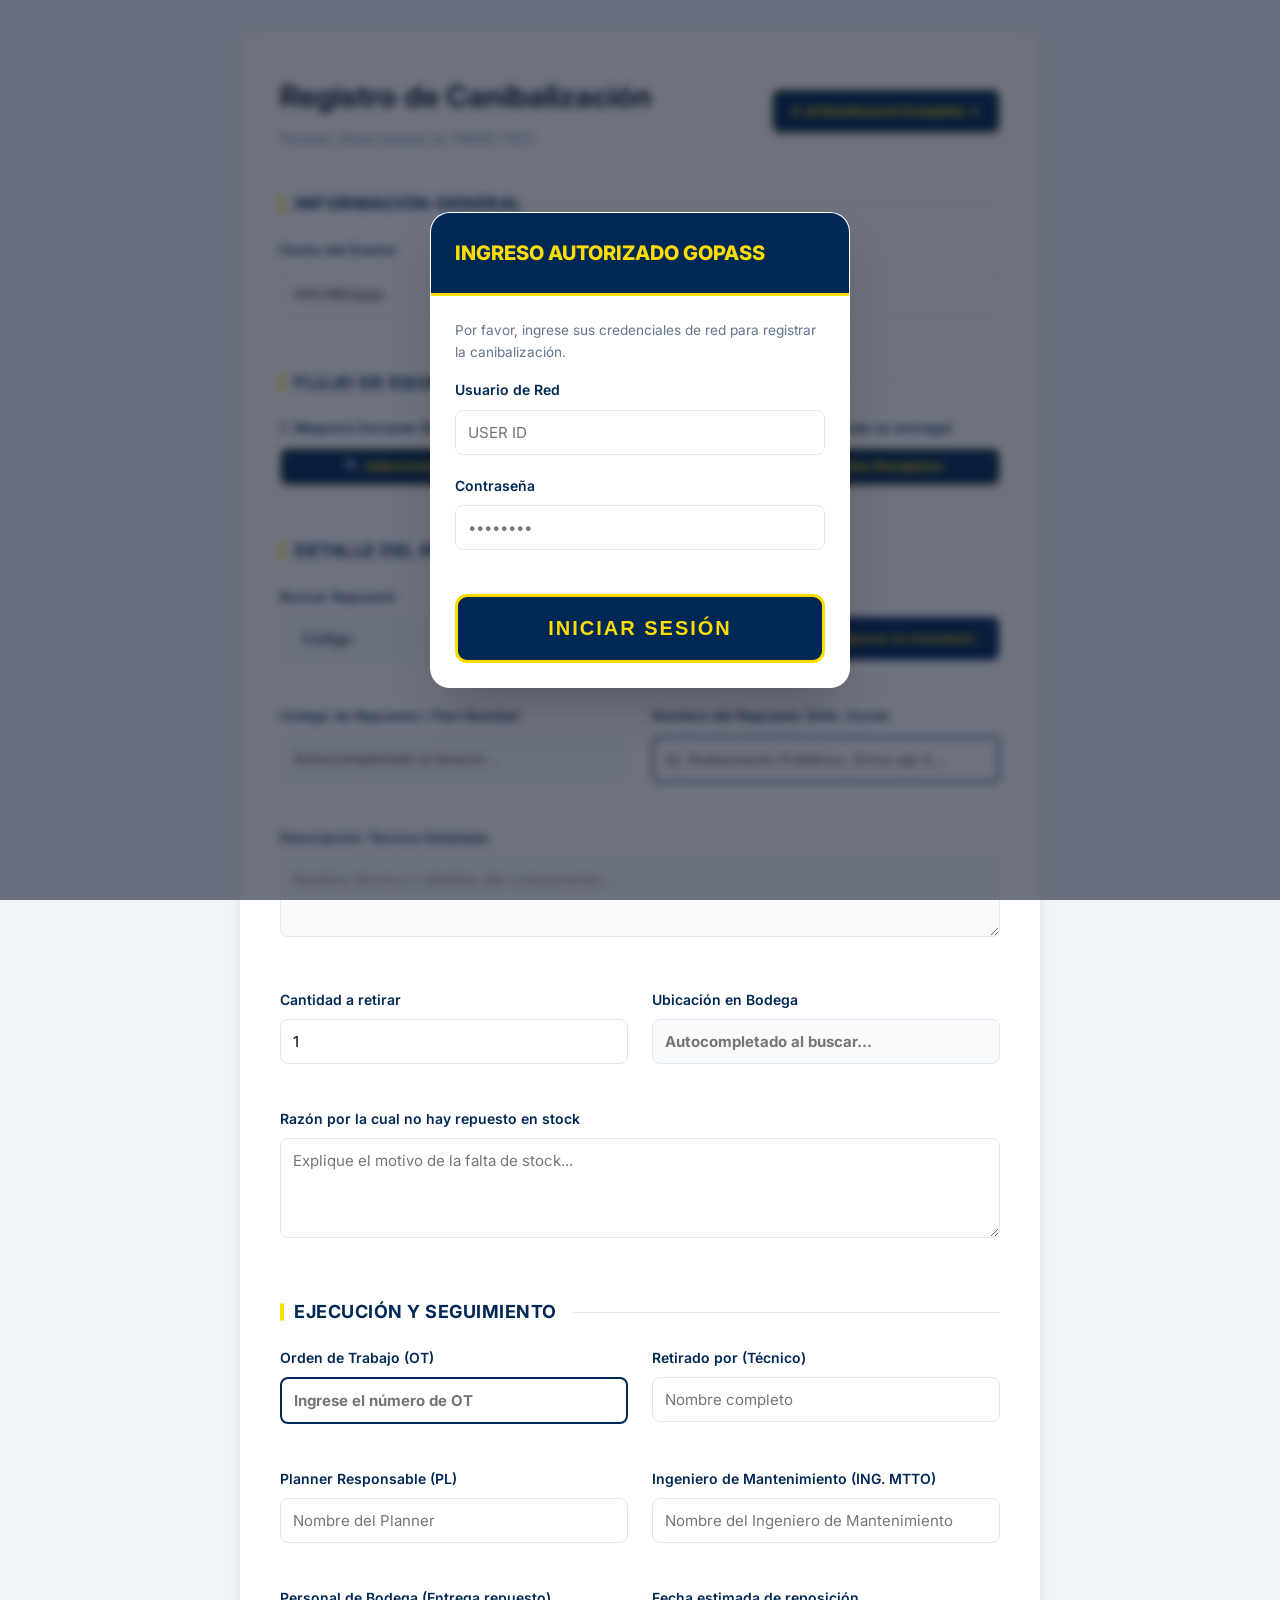
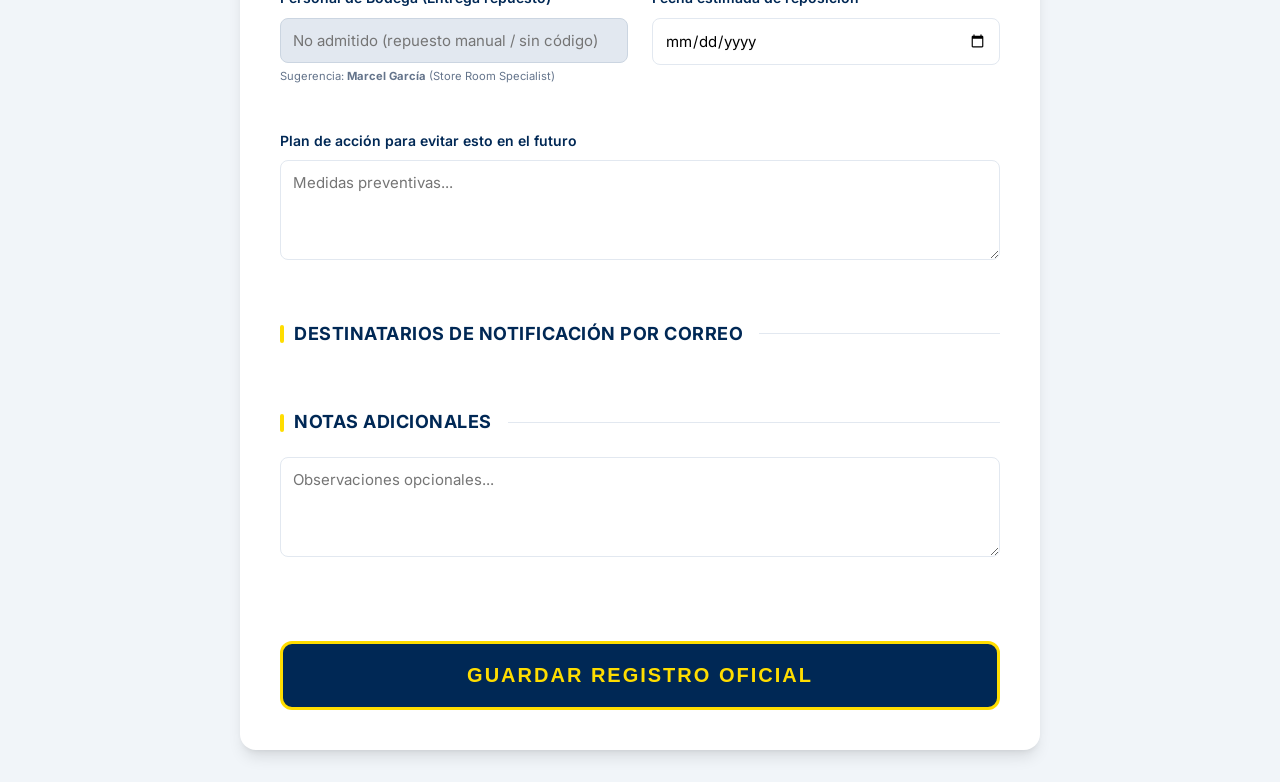
==== index.html @ e253ce90 "Ajustes y correcciones: validacion de fechas, autocompletado y exclusion de bodega" ====
<!DOCTYPE html>
<html lang="es">

<head>
    <meta charset="UTF-8">
    <title>Canibalización de Repuestos | Registro Oficial</title>
    <meta name="viewport" content="width=device-width, initial-scale=1.0">
    <link rel="stylesheet" href="styles.css">
</head>

<body>

    <div class="container">

        <header>
            <div class="header-brand">
                <div>
                    <h1>Registro de Canibalización</h1>
                    <p class="subtitle">Formato oficial basado en PMAN-7503</p>
                </div>
            </div>
            <div style="display: flex; align-items: center; gap: 1rem;">
                <div id="sessionIndicator" style="display: none; align-items: center; gap: 0.5rem;">
                    <span id="sessionUserName" style="font-weight: 700; color: var(--primary-color);"></span>
                    <button type="button" onclick="cerrarSesion()"
                        style="background: none; border: none; color: var(--primary-color); cursor: pointer; text-decoration: underline; font-size: 0.8rem; padding: 0;">(Salir)</button>
                </div>
                <a href="history.html" class="btn-dashboard">Ir al Dashboard Completo ↗</a>
            </div>
        </header>

        <form id="canibalizacionForm">

            <fieldset>
                <legend>Información General</legend>
                <div class="grid">
                    <div class="form-group">
                        <label>Fecha del Evento</label>
                        <input type="date" name="fecha" required>
                    </div>
                    <div class="form-group">
                        <label>Fecha de Registro (Hoy)</label>
                        <input type="date" name="fecha_registro" id="fecha_registro" readonly>
                    </div>
                </div>
            </fieldset>

            <fieldset>
                <legend>Flujo de Equipos (Canibalización)</legend>

                <div class="grid">
                    <!-- Máquina Donante -->
                    <div class="form-group">
                        <label>1. Máquina Donante (De donde se retira)</label>
                        <button type="button" id="btnAbrirArbolDonante" class="btn-dashboard"
                            style="width: 100%; justify-content: center; gap: 0.5rem;">
                            🔍 Seleccionar Máquina Donante
                        </button>
                        <div id="containerDonante" class="stock-indicator success"
                            style="display: none; margin-top: 0.5rem; font-size: 0.8rem;">
                            <strong>Origen:</strong> <span id="pathDonante"></span>
                        </div>
                        <input type="hidden" name="maquina_donante" id="valDonante" required>
                    </div>

                    <!-- Máquina Receptora -->
                    <div class="form-group">
                        <label>2. Máquina Receptora (A donde se entrega)</label>
                        <button type="button" id="btnAbrirArbolReceptora" class="btn-dashboard"
                            style="width: 100%; justify-content: center; gap: 0.5rem;">
                            🔍 Seleccionar Máquina Receptora
                        </button>
                        <div id="containerReceptora" class="stock-indicator success"
                            style="display: none; margin-top: 0.5rem; font-size: 0.8rem;">
                            <strong>Destino:</strong> <span id="pathReceptora"></span>
                        </div>
                        <input type="hidden" name="maquina_receptora" id="valReceptora" required>
                    </div>
                </div>
            </fieldset>

            <fieldset>
                <legend>Detalle del Repuesto</legend>
                <div class="grid">
                    <!-- Buscador Unificado -->
                    <div class="form-group full-width">
                        <label>Buscar Repuesto</label>
                        <div class="unified-search-container">
                            <select id="tipoBusqueda" class="search-select">
                                <option value="codigo">Código</option>
                                <option value="descripcion">Part Number / Desc.</option>
                                <option value="sin_codigo">Repuesto sin código</option>
                            </select>
                            <input type="text" id="inputBusqueda" placeholder="Ingrese el valor a buscar...">
                            <button type="button" id="btnBuscar" class="btn-primary-search">Buscar en
                                Inventario</button>
                            <button type="button" id="btnVolverABuscar" class="btn-dashboard"
                                style="display: none; background: #94a3b8; padding: 0.5rem 1rem;">↩ Volver a
                                Buscar</button>
                        </div>
                    </div>

                    <!-- Estado de la búsqueda -->
                    <div class="form-group full-width" id="stockStatusContainer" style="display: none;">
                        <div id="stockStatus" class="stock-indicator"></div>
                    </div>

                    <!-- Resultados Finales (Código visible y editable en modo manual) -->
                    <div class="form-group">
                        <label>Código de Repuesto / Part Number</label>
                        <input type="text" name="repuesto_codigo" id="repuesto_codigo" readonly
                            placeholder="Autocompletado al buscar..."
                            style="background-color: #f8fafc; cursor: not-allowed; font-weight: 700;">
                    </div>
                    <div class="form-group">
                        <label>Nombre del Repuesto (Info. Corta)</label>
                        <input type="text" name="repuesto_nombre" id="repuesto_nombre" required
                            placeholder="Ej: Rodamiento Pulldrive, Drive eje X..."
                            style="border: 2px solid var(--primary-color); font-weight: 700;">
                    </div>
                    <div class="form-group full-width">
                        <label>Descripción Técnica Detallada</label>
                        <textarea name="repuesto_descripcion" id="repuesto_descripcion" required readonly
                            placeholder="Nombre técnico y detalles del componente..."
                            style="min-height: 80px; background-color: #f8fafc; cursor: not-allowed;"></textarea>
                    </div>
                    <div class="form-group">
                        <label>Cantidad a retirar</label>
                        <input type="number" name="cantidad" min="1" value="1" required>
                    </div>
                    <div class="form-group">
                        <label>Ubicación en Bodega</label>
                        <input type="text" name="codigo_bodega" id="codigo_bodega" readonly
                            placeholder="Autocompletado al buscar..."
                            style="background-color: #f8fafc; cursor: not-allowed; font-weight: 700;">
                    </div>
                    <div class="form-group full-width">
                        <label>Razón por la cual no hay repuesto en stock</label>
                        <textarea name="razon" placeholder="Explique el motivo de la falta de stock..."
                            required></textarea>
                    </div>
                </div>
            </fieldset>

            <fieldset>
                <legend>Ejecución y Seguimiento</legend>
                <div class="grid">
                    <div class="form-group">
                        <label>Orden de Trabajo (OT)</label>
                        <input type="text" name="orden_trabajo" id="orden_trabajo" placeholder="Ingrese el número de OT"
                            required style="border: 2px solid var(--primary-color); font-weight: 700;">
                    </div>
                    <div class="form-group">
                        <label>Retirado por (Técnico)</label>
                        <div class="autocomplete-container">
                            <input type="text" name="retirado_por" id="retirado_por" placeholder="Nombre completo"
                                required autocomplete="off">
                            <div id="results_retirado" class="autocomplete-results"></div>
                        </div>
                        <div id="email_tecnico_container"
                            style="display:none; margin-top:0.5rem; font-size:0.75rem; color:var(--primary-color);">
                            <i class="bi bi-envelope"></i> <span id="val_correo_tecnico">-</span>
                            <input type="hidden" name="correo_tecnico" id="correo_tecnico">
                            <input type="hidden" name="cargo_tecnico" id="cargo_tecnico">
                        </div>
                    </div>
                    <div class="form-group">
                        <label>Planner Responsable (PL)</label>
                        <div class="autocomplete-container">
                            <input type="text" name="responsable_reposicion" id="responsable_reposicion"
                                placeholder="Nombre del Planner" required autocomplete="off">
                            <div id="results_responsable" class="autocomplete-results"></div>
                        </div>
                        <div id="email_responsable_container"
                            style="display:none; margin-top:0.5rem; font-size:0.75rem; color:var(--primary-color);">
                            <i class="bi bi-envelope"></i> <span id="val_correo_responsable">-</span>
                            <input type="hidden" name="correo_responsable" id="correo_responsable">
                            <input type="hidden" name="cargo_responsable" id="cargo_responsable">
                        </div>
                    </div>
                    <div class="form-group">
                        <label>Ingeniero de Mantenimiento (ING. MTTO)</label>
                        <div class="autocomplete-container">
                            <input type="text" name="ing_mantenimiento" id="ing_mantenimiento"
                                placeholder="Nombre del Ingeniero de Mantenimiento" required autocomplete="off">
                            <div id="results_ing_mantenimiento" class="autocomplete-results"></div>
                        </div>
                        <div id="email_ing_mantenimiento_container"
                            style="display:none; margin-top:0.5rem; font-size:0.75rem; color:var(--primary-color);">
                            <i class="bi bi-envelope"></i> <span id="val_correo_ing_mantenimiento">-</span>
                            <input type="hidden" name="correo_ing_mantenimiento" id="correo_ing_mantenimiento">
                            <input type="hidden" name="cargo_ing_mantenimiento" id="cargo_ing_mantenimiento">
                        </div>
                    </div>
                    <div class="form-group">
                        <label>Personal de Bodega (Entrega repuesto)</label>
                        <div class="autocomplete-container">
                            <input type="text" name="personal_bodega" id="personal_bodega"
                                placeholder="Marcel García (Store Room Specialist)" autocomplete="off">
                            <div id="results_bodega" class="autocomplete-results"></div>
                        </div>
                        <div style="font-size: 0.7rem; color: var(--text-muted); margin-top: 0.3rem;">
                            Sugerencia: <b>Marcel García</b> (Store Room Specialist)
                        </div>
                    </div>
                    <div class="form-group">
                        <label>Fecha estimada de reposición</label>
                        <input type="date" name="tiempo_reposicion" required>
                    </div>
                    <div class="form-group full-width">
                        <label>Plan de acción para evitar esto en el futuro</label>
                        <textarea name="plan_accion" placeholder="Medidas preventivas..." required></textarea>
                    </div>
                </div>
            </fieldset>

            <fieldset>
                <legend>Destinatarios de Notificación por Correo</legend>
                <div class="destinatarios-grid" id="destinatarios_checklist_container">
                    <!-- Rellenado dinámicamente por JavaScript -->
                </div>
            </fieldset>

            <fieldset>
                <legend>Notas Adicionales</legend>
                <div class="form-group">
                    <textarea name="comentarios" placeholder="Observaciones opcionales..."></textarea>
                </div>
            </fieldset>

            <input type="hidden" name="usuario_registro" id="usuario_registro" value="ac42027">

            <button type="submit">Guardar Registro Oficial</button>

        </form>



    </div>

    <!-- Modal para el Árbol de Equipos -->
    <div id="modalArbol" class="modal">
        <div class="modal-content">
            <div class="modal-header">
                <h2 id="modalArbolTitulo" style="margin:0; font-size:1.25rem;">Explorador Visual de Equipos</h2>
                <button type="button" id="btnCerrarArbol" class="btn-close">&times;</button>
            </div>
            <div class="modal-search"
                style="padding: 1rem 1.5rem; border-bottom: 1px solid var(--border-color); background: #f8fafc;">
                <div style="position: relative; width: 100%;">
                    <input type="text" id="inputBuscarArbol"
                        placeholder="🔍 Buscar equipo por nombre, tag o ubicación..."
                        style="width: 100%; padding: 0.75rem 1rem; border-radius: 0.5rem; border: 1px solid var(--border-color); font-size: 0.9rem;"
                        autocomplete="off">
                    <div id="resultadosBusquedaArbol" class="autocomplete-results"
                        style="display: none; position: absolute; top: 100%; left: 0; right: 0; max-height: 250px; overflow-y: auto; background: white; border: 1px solid var(--border-color); border-radius: 0.5rem; z-index: 2100; box-shadow: var(--shadow-lg);">
                    </div>
                </div>
            </div>
            <div class="modal-body">
                <div id="treeRootModal">Cargando árbol...</div>
            </div>
            <div class="modal-footer">
                <p>Navegue y haga clic en <strong>[Seleccionar]</strong> para usar el equipo en el registro.</p>
            </div>
        </div>
    </div>

    <!-- Modal para Resultados de Búsqueda de Repuestos -->
    <div id="modalRepuestos" class="modal">
        <div class="modal-content" style="max-width: 900px;">
            <div class="modal-header">
                <h2 style="margin:0; font-size:1.25rem;">Resultados de Búsqueda</h2>
                <button type="button" id="btnCerrarRepuestos" class="btn-close">&times;</button>
            </div>
            <div class="modal-body" style="padding: 0;">
                <table class="integrated-table" style="margin:0;">
                    <thead>
                        <tr>
                            <th>Código</th>
                            <th>Descripción</th>
                            <th>Stock Total</th>
                            <th>Acción</th>
                        </tr>
                    </thead>
                    <tbody id="listaRepuestosBody">
                        <!-- Los resultados se cargarán aquí -->
                    </tbody>
                </table>
            </div>
        </div>
    </div>

    <!-- Modal de Login -->
    <div id="modalLogin" class="modal" style="display: none;">
        <div class="modal-content" style="max-width: 420px; height: auto; margin: 10% auto;">
            <div class="modal-header">
                <h2>Ingreso Autorizado GOPASS</h2>
            </div>
            <div class="modal-body">
                <p style="font-size: 0.85rem; color: var(--text-muted); margin-bottom: 1rem;">
                    Por favor, ingrese sus credenciales de red para registrar la canibalización.
                </p>
                <form id="formLogin" onsubmit="procesarLogin(event)">
                    <div class="form-group" style="margin-bottom: 1.25rem;">
                        <label
                            style="display: block; font-size: 0.875rem; font-weight: 600; margin-bottom: 0.5rem; color: var(--primary-color);">Usuario
                            de Red</label>
                        <input type="text" id="loginUsuario" class="form-control" placeholder="USER ID" required>
                    </div>
                    <div class="form-group" style="margin-bottom: 1.25rem;">
                        <label
                            style="display: block; font-size: 0.875rem; font-weight: 600; margin-bottom: 0.5rem; color: var(--primary-color);">Contraseña</label>
                        <input type="password" id="loginContrasena" class="form-control" placeholder="••••••••"
                            required>
                    </div>
                    <button type="submit" class="btn-submit">Iniciar Sesión</button>
                    <div id="loginError" class="error-msg">Usuario o contraseña incorrectos</div>
                </form>
            </div>
        </div>
    </div>

    <style>
        /* Estilos para el Modal del Árbol */
        .modal {
            display: none;
            position: fixed;
            z-index: 2000;
            left: 0;
            top: 0;
            width: 100%;
            height: 100%;
            background-color: rgba(15, 23, 42, 0.6);
            backdrop-filter: blur(4px);
            animation: fadeInModal 0.3s ease;
        }

        @keyframes fadeInModal {
            from {
                opacity: 0;
            }

            to {
                opacity: 1;
            }
        }

        .modal-content {
            background-color: #fff;
            margin: 2% auto;
            width: 90%;
            max-width: 900px;
            height: 85vh;
            border-radius: 1.25rem;
            display: flex;
            flex-direction: column;
            box-shadow: 0 25px 50px -12px rgba(0, 0, 0, 0.25);
            overflow: hidden;
            border: 1px solid rgba(255, 255, 255, 0.1);
        }

        .modal-header {
            padding: 1.5rem;
            background: var(--primary-color);
            border-bottom: 3px solid var(--accent-yellow);
            display: flex;
            justify-content: space-between;
            align-items: center;
        }

        .modal-header h2 {
            margin: 0;
            font-size: 1.25rem;
            color: var(--accent-yellow);
            font-weight: 800;
            text-transform: uppercase;
        }

        .btn-close {
            background: none;
            border: none;
            font-size: 2rem;
            cursor: pointer;
            color: var(--accent-yellow);
            line-height: 1;
            transition: transform 0.2s;
        }

        .btn-close:hover {
            transform: scale(1.1);
            color: #fff;
        }

        .modal-search {
            padding: 1rem 1.5rem;
            border-bottom: 1px solid var(--border-color);
        }

        .modal-body {
            flex: 1;
            overflow-y: auto;
            padding: 1.5rem;
            background: #fff;
        }

        .modal-footer {
            padding: 1rem 1.5rem;
            background: #f8fafc;
            border-top: 1px solid var(--border-color);
            font-size: 0.8rem;
            color: var(--text-muted);
            text-align: center;
        }

        /* Estilos del Árbol (Portados de dashboard.html con mejoras) */
        .tree-node {
            margin-left: 15px;
            border-left: 1px dashed #e2e8f0;
            padding-left: 10px;
        }

        .node-content {
            display: flex;
            align-items: center;
            padding: 6px 10px;
            border-radius: 6px;
            margin: 2px 0;
            transition: all 0.2s;
        }

        .node-content:hover {
            background: #f1f5f9;
        }

        .node-toggle {
            width: 18px;
            cursor: pointer;
            color: var(--text-muted);
            font-size: 0.7rem;
            transition: transform 0.2s;
            user-select: none;
        }

        .node-toggle.expanded {
            transform: rotate(90deg);
        }

        .node-id {
            font-size: 0.7rem;
            background: #e0f2fe;
            color: #0369a1;
            padding: 1px 5px;
            border-radius: 4px;
            margin-right: 8px;
            font-family: monospace;
        }

        .node-name {
            font-size: 0.9rem;
            font-weight: 500;
            flex: 1;
        }

        .btn-select-node {
            opacity: 0;
            padding: 2px 8px;
            background: var(--primary-color);
            color: white;
            border: none;
            border-radius: 4px;
            font-size: 0.7rem;
            cursor: pointer;
            transition: opacity 0.2s;
        }

        .node-content:hover .btn-select-node {
            opacity: 1;
        }

        .children-container {
            display: none;
        }

        .children-container.active {
            display: block;
        }

        .leaf .node-toggle {
            visibility: hidden;
        }

        .highlight-tree {
            background-color: #fef9c3 !important;
            border: 1px solid #fde047;
        }

        mark {
            background-color: #dbeafe;
            /* Azul muy claro */
            color: #1e40af;
            /* Azul oscuro */
            padding: 0 2px;
            border-radius: 2px;
        }

        /* Estilos Tabla Integrada */
        .table-container-mini {
            background: #ffffff;
            border-radius: 0.75rem;
            padding: 0.5rem;
            border: 1px solid var(--border-color);
            box-shadow: var(--shadow);
        }

        .integrated-table {
            width: 100%;
            border-collapse: collapse;
            font-size: 0.85rem;
        }

        .integrated-table th {
            text-align: left;
            padding: 0.75rem 1rem;
            background-color: var(--primary-color);
            color: var(--accent-yellow);
            font-weight: 700;
            text-transform: uppercase;
            letter-spacing: 0.5px;
            border-bottom: 2px solid var(--accent-yellow);
        }

        .integrated-table td {
            padding: 1rem;
            border-bottom: 1px solid rgba(0, 40, 85, 0.1);
            color: var(--text-main);
        }

        .integrated-table tr:last-child td {
            border-bottom: none;
        }

        .integrated-table tr:hover {
            background-color: #fffde7;
            cursor: default;
        }

        .badge-bodega {
            background: #e2e8f0;
            padding: 2px 6px;
            border-radius: 4px;
            font-family: monospace;
            font-size: 0.75rem;
        }

        /* Estilos para Autocompletado de Personal */
        .autocomplete-container {
            position: relative;
            width: 100%;
        }

        .autocomplete-results {
            position: absolute;
            top: 100%;
            left: 0;
            right: 0;
            background: white;
            border: 1px solid var(--border-color);
            border-top: none;
            border-bottom-left-radius: 0.5rem;
            border-bottom-right-radius: 0.5rem;
            z-index: 1000;
            box-shadow: var(--shadow-lg);
            max-height: 250px;
            overflow-y: auto;
            display: none;
        }

        .autocomplete-item {
            padding: 0.75rem 1rem;
            cursor: pointer;
            border-bottom: 1px solid #f1f5f9;
            transition: background 0.2s;
        }

        .autocomplete-item:hover {
            background-color: #f1f5f9;
        }

        .autocomplete-item .name {
            font-weight: 600;
            font-size: 0.9rem;
            display: block;
        }

        .autocomplete-item .title {
            font-size: 0.75rem;
            color: var(--text-muted);
            display: block;
        }

        /* Indicadores de Ubicación */
        .location-badge {
            display: inline-block;
            padding: 4px 10px;
            border-radius: 6px;
            font-size: 0.75rem;
            font-weight: 700;
            margin-top: 6px;
            text-transform: uppercase;
        }

        .location-none {
            background-color: #fee2e2;
            color: #991b1b;
            border: 1px solid #f87171;
        }

        .location-assigned {
            background-color: #fef9c3;
            color: #854d0e;
            border: 1px solid #facc15;
        }

        /* Estilos del Selector de Máquina en el Modal */
        .target-selector {
            display: flex;
            background: #f1f5f9;
            padding: 0.5rem;
            border-radius: 0.75rem;
            margin-bottom: 1.5rem;
            border: 1px solid #e2e8f0;
            gap: 0.5rem;
        }

        .target-btn {
            flex: 1;
            border: 1px solid #cbd5e1;
            padding: 0.8rem 1rem;
            border-radius: 0.5rem;
            font-size: 0.85rem;
            font-weight: 800;
            cursor: pointer;
            transition: all 0.2s cubic-bezier(0.4, 0, 0.2, 1);
            background: #ffffff;
            color: #64748b;
            text-transform: uppercase;
            letter-spacing: 0.5px;
        }

        .target-btn.active {
            background: var(--primary-color) !important;
            color: var(--accent-yellow) !important;
            box-shadow: 0 4px 12px rgba(0, 40, 85, 0.2);
            border-color: var(--accent-yellow) !important;
            transform: translateY(-1px);
        }

        .target-btn:hover:not(.active) {
            background: #f8fafc;
            color: var(--primary-color);
            border-color: var(--primary-color);
        }

        /* Estilos del Login Modal y Session Indicator */
        #modalLogin {
            align-items: center;
            justify-content: center;
        }

        #modalLogin .modal-content {
            max-width: 420px;
            height: auto;
        }

        .form-control {
            width: 100%;
            padding: 0.75rem;
            border: 1px solid var(--border-color);
            border-radius: 0.5rem;
            font-family: inherit;
            font-size: 0.95rem;
        }

        .form-control:focus {
            outline: none;
            border-color: var(--primary-color);
            box-shadow: 0 0 0 3px rgba(0, 40, 85, 0.1);
        }

        .btn-submit {
            width: 100%;
            padding: 0.75rem;
            background-color: var(--primary-color);
            color: var(--accent-yellow);
            border: 2px solid var(--accent-yellow);
            border-radius: 0.5rem;
            font-weight: 800;
            font-size: 0.95rem;
            cursor: pointer;
            transition: all 0.2s;
            text-transform: uppercase;
        }

        .btn-submit:hover {
            background-color: var(--primary-hover);
            color: white;
        }

        .error-msg {
            color: #ef4444;
            font-size: 0.8rem;
            margin-top: 0.5rem;
            display: none;
            font-weight: 600;
        }

        #sessionIndicator {
            font-size: 0.85rem;
            background: #f1f5f9;
            padding: 0.5rem 1rem;
            border-radius: 0.5rem;
            display: flex;
            align-items: center;
            gap: 0.5rem;
            border: 1px solid var(--border-color);
        }

        #sessionUserName {
            font-weight: 700;
            color: var(--primary-color);
        }
    </style>

    <script>
        // Función genérica para verificar stock (por código o descripción)
        async function realizarBusqueda(query, tipo) {
            const statusDiv = document.getElementById('stockStatus');
            const container = document.getElementById('stockStatusContainer');
            const modalRepuestos = document.getElementById('modalRepuestos');
            const listaBody = document.getElementById('listaRepuestosBody');

            if (!query) {
                alert('Por favor ingrese un valor para buscar.');
                return;
            }

            container.style.display = 'block';
            statusDiv.className = 'stock-indicator loading';
            statusDiv.innerText = 'Consultando...';

            try {
                const response = await fetch(`/api/stock/repuesto/${encodeURIComponent(query)}?tipo=${tipo}`);
                const result = await response.json();

                if (result.existe) {
                    if (result.multiple) {
                        // Mostrar Modal si hay múltiples resultados
                        statusDiv.className = 'stock-indicator warning';
                        statusDiv.innerText = `Se encontraron ${result.resultados.length} coincidencias. Seleccione una del listado.`;

                        listaBody.innerHTML = result.resultados.map((item, idx) => `
                            <tr>
                                <td><strong>${item.codigo}</strong></td>
                                <td style="font-size: 0.85rem;">${item.descripcion}</td>
                                <td style="text-align: center;">${item.stock_total}</td>
                                <td>
                                    <button type="button" class="btn-dashboard" style="padding: 4px 8px; font-size: 0.75rem;" 
                                        onclick='seleccionarRepuestoDeLista(${JSON.stringify(item).replace(/'/g, "&apos;")})'>
                                        Seleccionar
                                    </button>
                                </td>
                            </tr>
                        `).join('');

                        modalRepuestos.style.display = 'block';
                    } else {
                        // Procesar resultado único
                        aplicarDatosRepuesto(result);
                    }
                } else {
                    statusDiv.className = 'stock-indicator error';
                    statusDiv.innerHTML = `
                        <strong>No encontrado</strong> <br>
                        <small style="color:#64748b">${result.mensaje}</small><br>
                        <button type="button" onclick="activarModoManual()" style="margin-top:0.5rem; padding: 2px 8px; font-size: 0.7rem; cursor:pointer;">Ingresar manualmente</button>
                    `;
                }
            } catch (error) {
                statusDiv.className = 'stock-indicator error';
                statusDiv.innerText = 'Error de conexión con la red interna.';
                console.error(error);
            }
        }

        function aplicarDatosRepuesto(data) {
            const statusDiv = document.getElementById('stockStatus');
            const descInput = document.getElementById('repuesto_descripcion');
            const codInput = document.getElementById('repuesto_codigo');
            const locationBadge = document.getElementById('locationStatusBadge');
            const hasStock = parseInt(data.stock_total) > 0;

            statusDiv.className = `stock-indicator ${hasStock ? 'success' : 'warning'}`;
            statusDiv.innerHTML = `
                <div style="display: flex; justify-content: space-between; align-items: start; margin-bottom: 0.8rem; border-bottom: 1px solid rgba(0,0,0,0.05); pb: 0.5rem;">
                    <strong>${hasStock ? 'Disponible' : 'Sin Stock Total'}</strong>
                    <div style="text-align: right;">
                        <div style="font-size: 0.9rem; color: #065f46;">Nuevo: <strong>${data.precio_nuevo}</strong></div>
                        <div style="font-size: 0.8rem; color: #92400e;">Reparado: <strong>${data.precio_reparado}</strong></div>
                    </div>
                </div>
                <div style="display: grid; grid-template-columns: 1fr 1fr; gap: 0.5rem; font-size: 0.8rem;">
                    <span>Stock Nuevo: <strong>${data.stock_nuevo}</strong></span>
                    <span>Stock Reparado: <strong>${data.stock_reparado}</strong></span>
                    <span style="grid-column: span 2; color: #64748b; font-size: 0.75rem; font-style: italic;">${data.mensaje}</span>
                </div>
            `;

            descInput.value = data.descripcion_extensa || data.descripcion;
            codInput.value = data.codigo;

            // Autocompletar nombre corto si es posible
            const nameInput = document.getElementById('repuesto_nombre');
            if (nameInput && data.descripcion) {
                // Tomar las primeras palabras de la descripción como sugerencia si está vacío
                if (!nameInput.value) {
                    nameInput.value = data.descripcion.split(' ').slice(0, 4).join(' ');
                }
            }

            const bodegaInput = document.getElementById('codigo_bodega');
            if (bodegaInput) {
                if (data.mensaje && data.mensaje.includes("Ubicación:")) {
                    const bodega = data.mensaje.replace("Ubicación: ", "").trim();
                    bodegaInput.value = bodega;
                    bodegaInput.style.backgroundColor = "#fef9c3"; // Amarillo suave
                    bodegaInput.style.borderColor = "#facc15";
                    bodegaInput.style.color = "var(--primary-color)";
                } else {
                    bodegaInput.value = "SIN UBICACIÓN DESIGNADA";
                    bodegaInput.style.backgroundColor = "#fee2e2"; // Rojo suave
                    bodegaInput.style.borderColor = "#f87171";
                    bodegaInput.style.color = "#991b1b";
                }
            }

            actualizarEstadoPersonalBodega(true);
            actualizarListaDestinatarios();
        }

        // Búsqueda por botón (ya no es automática)
        window.seleccionarRepuestoDeLista = function (item) {
            aplicarDatosRepuesto(item);
            document.getElementById('modalRepuestos').style.display = 'none';
        }

        document.getElementById('btnCerrarRepuestos').onclick = () => {
            document.getElementById('modalRepuestos').style.display = 'none';
        };

        // Función para activar el modo manual
        function activarModoManual() {
            const codInput = document.getElementById('repuesto_codigo');
            const descInput = document.getElementById('repuesto_descripcion');
            const bodegaInput = document.getElementById('codigo_bodega');
            const statusContainer = document.getElementById('stockStatusContainer');
            const btnVolver = document.getElementById('btnVolverABuscar');

            // Limpiar campos al entrar a modo manual
            codInput.value = "";
            descInput.value = "";
            document.getElementById('repuesto_nombre').value = "";

            // Configurar ubicación de bodega por defecto en modo manual
            if (bodegaInput) {
                bodegaInput.value = "SIN UBICACIÓN DESIGNADA";
                bodegaInput.readOnly = false;
                bodegaInput.style.backgroundColor = "#fee2e2";
                bodegaInput.style.borderColor = "#f87171";
                bodegaInput.style.color = "#991b1b";
                bodegaInput.style.cursor = "text";
            }

            // Habilitar inputs para modo manual
            codInput.readOnly = false;
            codInput.style.backgroundColor = "#ffffff";
            codInput.style.cursor = "text";
            codInput.placeholder = "Ingrese código manual o Part Number...";
            codInput.focus();

            descInput.readOnly = false;
            descInput.style.backgroundColor = "#ffffff";
            descInput.style.cursor = "text";
            descInput.placeholder = "Ingrese descripción técnica de forma manual...";

            // Ocultar buscador interno y mostrar botón volver
            document.getElementById('tipoBusqueda').style.display = 'none';
            document.getElementById('inputBusqueda').style.display = 'none';
            document.getElementById('btnBuscar').style.display = 'none';
            statusContainer.style.display = 'none';
            btnVolver.style.display = 'inline-block';

            actualizarEstadoPersonalBodega(false);
            actualizarListaDestinatarios();
        }

        // Función para desactivar modo manual y volver a buscar
        function desactivarModoManual() {
            const codInput = document.getElementById('repuesto_codigo');
            const descInput = document.getElementById('repuesto_descripcion');
            const bodegaInput = document.getElementById('codigo_bodega');
            const btnVolver = document.getElementById('btnVolverABuscar');
            const tipoBusqueda = document.getElementById('tipoBusqueda');

            // Revertir a modo lectura/autocompletado
            codInput.readOnly = true;
            codInput.value = "";
            codInput.placeholder = "Autocompletado al buscar...";
            codInput.style.backgroundColor = "#f8fafc";
            codInput.style.cursor = "not-allowed";

            descInput.readOnly = true;
            descInput.value = "";
            descInput.placeholder = "Nombre técnico y detalles del componente...";
            descInput.style.backgroundColor = "#f8fafc";
            descInput.style.cursor = "not-allowed";

            if (bodegaInput) {
                bodegaInput.readOnly = true;
                bodegaInput.value = "";
                bodegaInput.placeholder = "Autocompletado al buscar...";
                bodegaInput.style.backgroundColor = "#f8fafc";
                bodegaInput.style.borderColor = "";
                bodegaInput.style.color = "";
                bodegaInput.style.cursor = "not-allowed";
            }

            // Mostrar buscador y resetear selector
            document.getElementById('tipoBusqueda').style.display = '';
            document.getElementById('inputBusqueda').style.display = '';
            document.getElementById('btnBuscar').style.display = '';
            btnVolver.style.display = 'none';
            tipoBusqueda.value = 'codigo';

            // Disparar evento de cambio para resetear placeholder del input
            tipoBusqueda.dispatchEvent(new Event('change'));

            actualizarEstadoPersonalBodega(false);
            actualizarListaDestinatarios();
        }

        // Controla si se requiere o no el personal de bodega según la existencia del código
        function actualizarEstadoPersonalBodega(existeCodigo) {
            const pbInput = document.getElementById('personal_bodega');
            const pbResults = document.getElementById('results_bodega');
            if (!pbInput) return;

            if (existeCodigo) {
                // Habilitar y hacer obligatorio
                pbInput.disabled = false;
                pbInput.required = true;
                pbInput.placeholder = "Nombre del personal de bodega (Obligatorio)";
                pbInput.style.backgroundColor = "#ffffff";
                pbInput.style.borderColor = "var(--primary-color)";
                pbInput.style.fontWeight = "700";
                pbInput.style.cursor = "text";
            } else {
                // Deshabilitar, quitar obligatorio y limpiar valor
                pbInput.value = "";
                pbInput.disabled = true;
                pbInput.required = false;
                pbInput.placeholder = "No admitido (repuesto manual / sin código)";
                pbInput.style.backgroundColor = "#e2e8f0"; // Gris claro / deshabilitado
                pbInput.style.borderColor = "#cbd5e1";
                pbInput.style.fontWeight = "normal";
                pbInput.style.cursor = "not-allowed";
                if (pbResults) {
                    pbResults.innerHTML = "";
                    pbResults.style.display = "none";
                }
            }
        }




        // Lógica de Autocompletado de Personal (LDAP)
        function setupAutocomplete(inputId, resultsId, roleFilter = null) {
            const input = document.getElementById(inputId);
            const resultsContainer = document.getElementById(resultsId);
            let abortController = null;

            if (!input || !resultsContainer) return;

            let debounceTimeout;

            input.addEventListener('input', () => {
                clearTimeout(debounceTimeout);
                const query = input.value.trim();

                if (query.length < 3) {
                    resultsContainer.style.display = 'none';
                    return;
                }

                // Cancelar petición anterior
                if (abortController) abortController.abort();
                abortController = new AbortController();

                debounceTimeout = setTimeout(async () => {
                    try {
                        // Búsqueda de personal sin filtro de división (según solicitud)
                        const response = await fetch(`/api/personal?q=${encodeURIComponent(query)}`, {
                            signal: abortController.signal
                        });
                        const data = await response.json();

                        let filteredData = data;
                        if (roleFilter) {
                            const filters = roleFilter.toLowerCase().split('|');
                            filteredData = data.filter(p => {
                                const title = (p.title || "").toLowerCase();
                                return filters.some(f => title.includes(f));
                            });
                        }

                        const finalResults = filteredData.slice(0, 5);

                        if (finalResults.length > 0) {
                            resultsContainer.innerHTML = finalResults.map(p => {
                                // Limpiar el cargo para no mostrar el departamento (lo que esté después de • o -)
                                let displayTitle = p.title || 'Personal';
                                if (displayTitle.includes('•')) {
                                    displayTitle = displayTitle.split('•')[0].trim();
                                } else if (displayTitle.includes('-')) {
                                    // A veces usan guion en lugar de punto
                                    const parts = displayTitle.split('-');
                                    if (parts.length > 1) displayTitle = parts[0].trim();
                                }

                                return `
                                    <div class="autocomplete-item" 
                                         onmousedown='seleccionarPersona("${inputId}", "${resultsId}", ${JSON.stringify(p).replace(/'/g, "&apos;")})'
                                         onclick='seleccionarPersona("${inputId}", "${resultsId}", ${JSON.stringify(p).replace(/'/g, "&apos;")})'>
                                        <span class="name">${p.displayName}</span>
                                        <span class="title">${displayTitle}</span>
                                    </div>
                                `;
                            }).join('');
                        } else {
                            // Mostrar mensaje de error si es por filtro de cargo
                            const msg = roleFilter ? "Usuario no válido para este cargo" : "No se encontraron resultados";
                            resultsContainer.innerHTML = `<div class="autocomplete-no-results" style="padding:10px; color:red; font-size:0.8rem;">${msg}</div>`;
                        }
                        resultsContainer.style.display = 'block';
                    } catch (error) {
                        if (error.name !== 'AbortError') {
                            console.error("Error buscando personal:", error);
                        }
                    }
                }, 300);
            });

            // Manejo de tecla Enter para seleccionar el primero
            input.addEventListener('keydown', (e) => {
                if (e.key === 'Enter') {
                    const firstItem = resultsContainer.querySelector('.autocomplete-item');
                    if (firstItem && resultsContainer.style.display === 'block') {
                        e.preventDefault();
                        firstItem.click();
                    }
                }
            });

            // Cerrar al hacer clic fuera
            document.addEventListener('click', (e) => {
                if (!input.contains(e.target) && !resultsContainer.contains(e.target)) {
                    resultsContainer.style.display = 'none';
                }
            });
        }

        function setupManualLookup(inputId, resultsId) {
            const input = document.getElementById(inputId);
            if (!input) return;

            input.addEventListener('change', async () => {
                const val = input.value.trim();
                if (input.dataset.lastSelected === val) {
                    return;
                }
                if (val.length >= 3) {
                    try {
                        const res = await fetch(`/api/personal?q=${encodeURIComponent(val)}`);
                        const data = await res.json();
                        if (data && data.length > 0) {
                            const match = data.find(p =>
                                (p.user && p.user.toLowerCase() === val.toLowerCase()) ||
                                p.displayName.toLowerCase() === val.toLowerCase()
                            ) || data[0];

                            seleccionarPersona(inputId, resultsId, match);
                        }
                    } catch (e) {
                        console.error("Error al buscar datos del usuario en LDAP:", e);
                    }
                }
            });
        }

        window.seleccionarPersona = async function (inputId, resultsId, person) {
            const input = document.getElementById(inputId);
            if (!input) return;
            input.value = person.displayName;
            input.dataset.lastSelected = person.displayName;
            const resContainer = document.getElementById(resultsId);
            if (resContainer) resContainer.style.display = 'none';

            // Lógica para el Técnico (Retirado por)
            if (inputId === 'retirado_por') {
                const emailCont = document.getElementById('email_tecnico_container');
                const emailVal = document.getElementById('val_correo_tecnico');
                const emailInput = document.getElementById('correo_tecnico');
                const cargoInput = document.getElementById('cargo_tecnico');

                if (person.email) {
                    emailCont.style.display = 'block';
                    emailVal.innerText = person.email;
                    emailInput.value = person.email;
                }

                // Limpiar y asignar cargo
                let displayTitle = person.title || 'Técnico';
                if (displayTitle.includes('•')) displayTitle = displayTitle.split('•')[0].trim();
                else if (displayTitle.includes('-')) {
                    const parts = displayTitle.split('-');
                    if (parts.length > 1) displayTitle = parts[0].trim();
                }
                cargoInput.value = displayTitle;
            }

            // Lógica para el Responsable
            if (inputId === 'responsable_reposicion') {
                const emailCont = document.getElementById('email_responsable_container');
                const emailVal = document.getElementById('val_correo_responsable');
                const emailInput = document.getElementById('correo_responsable');
                const cargoInput = document.getElementById('cargo_responsable');

                if (person.email) {
                    emailCont.style.display = 'block';
                    emailVal.innerText = person.email;
                    emailInput.value = person.email;
                }

                // Limpiar y asignar cargo
                let displayTitle = person.title || 'Responsable';
                if (displayTitle.includes('•')) displayTitle = displayTitle.split('•')[0].trim();
                else if (displayTitle.includes('-')) {
                    const parts = displayTitle.split('-');
                    if (parts.length > 1) displayTitle = parts[0].trim();
                }
                cargoInput.value = displayTitle;
            }

            // Lógica para el Ingeniero de Mantenimiento
            if (inputId === 'ing_mantenimiento') {
                const emailCont = document.getElementById('email_ing_mantenimiento_container');
                const emailVal = document.getElementById('val_correo_ing_mantenimiento');
                const emailInput = document.getElementById('correo_ing_mantenimiento');
                const cargoInput = document.getElementById('cargo_ing_mantenimiento');

                if (person.email) {
                    emailCont.style.display = 'block';
                    emailVal.innerText = person.email;
                    emailInput.value = person.email;
                }

                // Limpiar y asignar cargo
                let displayTitle = person.title || 'Ing. Mantenimiento';
                if (displayTitle.includes('•')) displayTitle = displayTitle.split('•')[0].trim();
                else if (displayTitle.includes('-')) {
                    const parts = displayTitle.split('-');
                    if (parts.length > 1) displayTitle = parts[0].trim();
                }
                cargoInput.value = displayTitle;
            }

            // Actualizar destinatarios al seleccionar técnico o responsable
            actualizarListaDestinatarios();
        };

        async function buscarCorreoJefe(bossId, bossName) {
            try {
                const response = await fetch(`/api/personal?q=${bossId}`);
                const data = await response.json();
                if (data.length > 0) {
                    const boss = data[0];
                    // Auto-rellenar el responsable si está vacío o si queremos sugerirlo
                    const respInput = document.getElementById('responsable_reposicion');
                    if (!respInput.value) {
                        respInput.value = boss.displayName;

                        const emailCont = document.getElementById('email_responsable_container');
                        const emailVal = document.getElementById('val_correo_responsable');
                        const emailInput = document.getElementById('correo_responsable');

                        if (boss.email) {
                            emailCont.style.display = 'block';
                            emailVal.innerText = boss.email;
                            emailInput.value = boss.email;
                        }
                    }
                }
                actualizarListaDestinatarios();
            } catch (err) {
                console.error("Error buscando correo del jefe:", err);
            }
        }

        // Lógica de Destinatarios de Notificación por Correo
        let ldapETL = [];
        let ldapBodega = [];
        let userCheckedStates = {};

        async function inicializarDestinatarios() {
            try {
                const res = await fetch('/api/destinatarios_disponibles');
                const data = await res.json();
                ldapETL = data.etl || [];
                ldapBodega = data.bodega || [];

                // Inicializar estados por defecto
                ldapETL.forEach(m => {
                    if (m.correo) userCheckedStates[m.correo] = true;
                });
                ldapBodega.forEach(m => {
                    if (m.correo) userCheckedStates[m.correo] = false; // por defecto sin código de bodega
                });

                actualizarListaDestinatarios();
            } catch (err) {
                console.error("Error al cargar destinatarios LDAP:", err);
            }
        }

        function actualizarListaDestinatarios() {
            const container = document.getElementById('destinatarios_checklist_container');
            if (!container) return;

            const correoResponsable = document.getElementById('correo_responsable')?.value || '';
            const nombreResponsable = document.getElementById('responsable_reposicion')?.value || '';

            const correoTecnico = document.getElementById('correo_tecnico')?.value || '';
            const nombreTecnico = document.getElementById('retirado_por')?.value || '';

            const correoIng = document.getElementById('correo_ing_mantenimiento')?.value || '';
            const nombreIng = document.getElementById('ing_mantenimiento')?.value || '';

            const codigoBodega = document.getElementById('codigo_bodega')?.value || '';
            const tieneBodega = codigoBodega && codigoBodega.trim() !== "" && !codigoBodega.includes("SIN UBICACIÓN");

            // Guardar estados actuales para no pisar selecciones manuales del usuario
            const checkboxes = container.querySelectorAll('input[type="checkbox"]');
            checkboxes.forEach(cb => {
                userCheckedStates[cb.value] = cb.checked;
            });

            // Si cambió el estado de "tieneBodega", actualizamos los de bodega de acuerdo a eso
            const anteriorTieneBodega = container.getAttribute('data-tiene-bodega') === 'true';
            if (!container.hasAttribute('data-tiene-bodega') || anteriorTieneBodega !== tieneBodega) {
                ldapBodega.forEach(m => {
                    if (m.correo) userCheckedStates[m.correo] = tieneBodega;
                });
            }
            container.setAttribute('data-tiene-bodega', tieneBodega ? 'true' : 'false');

            const lista = [];

            // 1. Planner / Responsable
            if (correoResponsable) {
                if (userCheckedStates[correoResponsable] === undefined) {
                    userCheckedStates[correoResponsable] = true;
                }
                lista.push({
                    nombre: nombreResponsable || 'Responsable',
                    correo: correoResponsable,
                    rol: 'Planner',
                    classRol: 'role-planner'
                });
            }

            // 2. Técnico
            if (correoTecnico) {
                if (userCheckedStates[correoTecnico] === undefined) {
                    userCheckedStates[correoTecnico] = true;
                }
                lista.push({
                    nombre: nombreTecnico || 'Técnico',
                    correo: correoTecnico,
                    rol: 'Retirado por',
                    classRol: 'role-tecnico'
                });
            }

            // 2.b Ingeniero de Mantenimiento
            if (correoIng) {
                if (userCheckedStates[correoIng] === undefined) {
                    userCheckedStates[correoIng] = true;
                }
                lista.push({
                    nombre: nombreIng || 'Ing. Mtto',
                    correo: correoIng,
                    rol: 'Ing Mtto',
                    classRol: 'role-tecnico'
                });
            }

            // 3. ETL
            ldapETL.forEach(m => {
                if (m.correo) {
                    if (userCheckedStates[m.correo] === undefined) {
                        userCheckedStates[m.correo] = true;
                    }
                    lista.push({
                        nombre: m.nombre,
                        correo: m.correo,
                        rol: 'ETL',
                        classRol: 'role-etl'
                    });
                }
            });

            // 4. Bodega
            ldapBodega.forEach(m => {
                if (m.correo && tieneBodega) {
                    if (userCheckedStates[m.correo] === undefined) {
                        userCheckedStates[m.correo] = tieneBodega;
                    }
                    lista.push({
                        nombre: m.nombre,
                        correo: m.correo,
                        rol: 'Bodega',
                        classRol: 'role-bodega'
                    });
                }
            });

            if (lista.length === 0) {
                container.innerHTML = `<p style="grid-column: 1/-1; color: var(--text-muted); font-size: 0.85rem; font-style: italic;">Complete los campos del formulario para ver los destinatarios...</p>`;
                return;
            }

            container.innerHTML = lista.map(item => {
                const isChecked = userCheckedStates[item.correo] ? 'checked' : '';
                const isCheckedAttr = userCheckedStates[item.correo] ? 'checked' : '';
                return `
                    <div class="destinatario-card ${isChecked}" onclick="toggleDestinatarioCard(this)">
                        <input type="checkbox" value="${item.correo}" ${isCheckedAttr} onclick="event.stopPropagation(); handleCheckboxChange(this)">
                        <div class="destinatario-info">
                            <span class="destinatario-name" title="${item.nombre}">${item.nombre}</span>
                            <span class="destinatario-email" title="${item.correo}">${item.correo}</span>
                            <span class="destinatario-role ${item.classRol}">${item.rol}</span>
                        </div>
                    </div>
                `;
            }).join('');
        }

        window.toggleDestinatarioCard = function (card) {
            const cb = card.querySelector('input[type="checkbox"]');
            if (cb) {
                cb.checked = !cb.checked;
                if (cb.checked) {
                    card.classList.add('checked');
                } else {
                    card.classList.remove('checked');
                }
                userCheckedStates[cb.value] = cb.checked;
            }
        };

        window.handleCheckboxChange = function (cb) {
            const card = cb.closest('.destinatario-card');
            if (cb.checked) {
                card.classList.add('checked');
            } else {
                card.classList.remove('checked');
            }
            userCheckedStates[cb.value] = cb.checked;
        };


        // Lógica de Filtros en Cascada (Equipos)
        let arbolCompleto = null;
        let arbolPlano = []; // Para búsqueda rápida
        let targetMachineContext = 'donante'; // 'donante' o 'receptora'

        // Etiquetas para los niveles
        const etiquetas = [
            "División",
            "Área / Departamento",
            "Máquina / Equipo",
            "Subdivisión / Componente",
            "Sección / Grupo",
            "Detalle / Pieza",
            "Sub-Componente",
            "Módulo",
            "Parte Específica",
            "Nivel Extra"
        ];

        async function cargarEquipos() {
            try {
                const response = await fetch('/api/equipos');
                const data = await response.json();

                if (data.error) {
                    console.error("Error API:", data.error);
                    return;
                }

                arbolCompleto = data;

                // Cargar primer selector
                const selDiv = document.getElementById('selDivision');
                if (selDiv && arbolCompleto.divisiones) {
                    selDiv.innerHTML = '<option value="">Seleccione División...</option>';
                    arbolCompleto.divisiones.forEach((div, index) => {
                        selDiv.add(new Option(div.nombre, index));
                    });
                    selDiv.onchange = () => handleDynamicChange(0);
                }

                // Generar índice en segundo plano
                setTimeout(() => {
                    generarArbolPlano(arbolCompleto.divisiones || [], "");
                }, 100);

            } catch (e) {
                console.error("Error al cargar equipos:", e);
            }
        }

        function generarArbolPlano(nodos, pathActual) {
            if (!nodos) return;
            nodos.forEach(nodo => {
                const nuevoPath = pathActual ? `${pathActual} > ${nodo.nombre}` : nodo.nombre;
                arbolPlano.push({ nombre: nodo.nombre, path: nuevoPath, id: nodo.id });
                if (nodo.hijos && nodo.hijos.length > 0) {
                    generarArbolPlano(nodo.hijos, nuevoPath);
                }
            });
        }

        function setupMachineAutocomplete(inputId, resultsId, containerId, pathId, valId) {
            const input = document.getElementById(inputId);
            const resultsContainer = document.getElementById(resultsId);
            const container = document.getElementById(containerId);
            const pathSpan = document.getElementById(pathId);
            const hiddenVal = document.getElementById(valId);

            input.addEventListener('input', (e) => {
                const query = e.target.value.toLowerCase().trim();

                if (query.length === 0) {
                    resultsContainer.style.display = 'none';
                    hiddenVal.value = "";
                    pathSpan.innerText = "";
                    container.style.display = 'none';
                    return;
                }

                if (query.length < 3) {
                    resultsContainer.style.display = 'none';
                    return;
                }

                const queryTerms = query.split(/\s+/);
                const scoredMatches = arbolPlano
                    .map(item => {
                        let score = 0;
                        const nombreLower = item.nombre.toLowerCase();
                        const pathLower = item.path.toLowerCase();

                        if (nombreLower.startsWith(queryTerms[0])) score += 100;

                        const palabrasNombre = nombreLower.replace(/([0-9]+)/g, ' $1 ').split(/[\s-]+/).filter(Boolean);
                        queryTerms.forEach(term => {
                            if (palabrasNombre.includes(term)) {
                                score += 80;
                            } else {
                                const termAsNum = parseInt(term);
                                if (!isNaN(termAsNum)) {
                                    palabrasNombre.forEach(p => {
                                        if (parseInt(p) === termAsNum) score += 70;
                                    });
                                }
                            }
                        });

                        let allTermsMatch = true;
                        const palabrasPath = pathLower.replace(/([0-9]+)/g, ' $1 ').split(/[\s->/()]+/).filter(Boolean);

                        queryTerms.forEach(term => {
                            const termAsNum = parseInt(term);
                            if (!isNaN(termAsNum) && term.length < 3) {
                                const exactNumMatch = palabrasPath.some(p => parseInt(p) === termAsNum);
                                if (!exactNumMatch) allTermsMatch = false;
                            } else {
                                if (!pathLower.includes(term)) allTermsMatch = false;
                            }
                        });

                        if (allTermsMatch) {
                            score += 50;
                            let ultimoIndiceToken = -1;
                            let esSecuencial = true;

                            queryTerms.forEach(term => {
                                let indiceEncontrado = -1;
                                const termAsNum = parseInt(term);

                                for (let i = ultimoIndiceToken + 1; i < palabrasPath.length; i++) {
                                    const p = palabrasPath[i];
                                    if (!isNaN(termAsNum) && term.length < 3) {
                                        if (parseInt(p) === termAsNum) {
                                            indiceEncontrado = i;
                                            break;
                                        }
                                    } else if (p.includes(term)) {
                                        indiceEncontrado = i;
                                        break;
                                    }
                                }

                                if (indiceEncontrado === -1) esSecuencial = false;
                                else ultimoIndiceToken = indiceEncontrado;
                            });

                            if (esSecuencial) score += 400;
                        }

                        return { ...item, score, allTermsMatch };
                    })
                    .filter(item => item.allTermsMatch)
                    .sort((a, b) => b.score - a.score)
                    .slice(0, 8);

                if (scoredMatches.length > 0) {
                    resultsContainer.innerHTML = scoredMatches.map(m => {
                        let highlightedNombre = m.nombre;
                        queryTerms.forEach(term => {
                            const regex = new RegExp(`(${term})`, 'gi');
                            highlightedNombre = highlightedNombre.replace(regex, '<mark>$1</mark>');
                        });

                        return `
                            <div class="search-result-item" onclick="seleccionarMaquinaGeneric('${m.path.replace(/'/g, "\\'")}', '${inputId}', '${resultsId}', '${containerId}', '${pathId}', '${valId}')">
                                <strong>${highlightedNombre}</strong>
                                <span class="path">${m.path}</span>
                            </div>
                        `;
                    }).join('');
                    resultsContainer.style.display = 'block';
                } else {
                    resultsContainer.style.display = 'none';
                }
            });

            // Cerrar al hacer clic fuera
            document.addEventListener('click', (e) => {
                if (!input.contains(e.target) && !resultsContainer.contains(e.target)) {
                    resultsContainer.style.display = 'none';
                }
            });
        }

        window.seleccionarMaquinaGeneric = function (path, inputId, resultsId, containerId, pathId, valId) {
            const inputEl = document.getElementById(inputId);
            if (inputEl) inputEl.value = path.split(' > ').pop();
            const resultsEl = document.getElementById(resultsId);
            if (resultsEl) resultsEl.style.display = 'none';
            document.getElementById(valId).value = path;
            document.getElementById(pathId).innerText = path;
            document.getElementById(containerId).style.display = 'block';
        };

        window.seleccionarMaquinaDesdeBusqueda = function (path) {
            if (targetMachineContext === 'donante') {
                seleccionarMaquinaGeneric(path, 'inputBusquedaDonante', 'resultsDonante', 'containerDonante', 'pathDonante', 'valDonante');
            } else {
                seleccionarMaquinaGeneric(path, 'inputBusquedaReceptora', 'resultsReceptora', 'containerReceptora', 'pathReceptora', 'valReceptora');
            }
        };

        // Lógica del Modal y el Árbol (Navegación directa)
        const modal = document.getElementById('modalArbol');
        const btnAbrirDonante = document.getElementById('btnAbrirArbolDonante');
        const btnAbrirReceptora = document.getElementById('btnAbrirArbolReceptora');
        const btnCerrar = document.getElementById('btnCerrarArbol');
        const treeRoot = document.getElementById('treeRootModal');
        const inputBuscarArbol = document.getElementById('inputBuscarArbol');
        const resultadosBusquedaArbol = document.getElementById('resultadosBusquedaArbol');

        window.setTargetContext = function (context) {
            targetMachineContext = context;
            const titulo = document.getElementById('modalArbolTitulo');
            if (titulo) {
                titulo.innerText = context === 'donante'
                    ? 'Explorador - Selección Máquina DONANTE'
                    : 'Explorador - Selección Máquina RECEPTORA';
            }
        };

        function limpiarBuscadorArbol() {
            if (inputBuscarArbol) inputBuscarArbol.value = '';
            if (resultadosBusquedaArbol) {
                resultadosBusquedaArbol.innerHTML = '';
                resultadosBusquedaArbol.style.display = 'none';
            }
        }

        if (btnAbrirDonante) {
            btnAbrirDonante.onclick = () => {
                limpiarBuscadorArbol();
                setTargetContext('donante');
                modal.style.display = 'block';
                if (treeRoot.innerHTML === 'Cargando árbol...') {
                    renderizarArbolModal();
                }
            };
        }

        if (btnAbrirReceptora) {
            btnAbrirReceptora.onclick = () => {
                limpiarBuscadorArbol();
                setTargetContext('receptora');
                modal.style.display = 'block';
                if (treeRoot.innerHTML === 'Cargando árbol...') {
                    renderizarArbolModal();
                }
            };
        }

        // Búsqueda inteligente dentro del Explorador Visual
        if (inputBuscarArbol && resultadosBusquedaArbol) {
            let searchTimeout;
            inputBuscarArbol.addEventListener('input', () => {
                clearTimeout(searchTimeout);
                const query = inputBuscarArbol.value.toLowerCase().trim();

                if (query.length < 3) {
                    resultadosBusquedaArbol.style.display = 'none';
                    return;
                }

                searchTimeout = setTimeout(() => {
                    const queryTerms = query.split(/\s+/);
                    const scoredMatches = arbolPlano
                        .map(item => {
                            let score = 0;
                            const nombreLower = item.nombre.toLowerCase();
                            const pathLower = item.path.toLowerCase();

                            if (nombreLower.startsWith(queryTerms[0])) score += 100;

                            const palabrasNombre = nombreLower.replace(/([0-9]+)/g, ' $1 ').split(/[\s-]+/).filter(Boolean);
                            queryTerms.forEach(term => {
                                if (palabrasNombre.includes(term)) {
                                    score += 80;
                                } else {
                                    const termAsNum = parseInt(term);
                                    if (!isNaN(termAsNum)) {
                                        palabrasNombre.forEach(p => {
                                            if (parseInt(p) === termAsNum) score += 70;
                                        });
                                    }
                                }
                            });

                            let allTermsMatch = true;
                            const palabrasPath = pathLower.replace(/([0-9]+)/g, ' $1 ').split(/[\s->/()]+/).filter(Boolean);

                            queryTerms.forEach(term => {
                                const termAsNum = parseInt(term);
                                if (!isNaN(termAsNum) && term.length < 3) {
                                    const exactNumMatch = palabrasPath.some(p => parseInt(p) === termAsNum);
                                    if (!exactNumMatch) allTermsMatch = false;
                                } else {
                                    if (!pathLower.includes(term)) allTermsMatch = false;
                                }
                            });

                            if (allTermsMatch) {
                                score += 50;
                                let ultimoIndiceToken = -1;
                                let esSecuencial = true;

                                queryTerms.forEach(term => {
                                    let indiceEncontrado = -1;
                                    const termAsNum = parseInt(term);

                                    for (let i = ultimoIndiceToken + 1; i < palabrasPath.length; i++) {
                                        const p = palabrasPath[i];
                                        if (!isNaN(termAsNum) && term.length < 3) {
                                            if (parseInt(p) === termAsNum) {
                                                indiceEncontrado = i;
                                                break;
                                            }
                                        } else if (p.includes(term)) {
                                            indiceEncontrado = i;
                                            break;
                                        }
                                    }

                                    if (indiceEncontrado === -1) esSecuencial = false;
                                    else ultimoIndiceToken = indiceEncontrado;
                                });

                                if (esSecuencial) score += 400;
                            }

                            return { ...item, score, allTermsMatch };
                        })
                        .filter(item => item.allTermsMatch)
                        .sort((a, b) => b.score - a.score)
                        .slice(0, 8);

                    if (scoredMatches.length > 0) {
                        resultadosBusquedaArbol.innerHTML = scoredMatches.map(m => {
                            let highlightedNombre = m.nombre;
                            queryTerms.forEach(term => {
                                const regex = new RegExp(`(${term})`, 'gi');
                                highlightedNombre = highlightedNombre.replace(regex, '<mark>$1</mark>');
                            });

                            return `
                                <div class="autocomplete-item" onclick="seleccionarDesdeBuscadorArbol('${m.path.replace(/'/g, "\\'")}')">
                                    <span class="name">${highlightedNombre}</span>
                                    <span class="title">${m.path}</span>
                                </div>
                            `;
                        }).join('');
                        resultadosBusquedaArbol.style.display = 'block';
                    } else {
                        resultadosBusquedaArbol.style.display = 'none';
                    }
                }, 150);
            });

            // Cerrar al hacer clic fuera del buscador
            document.addEventListener('click', (e) => {
                if (!inputBuscarArbol.contains(e.target) && !resultadosBusquedaArbol.contains(e.target)) {
                    resultadosBusquedaArbol.style.display = 'none';
                }
            });
        }

        window.revelarYDestacarEnArbol = function (path) {
            const parts = path.split(' > ');
            let currentParent = document.getElementById('treeRootModal');
            if (!currentParent) return;

            let pathAcumulado = '';

            for (let i = 0; i < parts.length; i++) {
                pathAcumulado = pathAcumulado ? `${pathAcumulado} > ${parts[i]}` : parts[i];

                let searchContainer = currentParent;
                if (currentParent.classList.contains('children-container')) {
                    searchContainer = currentParent;
                } else if (currentParent.id === 'treeRootModal') {
                    searchContainer = currentParent;
                } else {
                    searchContainer = currentParent.querySelector(':scope > .children-container');
                }

                if (!searchContainer) break;

                const childrenNodes = Array.from(searchContainer.children);
                const nodeDiv = childrenNodes.find(child => child.getAttribute('data-path') === pathAcumulado);

                if (!nodeDiv) {
                    console.warn(`No se pudo encontrar el nodo: ${pathAcumulado}`);
                    break;
                }

                if (i < parts.length - 1) {
                    const toggle = nodeDiv.querySelector(':scope > .node-content > .node-toggle');
                    const childrenContainer = nodeDiv.querySelector(':scope > .children-container');

                    if (toggle && childrenContainer) {
                        if (!toggle.classList.contains('expanded') || childrenContainer.innerHTML === '') {
                            toggle.click();
                        }
                    }
                    currentParent = childrenContainer;
                } else {
                    // Resaltar nodo destino
                    const contentDiv = nodeDiv.querySelector(':scope > .node-content');
                    if (contentDiv) {
                        document.querySelectorAll('.highlight-tree').forEach(el => el.classList.remove('highlight-tree'));
                        contentDiv.classList.add('highlight-tree');
                        setTimeout(() => {
                            contentDiv.scrollIntoView({ behavior: 'smooth', block: 'center' });
                        }, 150);
                    }
                }
            }
        };

        window.seleccionarDesdeBuscadorArbol = function (path) {
            if (resultadosBusquedaArbol) resultadosBusquedaArbol.style.display = 'none';
            revelarYDestacarEnArbol(path);
        };

        btnCerrar.onclick = () => modal.style.display = 'none';
        window.onclick = (e) => { if (e.target == modal) modal.style.display = 'none'; };

        function renderizarArbolModal() {
            if (!arbolCompleto || !arbolCompleto.divisiones) {
                treeRoot.innerHTML = '<div style="padding:20px; color:red;">No hay datos cargados.</div>';
                return;
            }
            treeRoot.innerHTML = '';
            arbolCompleto.divisiones.forEach(div => {
                treeRoot.appendChild(crearNodoTree(div.nombre, div.id || "DIV", div.hijos || [], ""));
            });
        }

        function crearNodoTree(name, id, children, parentPath) {
            const currentPath = parentPath ? `${parentPath} > ${name}` : name;
            const nodeDiv = document.createElement('div');
            nodeDiv.className = 'tree-node';
            nodeDiv.setAttribute('data-path', currentPath);

            const hasChildren = children && children.length > 0;
            if (!hasChildren) nodeDiv.classList.add('leaf');

            const content = document.createElement('div');
            content.className = 'node-content';
            content.innerHTML = `
                <div class="node-toggle">${hasChildren ? '▶' : ''}</div>
                <span class="node-id">${id}</span>
                <span class="node-name">${name}</span>
                <button type="button" class="btn-select-node">Seleccionar</button>
            `;

            const childrenContainer = document.createElement('div');
            childrenContainer.className = 'children-container';

            content.querySelector('.node-toggle').onclick = (e) => {
                e.stopPropagation();
                if (hasChildren && childrenContainer.innerHTML === '') {
                    children.forEach(child => {
                        childrenContainer.appendChild(crearNodoTree(child.nombre, child.id || "DIV", child.hijos || [], currentPath));
                    });
                }
                e.target.classList.toggle('expanded');
                childrenContainer.classList.toggle('active');
            };

            content.querySelector('.btn-select-node').onclick = (e) => {
                e.stopPropagation();
                seleccionarDesdeArbol(currentPath);
            };

            content.querySelector('.node-name').onclick = (e) => {
                e.stopPropagation();
                seleccionarDesdeArbol(currentPath);
            };

            nodeDiv.appendChild(content);
            nodeDiv.appendChild(childrenContainer);
            return nodeDiv;
        }

        function seleccionarDesdeArbol(path) {
            window.seleccionarMaquinaDesdeBusqueda(path);
            modal.style.display = 'none';
        }



        function actualizarIndicadorSesion() {
            const token = sessionStorage.getItem('session_token');
            const ind = document.getElementById('sessionIndicator');
            const nameSpan = document.getElementById('sessionUserName');
            const modalLogin = document.getElementById('modalLogin');
            const valUsuarioRegistro = document.getElementById('usuario_registro');

            if (token && ind && nameSpan) {
                const nombre = sessionStorage.getItem('session_nombre');
                const usuario = sessionStorage.getItem('session_usuario');
                const rol = sessionStorage.getItem('session_rol');
                nameSpan.innerText = `👤 ${nombre} (${rol})`;
                ind.style.display = 'flex';
                if (modalLogin) modalLogin.style.display = 'none';
                if (valUsuarioRegistro) {
                    valUsuarioRegistro.value = nombre || usuario || 'ac42027';
                }
            } else {
                if (ind) ind.style.display = 'none';
                if (modalLogin) modalLogin.style.display = 'flex';
            }
        }

        window.cerrarSesion = async function () {
            const token = sessionStorage.getItem('session_token');
            if (token) {
                try {
                    await fetch('/api/logout', {
                        method: 'POST',
                        headers: { 'Content-Type': 'application/json' },
                        body: JSON.stringify({ token })
                    });
                } catch (err) {
                    console.error("Error al notificar logout:", err);
                }
            }
            sessionStorage.removeItem('session_token');
            sessionStorage.removeItem('session_usuario');
            sessionStorage.removeItem('session_rol');
            sessionStorage.removeItem('session_nombre');

            actualizarIndicadorSesion();
        }

        window.procesarLogin = async function (event) {
            event.preventDefault();
            const usuario = document.getElementById('loginUsuario').value.trim();
            const contrasena = document.getElementById('loginContrasena').value;
            const errorDiv = document.getElementById('loginError');

            try {
                const response = await fetch('/api/login', {
                    method: 'POST',
                    headers: { 'Content-Type': 'application/json' },
                    body: JSON.stringify({ usuario, contrasena })
                });

                const data = await response.json();
                if (response.ok && data.success) {
                    sessionStorage.setItem('session_token', data.token);
                    sessionStorage.setItem('session_usuario', data.usuario);
                    sessionStorage.setItem('session_rol', data.rol);
                    sessionStorage.setItem('session_nombre', data.nombre);

                    actualizarIndicadorSesion();
                } else {
                    errorDiv.innerText = data.detail || 'Usuario o contraseña incorrectos';
                    errorDiv.style.display = 'block';
                }
            } catch (err) {
                console.error(err);
                errorDiv.innerText = 'Error al conectar con el servidor';
                errorDiv.style.display = 'block';
            }
        }

        // Autocompletar fecha de registro y cargar equipos al cargar la página
        document.addEventListener('DOMContentLoaded', () => {
            actualizarIndicadorSesion();


            const now = new Date();
            const year = now.getFullYear();
            const month = String(now.getMonth() + 1).padStart(2, '0');
            const day = String(now.getDate()).padStart(2, '0');
            const hoy = `${year}-${month}-${day}`;
            document.getElementById('fecha_registro').value = hoy;

            // Evitar la selección de fechas futuras en el campo "Fecha del Evento"
            const inputFechaEvento = document.querySelector('input[name="fecha"]');
            if (inputFechaEvento) {
                inputFechaEvento.max = hoy;
            }

            // Evitar la selección de fechas pasadas en el campo "Fecha estimada de reposición"
            const inputTiempoReposicion = document.querySelector('input[name="tiempo_reposicion"]');
            if (inputTiempoReposicion) {
                inputTiempoReposicion.min = hoy;
            }

            // 2. Cargar equipos (proceso pesado)
            cargarEquipos().catch(err => console.error("Error equipos:", err));

            // 3. Inicializar autocompletados
            try {
                setupAutocomplete('retirado_por', 'results_retirado');
                setupAutocomplete('responsable_reposicion', 'results_responsable', 'Reliability Coordinator|Planner');
                setupAutocomplete('ing_mantenimiento', 'results_ing_mantenimiento', 'Maintenance Engineer');
                setupAutocomplete('personal_bodega', 'results_bodega');

                setupManualLookup('retirado_por', 'results_retirado');
                setupManualLookup('responsable_reposicion', 'results_responsable');
                setupManualLookup('ing_mantenimiento', 'results_ing_mantenimiento');

                actualizarEstadoPersonalBodega(false);
                inicializarDestinatarios();
            } catch (err) {
                console.error("Error setup autocompletes:", err);
            }

            // 5. Eventos de búsqueda
            document.getElementById('btnVolverABuscar').addEventListener('click', desactivarModoManual);

            document.getElementById('btnBuscar').addEventListener('click', () => {
                const query = document.getElementById('inputBusqueda').value;
                const tipo = document.getElementById('tipoBusqueda').value;
                if (tipo === 'sin_codigo') activarModoManual();
                else realizarBusqueda(query, tipo);
            });

            document.getElementById('tipoBusqueda').addEventListener('change', (e) => {
                const input = document.getElementById('inputBusqueda');
                const btn = document.getElementById('btnBuscar');
                document.getElementById('repuesto_descripcion').value = "";
                document.getElementById('repuesto_codigo').value = "";
                document.getElementById('codigo_bodega').value = "";
                document.getElementById('stockStatusContainer').style.display = 'none';
                actualizarEstadoPersonalBodega(false);

                if (e.target.value === 'sin_codigo') activarModoManual();
                else {
                    input.placeholder = "Ingrese el valor a buscar...";
                    input.disabled = false;
                    btn.innerText = "Buscar en Inventario";
                }
            });
        });

        document.getElementById('canibalizacionForm').addEventListener('submit', async (e) => {
            e.preventDefault();

            const formData = new FormData(e.target);
            const data = Object.fromEntries(formData.entries());

            // Validar que la fecha del evento no sea posterior a la de registro (Hoy)
            if (data.fecha && data.fecha_registro && data.fecha > data.fecha_registro) {
                alert('La fecha del evento no puede ser posterior a la fecha de registro (Hoy).');
                return;
            }

            // Validar que la fecha estimada de reposición no sea anterior a la de registro (Hoy)
            if (data.tiempo_reposicion && data.fecha_registro && data.tiempo_reposicion < data.fecha_registro) {
                alert('La fecha estimada de reposición no puede ser anterior a la fecha de registro (Hoy).');
                return;
            }

            if (data.cantidad) {
                data.cantidad = parseInt(data.cantidad);
            }

            // Garantizar que personal_bodega se envíe como cadena vacía si no existe (por estar deshabilitado)
            if (!data.hasOwnProperty('personal_bodega')) {
                data.personal_bodega = "";
            }

            // Validar que se hayan seleccionado las máquinas
            if (!data.maquina_donante || !data.maquina_receptora) {
                alert('Debe seleccionar tanto la máquina origen como la destino usando el buscador o el explorador.');
                return;
            }

            // Recopilar destinatarios de notificación seleccionados
            const destinatarios = [];
            document.querySelectorAll('#destinatarios_checklist_container input[type="checkbox"]:checked').forEach(cb => {
                destinatarios.push(cb.value);
            });
            data.destinatarios_notificacion = destinatarios;

            const submitBtn = e.target.querySelector('button');
            const originalText = submitBtn.innerText;
            submitBtn.innerText = 'Guardando...';
            submitBtn.disabled = true;

            try {
                const response = await fetch('/guardar', {
                    method: 'POST',
                    headers: { 'Content-Type': 'application/json' },
                    body: JSON.stringify(data)
                });

                const resData = await response.json();

                if (response.ok && !resData.error) {
                    alert('Registro guardado con éxito.');
                    e.target.reset();
                    document.getElementById('stockStatusContainer').style.display = 'none';

                    const msc = document.getElementById('maquinaSeleccionadaContainer');
                    if (msc) msc.style.display = 'none';

                    const containerDonante = document.getElementById('containerDonante');
                    if (containerDonante) containerDonante.style.display = 'none';
                    const containerReceptora = document.getElementById('containerReceptora');
                    if (containerReceptora) containerReceptora.style.display = 'none';

                    actualizarEstadoPersonalBodega(false);

                    // Resetear selección de destinatarios
                    userCheckedStates = {};
                    inicializarDestinatarios();

                } else {
                    const msg = resData.error || resData.detail || 'Error al guardar el registro.';
                    alert(msg);
                }
            } catch (error) {
                console.error("Error:", error);
                alert('Error de conexión.');
            } finally {
                submitBtn.innerText = originalText;
                submitBtn.disabled = false;
            }
        });

    </script>

</body>

</html>
---- styles.css ----
@import url('https://fonts.googleapis.com/css2?family=Inter:wght@300;400;500;600;700&display=swap');

:root {
    --primary-color: #002855;
    --primary-hover: #001a38;
    --accent-yellow: #FFDD00;
    --bg-color: #f1f5f9;
    --card-bg: #ffffff;
    --text-main: #0f172a;
    --text-muted: #64748b;
    --border-color: #e2e8f0;
    --input-focus: #002855;
    --success: #10b981;
    --shadow: 0 4px 6px -1px rgb(0 0 0 / 0.1), 0 2px 4px -2px rgb(0 0 0 / 0.1);
    --shadow-lg: 0 10px 15px -3px rgb(0 0 0 / 0.1), 0 4px 6px -4px rgb(0 0 0 / 0.1);
}

* {
    margin: 0;
    padding: 0;
    box-sizing: border-box;
}

body {
    font-family: 'Inter', sans-serif;
    background-color: var(--bg-color);
    color: var(--text-main);
    line-height: 1.6;
    padding: 2rem 1rem;
}

.container {
    max-width: 800px;
    margin: 0 auto;
    background: var(--card-bg);
    padding: 2.5rem;
    border-radius: 1rem;
    box-shadow: var(--shadow-lg);
}

header {
    margin-bottom: 2.5rem;
    display: flex;
    justify-content: space-between;
    align-items: center;
}

.btn-dashboard {
    background: var(--primary-color);
    color: var(--accent-yellow);
    padding: 0.6rem 1.2rem;
    border-radius: 0.5rem;
    text-decoration: none;
    font-weight: 700;
    font-size: 0.875rem;
    transition: all 0.2s ease;
    box-shadow: 0 4px 6px rgba(0, 40, 85, 0.2);
    display: flex;
    align-items: center;
    gap: 0.5rem;
    border: 1px solid var(--accent-yellow);
}

.btn-dashboard:hover {
    background-color: var(--primary-hover);
    transform: translateY(-1px);
    box-shadow: 0 6px 12px rgba(0, 40, 85, 0.3);
    color: #fff;
}

header > div {
    text-align: left;
}

h1 {
    font-size: 1.875rem;
    font-weight: 700;
    color: var(--text-main);
    margin-bottom: 0.5rem;
}

p.subtitle {
    color: var(--text-muted);
    font-size: 0.875rem;
}

fieldset {
    border: none;
    margin-bottom: 2rem;
    padding: 0;
}

legend {
    font-weight: 600;
    font-size: 1.125rem;
    color: var(--primary-color);
    margin-bottom: 1.25rem;
    display: flex;
    align-items: center;
    width: 100%;
}

legend::after {
    content: "";
    flex: 1;
    height: 1px;
    background: var(--border-color);
    margin-left: 1rem;
}

.grid {
    display: grid;
    grid-template-columns: 1fr 1fr;
    gap: 1.5rem;
}

.full-width {
    grid-column: span 2;
}

.form-group {
    margin-bottom: 1.25rem;
}

label {
    display: block;
    font-size: 0.875rem;
    font-weight: 600;
    margin-bottom: 0.5rem;
    color: var(--primary-color);
}

input, textarea, select {
    width: 100%;
    padding: 0.75rem;
    border: 1px solid var(--border-color);
    border-radius: 0.5rem;
    font-family: inherit;
    font-size: 0.9375rem;
    transition: all 0.2s ease;
    background-color: #fff;
}

input:focus, textarea:focus, select:focus {
    outline: none;
    border-color: var(--primary-color);
    box-shadow: 0 0 0 3px rgba(0, 40, 85, 0.1), 0 0 0 1px var(--accent-yellow);
}

textarea {
    resize: vertical;
    min-height: 100px;
}

button[type="submit"] {
    width: 100%;
    padding: 1.25rem;
    background-color: var(--primary-color);
    color: var(--accent-yellow);
    border: 3px solid var(--accent-yellow);
    border-radius: 0.75rem;
    font-size: 1.25rem;
    font-weight: 900;
    cursor: pointer;
    transition: all 0.3s cubic-bezier(0.4, 0, 0.2, 1);
    margin-top: 1.5rem;
    text-transform: uppercase;
    letter-spacing: 2px;
    box-shadow: none;
    outline: none;
}

button[type="submit"]:hover {
    background-color: var(--primary-hover);
    color: #fff;
    transform: translateY(-1px);
    box-shadow: none;
}

button[type="submit"]:active {
    transform: translateY(2px);
}

/* Responsive */
@media (max-width: 640px) {
    .grid {
        grid-template-columns: 1fr;
    }
    .full-width {
        grid-column: span 1;
    }
    .container {
        padding: 1.5rem;
    }
}

/* Animations */
@keyframes fadeIn {
    from { opacity: 0; transform: translateY(10px); }
    to { opacity: 1; transform: translateY(0); }
}

.container {
    animation: fadeIn 0.5s ease-out;
}

/* Custom styles for stock verification */
.input-with-button {
    display: flex;
    gap: 0.5rem;
}

.input-with-button input {
    flex: 1;
}

.btn-secondary {
    padding: 0.75rem 1rem;
    background-color: var(--text-muted);
    color: white;
    border: none;
    border-radius: 0.5rem;
    font-size: 0.9375rem;
    font-weight: 500;
    cursor: pointer;
    transition: background-color 0.2s ease;
}

.btn-secondary:hover {
    background-color: #475569;
}

.stock-indicator {
    padding: 0.75rem;
    border-radius: 0.5rem;
    font-size: 0.875rem;
    margin-top: 0.25rem;
    border: 1px solid var(--border-color);
    background-color: #fff;
}

.stock-indicator.loading {
    background-color: #f1f5f9;
    color: var(--text-muted);
    border-color: #cbd5e1;
}

.stock-indicator.success {
    background-color: #ecfdf5;
    color: #065f46;
    border-color: #10b981;
}

.stock-indicator.warning {
    background-color: #fffbeb;
    color: #92400e;
    border-color: #f59e0b;
}

.stock-indicator.error {
    background-color: #fef2f2;
    color: #991b1b;
    border-color: #ef4444;
}

/* Unified Search Bar Styles */
.unified-search-container {
    display: flex;
    gap: 0;
    border: 1px solid var(--border-color);
    border-radius: 0.5rem;
    overflow: hidden;
    background: white;
}

.search-select {
    width: auto;
    border: none;
    border-right: 1px solid var(--border-color);
    border-radius: 0;
    background-color: #f8fafc;
    padding: 0 1rem;
    font-weight: 500;
    cursor: pointer;
    color: var(--text-main);
}

.unified-search-container input {
    border: none;
    border-radius: 0;
    flex: 1;
}

.unified-search-container input:focus {
    box-shadow: none;
}

/* Goodyear Brand Elements */
.header-brand {
    display: flex;
    align-items: center;
    gap: 1rem;
}

.goodyear-logo {
    height: 28px;
    width: auto;
}

.brand-accent {
    height: 4px;
    background: linear-gradient(90deg, var(--primary-color) 0%, var(--accent-yellow) 100%);
    border-radius: 2px;
    margin-top: 4px;
}

legend {
    font-weight: 700;
    font-size: 1.125rem;
    color: var(--primary-color);
    margin-bottom: 1.25rem;
    display: flex;
    align-items: center;
    width: 100%;
    text-transform: uppercase;
    letter-spacing: 0.5px;
}

legend::before {
    content: "";
    width: 4px;
    height: 18px;
    background: var(--accent-yellow);
    margin-right: 10px;
    border-radius: 2px;
}

.btn-primary-search {
    padding: 0 1.5rem;
    background-color: var(--primary-color);
    color: var(--accent-yellow);
    border: none;
    font-weight: 700;
    cursor: pointer;
    transition: all 0.2s;
}

.btn-primary-search:hover {
    background-color: var(--primary-hover);
    color: #fff;
}

mark {
    background-color: #fef9c3;
    color: #002855;
    padding: 0 2px;
    border-radius: 2px;
    font-weight: 600;
}

/* Modal Target Selector Styles */
.target-selector {
    display: flex;
    background: #f1f5f9;
    padding: 0.4rem;
    border-radius: 0.75rem;
    margin-bottom: 1.25rem;
    border: 1px solid var(--border-color);
    gap: 0.4rem;
}

.target-btn {
    flex: 1;
    border: none;
    padding: 0.8rem 1rem;
    border-radius: 0.5rem;
    font-size: 0.85rem;
    font-weight: 800;
    cursor: pointer;
    transition: all 0.25s cubic-bezier(0.4, 0, 0.2, 1);
    background: transparent;
    color: var(--text-muted);
    text-transform: uppercase;
    letter-spacing: 0.5px;
    outline: none;
}

.target-btn.active {
    background: var(--primary-color);
    color: var(--accent-yellow);
    box-shadow: 0 4px 12px rgba(0, 40, 85, 0.25);
    border: 1px solid var(--accent-yellow);
}

.target-btn:hover:not(.active) {
    background: #e2e8f0;
    color: var(--primary-color);
}

/* Estilos para el panel de Destinatarios de Notificación */
.destinatarios-grid {
    display: grid;
    grid-template-columns: repeat(auto-fill, minmax(220px, 1fr));
    gap: 1rem;
    margin-top: 0.5rem;
}

.destinatario-card {
    display: flex;
    align-items: flex-start;
    gap: 0.75rem;
    padding: 0.75rem;
    border: 1px solid var(--border-color);
    border-radius: 0.5rem;
    background: #f8fafc;
    transition: all 0.2s ease;
    cursor: pointer;
    position: relative;
    user-select: none;
}

.destinatario-card:hover {
    border-color: var(--primary-color);
    background: #f1f5f9;
}

.destinatario-card.checked {
    border-color: var(--success);
    background: #ecfdf5;
}

.destinatario-card input[type="checkbox"] {
    width: auto;
    margin-top: 0.25rem;
    cursor: pointer;
    accent-color: var(--success);
}

.destinatario-info {
    display: flex;
    flex-direction: column;
    flex: 1;
    min-width: 0;
}

.destinatario-name {
    font-size: 0.85rem;
    font-weight: 600;
    color: var(--text-main);
    white-space: nowrap;
    overflow: hidden;
    text-overflow: ellipsis;
}

.destinatario-email {
    font-size: 0.75rem;
    color: var(--text-muted);
    white-space: nowrap;
    overflow: hidden;
    text-overflow: ellipsis;
}

.destinatario-role {
    font-size: 0.65rem;
    font-weight: 700;
    text-transform: uppercase;
    letter-spacing: 0.5px;
    padding: 2px 6px;
    border-radius: 4px;
    margin-top: 0.25rem;
    align-self: flex-start;
}

.role-planner {
    background: #e0f2fe;
    color: #0369a1;
}

.role-tecnico {
    background: #f3e8ff;
    color: #6b21a8;
}

.role-etl {
    background: #e0f2fe;
    color: #0369a1;
}

.role-bodega {
    background: #fef9c3;
    color: #854d0e;
}
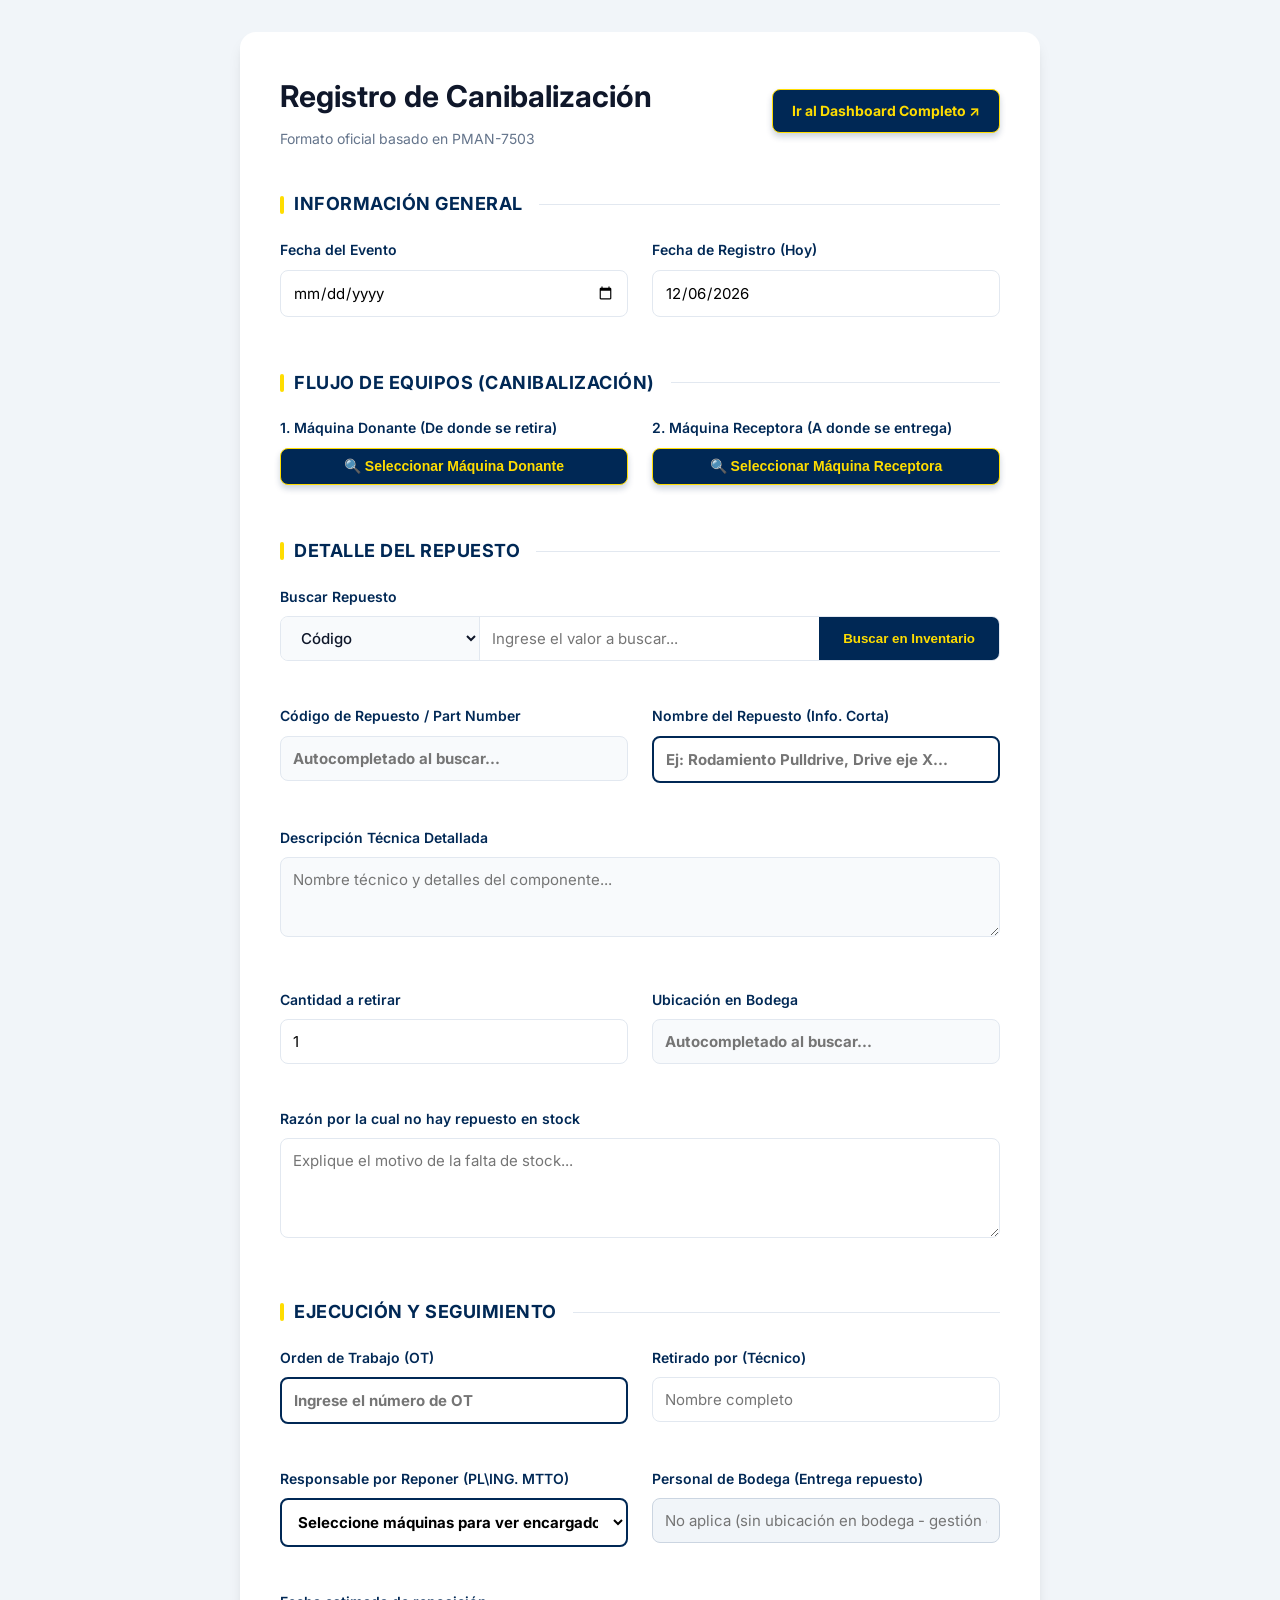
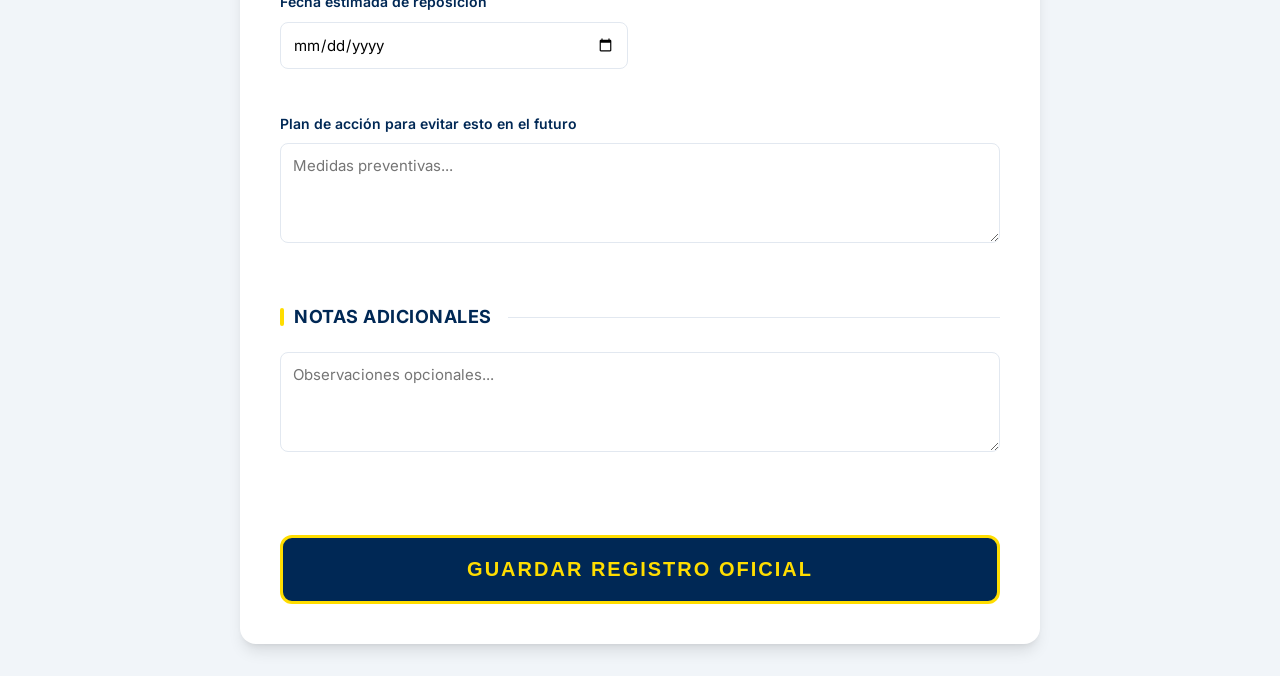
==== commit 910d30e9: "fix: agregar dependencias xlrd y ldap3 en requirements.txt y documentar ajustes" ====
--- a/index.html
+++ b/index.html
@@ -19,14 +19,7 @@
                     <p class="subtitle">Formato oficial basado en PMAN-7503</p>
                 </div>
             </div>
-            <div style="display: flex; align-items: center; gap: 1rem;">
-                <div id="sessionIndicator" style="display: none; align-items: center; gap: 0.5rem;">
-                    <span id="sessionUserName" style="font-weight: 700; color: var(--primary-color);"></span>
-                    <button type="button" onclick="cerrarSesion()"
-                        style="background: none; border: none; color: var(--primary-color); cursor: pointer; text-decoration: underline; font-size: 0.8rem; padding: 0;">(Salir)</button>
-                </div>
-                <a href="history.html" class="btn-dashboard">Ir al Dashboard Completo ↗</a>
-            </div>
+            <a href="history.html" class="btn-dashboard">Ir al Dashboard Completo ↗</a>
         </header>
 
         <form id="canibalizacionForm">
@@ -165,12 +158,10 @@
                         </div>
                     </div>
                     <div class="form-group">
-                        <label>Planner Responsable (PL)</label>
-                        <div class="autocomplete-container">
-                            <input type="text" name="responsable_reposicion" id="responsable_reposicion"
-                                placeholder="Nombre del Planner" required autocomplete="off">
-                            <div id="results_responsable" class="autocomplete-results"></div>
-                        </div>
+                        <label>Responsable por Reponer (PL\ING. MTTO)</label>
+                        <select name="responsable_reposicion" id="responsable_reposicion" required style="width: 100%; padding: 0.75rem; border-radius: 0.5rem; border: 2px solid var(--primary-color); font-weight: 700; background-color: #ffffff;">
+                            <option value="">Seleccione máquinas para ver encargados...</option>
+                        </select>
                         <div id="email_responsable_container"
                             style="display:none; margin-top:0.5rem; font-size:0.75rem; color:var(--primary-color);">
                             <i class="bi bi-envelope"></i> <span id="val_correo_responsable">-</span>
@@ -179,28 +170,14 @@
                         </div>
                     </div>
                     <div class="form-group">
-                        <label>Ingeniero de Mantenimiento (ING. MTTO)</label>
-                        <div class="autocomplete-container">
-                            <input type="text" name="ing_mantenimiento" id="ing_mantenimiento"
-                                placeholder="Nombre del Ingeniero de Mantenimiento" required autocomplete="off">
-                            <div id="results_ing_mantenimiento" class="autocomplete-results"></div>
-                        </div>
-                        <div id="email_ing_mantenimiento_container"
+                        <label>Personal de Bodega (Entrega repuesto)</label>
+                        <input type="text" name="personal_bodega" id="personal_bodega" readonly
+                            placeholder="Visualización automática según ubicación en bodega..."
+                            style="background-color: #f8fafc; cursor: not-allowed; font-weight: 700;">
+                        <div id="email_bodega_container"
                             style="display:none; margin-top:0.5rem; font-size:0.75rem; color:var(--primary-color);">
-                            <i class="bi bi-envelope"></i> <span id="val_correo_ing_mantenimiento">-</span>
-                            <input type="hidden" name="correo_ing_mantenimiento" id="correo_ing_mantenimiento">
-                            <input type="hidden" name="cargo_ing_mantenimiento" id="cargo_ing_mantenimiento">
-                        </div>
-                    </div>
-                    <div class="form-group">
-                        <label>Personal de Bodega (Entrega repuesto)</label>
-                        <div class="autocomplete-container">
-                            <input type="text" name="personal_bodega" id="personal_bodega"
-                                placeholder="Marcel García (Store Room Specialist)" autocomplete="off">
-                            <div id="results_bodega" class="autocomplete-results"></div>
-                        </div>
-                        <div style="font-size: 0.7rem; color: var(--text-muted); margin-top: 0.3rem;">
-                            Sugerencia: <b>Marcel García</b> (Store Room Specialist)
+                            <i class="bi bi-envelope"></i> <span id="val_correo_bodega">-</span>
+                            <input type="hidden" name="correo_bodega" id="correo_bodega">
                         </div>
                     </div>
                     <div class="form-group">
@@ -212,12 +189,23 @@
                         <textarea name="plan_accion" placeholder="Medidas preventivas..." required></textarea>
                     </div>
                 </div>
-            </fieldset>
-
-            <fieldset>
-                <legend>Destinatarios de Notificación por Correo</legend>
-                <div class="destinatarios-grid" id="destinatarios_checklist_container">
-                    <!-- Rellenado dinámicamente por JavaScript -->
+
+                <!-- Container de Encargados de Área (Estructura Interna) -->
+                <div id="containerEncargadosArea" style="display: none; margin-top: 1.5rem; padding: 1.25rem; background: #f0f9ff; border: 1.5px solid #0284c7; border-radius: 0.75rem; box-shadow: 0 4px 6px -1px rgba(0,0,0,0.05);">
+                    <div style="display: flex; justify-content: space-between; align-items: center; border-bottom: 1px solid #bae6fd; padding-bottom: 0.6rem; margin-bottom: 0.75rem;">
+                        <h4 style="margin: 0; color: #0369a1; font-size: 0.95rem; font-weight: 800; display: flex; align-items: center; gap: 0.4rem;">
+                            <span>👥</span> Encargados de Área Detectados (Estructura Interna)
+                        </h4>
+                        <a id="btnEnviarCorreoNotificacion" href="#" target="_blank" class="btn-dashboard" style="background: #0284c7; color: white; padding: 6px 14px; font-size: 0.8rem; border-radius: 0.375rem; text-decoration: none; display: inline-flex; align-items: center; gap: 0.4rem; font-weight: 700; box-shadow: 0 2px 4px rgba(0,0,0,0.1);">
+                            ✉️ Redactar Correo
+                        </a>
+                    </div>
+                    <div id="gridEncargadosArea">
+                        <!-- Se llenará dinámicamente -->
+                    </div>
+                    <div style="margin-top: 0.85rem; border-top: 1px dashed #bae6fd; padding-top: 0.5rem; font-size: 0.75rem; color: #0369a1;">
+                        <strong>Correos a Notificar:</strong> <span id="listaCorreosNotificacion" style="font-family: monospace; word-break: break-all;">-</span>
+                    </div>
                 </div>
             </fieldset>
 
@@ -245,16 +233,12 @@
                 <h2 id="modalArbolTitulo" style="margin:0; font-size:1.25rem;">Explorador Visual de Equipos</h2>
                 <button type="button" id="btnCerrarArbol" class="btn-close">&times;</button>
             </div>
-            <div class="modal-search"
-                style="padding: 1rem 1.5rem; border-bottom: 1px solid var(--border-color); background: #f8fafc;">
+            <div class="modal-search" style="padding: 1rem 1.5rem; border-bottom: 1px solid var(--border-color); background: #f8fafc;">
                 <div style="position: relative; width: 100%;">
-                    <input type="text" id="inputBuscarArbol"
-                        placeholder="🔍 Buscar equipo por nombre, tag o ubicación..."
-                        style="width: 100%; padding: 0.75rem 1rem; border-radius: 0.5rem; border: 1px solid var(--border-color); font-size: 0.9rem;"
-                        autocomplete="off">
-                    <div id="resultadosBusquedaArbol" class="autocomplete-results"
-                        style="display: none; position: absolute; top: 100%; left: 0; right: 0; max-height: 250px; overflow-y: auto; background: white; border: 1px solid var(--border-color); border-radius: 0.5rem; z-index: 2100; box-shadow: var(--shadow-lg);">
-                    </div>
+                    <input type="text" id="inputBuscarArbol" placeholder="🔍 Buscar equipo por nombre, tag o ubicación..." 
+                        style="width: 100%; padding: 0.75rem 1rem; border-radius: 0.5rem; border: 1px solid var(--border-color); font-size: 0.9rem;" autocomplete="off">
+                    <div id="resultadosBusquedaArbol" class="autocomplete-results" 
+                        style="display: none; position: absolute; top: 100%; left: 0; right: 0; max-height: 250px; overflow-y: auto; background: white; border: 1px solid var(--border-color); border-radius: 0.5rem; z-index: 2100; box-shadow: var(--shadow-lg);"></div>
                 </div>
             </div>
             <div class="modal-body">
@@ -291,36 +275,6 @@
         </div>
     </div>
 
-    <!-- Modal de Login -->
-    <div id="modalLogin" class="modal" style="display: none;">
-        <div class="modal-content" style="max-width: 420px; height: auto; margin: 10% auto;">
-            <div class="modal-header">
-                <h2>Ingreso Autorizado GOPASS</h2>
-            </div>
-            <div class="modal-body">
-                <p style="font-size: 0.85rem; color: var(--text-muted); margin-bottom: 1rem;">
-                    Por favor, ingrese sus credenciales de red para registrar la canibalización.
-                </p>
-                <form id="formLogin" onsubmit="procesarLogin(event)">
-                    <div class="form-group" style="margin-bottom: 1.25rem;">
-                        <label
-                            style="display: block; font-size: 0.875rem; font-weight: 600; margin-bottom: 0.5rem; color: var(--primary-color);">Usuario
-                            de Red</label>
-                        <input type="text" id="loginUsuario" class="form-control" placeholder="USER ID" required>
-                    </div>
-                    <div class="form-group" style="margin-bottom: 1.25rem;">
-                        <label
-                            style="display: block; font-size: 0.875rem; font-weight: 600; margin-bottom: 0.5rem; color: var(--primary-color);">Contraseña</label>
-                        <input type="password" id="loginContrasena" class="form-control" placeholder="••••••••"
-                            required>
-                    </div>
-                    <button type="submit" class="btn-submit">Iniciar Sesión</button>
-                    <div id="loginError" class="error-msg">Usuario o contraseña incorrectos</div>
-                </form>
-            </div>
-        </div>
-    </div>
-
     <style>
         /* Estilos para el Modal del Árbol */
         .modal {
@@ -661,75 +615,6 @@
             color: var(--primary-color);
             border-color: var(--primary-color);
         }
-
-        /* Estilos del Login Modal y Session Indicator */
-        #modalLogin {
-            align-items: center;
-            justify-content: center;
-        }
-
-        #modalLogin .modal-content {
-            max-width: 420px;
-            height: auto;
-        }
-
-        .form-control {
-            width: 100%;
-            padding: 0.75rem;
-            border: 1px solid var(--border-color);
-            border-radius: 0.5rem;
-            font-family: inherit;
-            font-size: 0.95rem;
-        }
-
-        .form-control:focus {
-            outline: none;
-            border-color: var(--primary-color);
-            box-shadow: 0 0 0 3px rgba(0, 40, 85, 0.1);
-        }
-
-        .btn-submit {
-            width: 100%;
-            padding: 0.75rem;
-            background-color: var(--primary-color);
-            color: var(--accent-yellow);
-            border: 2px solid var(--accent-yellow);
-            border-radius: 0.5rem;
-            font-weight: 800;
-            font-size: 0.95rem;
-            cursor: pointer;
-            transition: all 0.2s;
-            text-transform: uppercase;
-        }
-
-        .btn-submit:hover {
-            background-color: var(--primary-hover);
-            color: white;
-        }
-
-        .error-msg {
-            color: #ef4444;
-            font-size: 0.8rem;
-            margin-top: 0.5rem;
-            display: none;
-            font-weight: 600;
-        }
-
-        #sessionIndicator {
-            font-size: 0.85rem;
-            background: #f1f5f9;
-            padding: 0.5rem 1rem;
-            border-radius: 0.5rem;
-            display: flex;
-            align-items: center;
-            gap: 0.5rem;
-            border: 1px solid var(--border-color);
-        }
-
-        #sessionUserName {
-            font-weight: 700;
-            color: var(--primary-color);
-        }
     </style>
 
     <script>
@@ -829,6 +714,7 @@
             }
 
             const bodegaInput = document.getElementById('codigo_bodega');
+            let tieneUbicacion = false;
             if (bodegaInput) {
                 if (data.mensaje && data.mensaje.includes("Ubicación:")) {
                     const bodega = data.mensaje.replace("Ubicación: ", "").trim();
@@ -836,16 +722,17 @@
                     bodegaInput.style.backgroundColor = "#fef9c3"; // Amarillo suave
                     bodegaInput.style.borderColor = "#facc15";
                     bodegaInput.style.color = "var(--primary-color)";
+                    tieneUbicacion = true;
                 } else {
                     bodegaInput.value = "SIN UBICACIÓN DESIGNADA";
                     bodegaInput.style.backgroundColor = "#fee2e2"; // Rojo suave
                     bodegaInput.style.borderColor = "#f87171";
                     bodegaInput.style.color = "#991b1b";
-                }
-            }
-
-            actualizarEstadoPersonalBodega(true);
-            actualizarListaDestinatarios();
+                    tieneUbicacion = false;
+                }
+            }
+
+            actualizarEstadoPersonalBodega(tieneUbicacion);
         }
 
         // Búsqueda por botón (ya no es automática)
@@ -870,7 +757,7 @@
             codInput.value = "";
             descInput.value = "";
             document.getElementById('repuesto_nombre').value = "";
-
+            
             // Configurar ubicación de bodega por defecto en modo manual
             if (bodegaInput) {
                 bodegaInput.value = "SIN UBICACIÓN DESIGNADA";
@@ -880,7 +767,7 @@
                 bodegaInput.style.color = "#991b1b";
                 bodegaInput.style.cursor = "text";
             }
-
+            
             // Habilitar inputs para modo manual
             codInput.readOnly = false;
             codInput.style.backgroundColor = "#ffffff";
@@ -901,7 +788,6 @@
             btnVolver.style.display = 'inline-block';
 
             actualizarEstadoPersonalBodega(false);
-            actualizarListaDestinatarios();
         }
 
         // Función para desactivar modo manual y volver a buscar
@@ -946,39 +832,50 @@
             tipoBusqueda.dispatchEvent(new Event('change'));
 
             actualizarEstadoPersonalBodega(false);
-            actualizarListaDestinatarios();
-        }
-
-        // Controla si se requiere o no el personal de bodega según la existencia del código
-        function actualizarEstadoPersonalBodega(existeCodigo) {
+        }
+
+        // Si no existe ubicación en bodega (o es SIN UBICACIÓN DESIGNADA), NO se involucra al Personal de Bodega.
+        // Es responsabilidad del Planner y del Ingeniero de Mantenimiento buscar el repuesto.
+        function actualizarEstadoPersonalBodega(tieneUbicacion) {
             const pbInput = document.getElementById('personal_bodega');
             const pbResults = document.getElementById('results_bodega');
+            const emailCont = document.getElementById('email_bodega_container');
+            const emailVal = document.getElementById('val_correo_bodega');
+            const emailInput = document.getElementById('correo_bodega');
             if (!pbInput) return;
 
-            if (existeCodigo) {
-                // Habilitar y hacer obligatorio
+            if (tieneUbicacion) {
                 pbInput.disabled = false;
                 pbInput.required = true;
-                pbInput.placeholder = "Nombre del personal de bodega (Obligatorio)";
+                pbInput.value = "Marcel Garcia";
+                pbInput.placeholder = "Marcel Garcia (Store Room Specialist)";
                 pbInput.style.backgroundColor = "#ffffff";
                 pbInput.style.borderColor = "var(--primary-color)";
                 pbInput.style.fontWeight = "700";
                 pbInput.style.cursor = "text";
+
+                if (emailCont) emailCont.style.display = "block";
+                if (emailVal) emailVal.innerText = "marcel_garcia@goodyear.com";
+                if (emailInput) emailInput.value = "marcel_garcia@goodyear.com";
             } else {
-                // Deshabilitar, quitar obligatorio y limpiar valor
                 pbInput.value = "";
                 pbInput.disabled = true;
                 pbInput.required = false;
-                pbInput.placeholder = "No admitido (repuesto manual / sin código)";
-                pbInput.style.backgroundColor = "#e2e8f0"; // Gris claro / deshabilitado
+                pbInput.placeholder = "No aplica (sin ubicación en bodega - gestión de Planner / Ing. Mtto)";
+                pbInput.style.backgroundColor = "#f1f5f9";
                 pbInput.style.borderColor = "#cbd5e1";
                 pbInput.style.fontWeight = "normal";
                 pbInput.style.cursor = "not-allowed";
+
                 if (pbResults) {
                     pbResults.innerHTML = "";
                     pbResults.style.display = "none";
                 }
-            }
+                if (emailCont) emailCont.style.display = "none";
+                if (emailVal) emailVal.innerText = "-";
+                if (emailInput) emailInput.value = "";
+            }
+            actualizarEnlaceCorreoNotificacion();
         }
 
 
@@ -1039,9 +936,7 @@
                                 }
 
                                 return `
-                                    <div class="autocomplete-item" 
-                                         onmousedown='seleccionarPersona("${inputId}", "${resultsId}", ${JSON.stringify(p).replace(/'/g, "&apos;")})'
-                                         onclick='seleccionarPersona("${inputId}", "${resultsId}", ${JSON.stringify(p).replace(/'/g, "&apos;")})'>
+                                    <div class="autocomplete-item" onclick='seleccionarPersona("${inputId}", "${resultsId}", ${JSON.stringify(p).replace(/'/g, "&apos;")})'>
                                         <span class="name">${p.displayName}</span>
                                         <span class="title">${displayTitle}</span>
                                     </div>
@@ -1080,41 +975,9 @@
             });
         }
 
-        function setupManualLookup(inputId, resultsId) {
-            const input = document.getElementById(inputId);
-            if (!input) return;
-
-            input.addEventListener('change', async () => {
-                const val = input.value.trim();
-                if (input.dataset.lastSelected === val) {
-                    return;
-                }
-                if (val.length >= 3) {
-                    try {
-                        const res = await fetch(`/api/personal?q=${encodeURIComponent(val)}`);
-                        const data = await res.json();
-                        if (data && data.length > 0) {
-                            const match = data.find(p =>
-                                (p.user && p.user.toLowerCase() === val.toLowerCase()) ||
-                                p.displayName.toLowerCase() === val.toLowerCase()
-                            ) || data[0];
-
-                            seleccionarPersona(inputId, resultsId, match);
-                        }
-                    } catch (e) {
-                        console.error("Error al buscar datos del usuario en LDAP:", e);
-                    }
-                }
-            });
-        }
-
         window.seleccionarPersona = async function (inputId, resultsId, person) {
-            const input = document.getElementById(inputId);
-            if (!input) return;
-            input.value = person.displayName;
-            input.dataset.lastSelected = person.displayName;
-            const resContainer = document.getElementById(resultsId);
-            if (resContainer) resContainer.style.display = 'none';
+            document.getElementById(inputId).value = person.displayName;
+            document.getElementById(resultsId).style.display = 'none';
 
             // Lógica para el Técnico (Retirado por)
             if (inputId === 'retirado_por') {
@@ -1162,31 +1025,19 @@
                 cargoInput.value = displayTitle;
             }
 
-            // Lógica para el Ingeniero de Mantenimiento
-            if (inputId === 'ing_mantenimiento') {
-                const emailCont = document.getElementById('email_ing_mantenimiento_container');
-                const emailVal = document.getElementById('val_correo_ing_mantenimiento');
-                const emailInput = document.getElementById('correo_ing_mantenimiento');
-                const cargoInput = document.getElementById('cargo_ing_mantenimiento');
-
-                if (person.email) {
+            // Lógica para Personal de Bodega
+            if (inputId === 'personal_bodega') {
+                const emailCont = document.getElementById('email_bodega_container');
+                const emailVal = document.getElementById('val_correo_bodega');
+                const emailInput = document.getElementById('correo_bodega');
+
+                if (person.email && emailCont && emailVal && emailInput) {
                     emailCont.style.display = 'block';
                     emailVal.innerText = person.email;
                     emailInput.value = person.email;
                 }
-
-                // Limpiar y asignar cargo
-                let displayTitle = person.title || 'Ing. Mantenimiento';
-                if (displayTitle.includes('•')) displayTitle = displayTitle.split('•')[0].trim();
-                else if (displayTitle.includes('-')) {
-                    const parts = displayTitle.split('-');
-                    if (parts.length > 1) displayTitle = parts[0].trim();
-                }
-                cargoInput.value = displayTitle;
-            }
-
-            // Actualizar destinatarios al seleccionar técnico o responsable
-            actualizarListaDestinatarios();
+            }
+            actualizarEnlaceCorreoNotificacion();
         };
 
         async function buscarCorreoJefe(bossId, bossName) {
@@ -1211,184 +1062,210 @@
                         }
                     }
                 }
-                actualizarListaDestinatarios();
             } catch (err) {
                 console.error("Error buscando correo del jefe:", err);
             }
         }
 
-        // Lógica de Destinatarios de Notificación por Correo
-        let ldapETL = [];
-        let ldapBodega = [];
-        let userCheckedStates = {};
-
-        async function inicializarDestinatarios() {
+        let ultimosEncargadosArea = null;
+
+        async function actualizarEncargadosArea() {
+            const pathDonante = document.getElementById('valDonante')?.value || '';
+            const pathReceptora = document.getElementById('valReceptora')?.value || '';
+            const container = document.getElementById('containerEncargadosArea');
+            const grid = document.getElementById('gridEncargadosArea');
+            const listaCorreos = document.getElementById('listaCorreosNotificacion');
+
+            if (!pathDonante && !pathReceptora) {
+                if (container) container.style.display = 'none';
+                return;
+            }
+
             try {
-                const res = await fetch('/api/destinatarios_disponibles');
-                const data = await res.json();
-                ldapETL = data.etl || [];
-                ldapBodega = data.bodega || [];
-
-                // Inicializar estados por defecto
-                ldapETL.forEach(m => {
-                    if (m.correo) userCheckedStates[m.correo] = true;
-                });
-                ldapBodega.forEach(m => {
-                    if (m.correo) userCheckedStates[m.correo] = false; // por defecto sin código de bodega
-                });
-
-                actualizarListaDestinatarios();
+                const response = await fetch(`/api/encargados-area?path_donante=${encodeURIComponent(pathDonante)}&path_receptora=${encodeURIComponent(pathReceptora)}`);
+                const data = await response.json();
+                ultimosEncargadosArea = data;
+
+                if (!grid || !container) return;
+
+                const donanteContacts = data.donante || [];
+                const receptoraContacts = data.receptora || [];
+                const combinados = data.combinados || [];
+
+                if (combinados.length === 0) {
+                    container.style.display = 'none';
+                    return;
+                }
+
+                // Verificar si donante y receptora pertenecen a áreas distintas
+                const donanteCorreos = donanteContacts.map(c => c.correo).filter(Boolean).sort().join(',');
+                const receptoraCorreos = receptoraContacts.map(c => c.correo).filter(Boolean).sort().join(',');
+                const sonDistintasAreas = pathDonante && pathReceptora && (donanteCorreos !== receptoraCorreos);
+
+                function renderCardHtml(c) {
+                    return `
+                        <div style="background: white; padding: 0.6rem 0.8rem; border-radius: 0.5rem; border: 1px solid #bae6fd; box-shadow: 0 1px 2px rgba(0,0,0,0.03);">
+                            <div style="font-weight: 800; color: #0284c7; font-size: 0.75rem; text-transform: uppercase; margin-bottom: 2px;">
+                                ${c.cargo === 'ETL' ? '👔 ETL' : c.cargo === 'Planner' ? '📋 Planner' : c.cargo.includes('Ingeniero') ? '🛠️ Ing. Mantenimiento' : '👤 ' + c.cargo}
+                            </div>
+                            <div style="font-weight: 700; color: #1e293b; font-size: 0.85rem;">${c.nombre}</div>
+                            <div style="font-size: 0.7rem; color: #0284c7; font-weight: 600; word-break: break-all; overflow-wrap: anywhere;">📧 ${c.correo || 'Sin correo'}</div>
+                            <div style="font-size: 0.65rem; color: #64748b; margin-top: 2px;">📍 ${c.division || ''} - ${c.area || c.departamento || ''}</div>
+                        </div>
+                    `;
+                }
+
+                if (sonDistintasAreas) {
+                    grid.innerHTML = `
+                        <div style="margin-bottom: 0.85rem;">
+                            <div style="font-size: 0.8rem; font-weight: 800; color: #991b1b; background: #fee2e2; border: 1px solid #fca5a5; padding: 4px 10px; border-radius: 6px; display: inline-block; margin-bottom: 0.6rem;">
+                                🔴 Encargados Máquina Donante (Origen: ${pathDonante.split(' > ').pop()})
+                            </div>
+                            <div style="display: grid; grid-template-columns: repeat(auto-fit, minmax(220px, 1fr)); gap: 0.75rem;">
+                                ${donanteContacts.map(renderCardHtml).join('')}
+                            </div>
+                        </div>
+                        <div>
+                            <div style="font-size: 0.8rem; font-weight: 800; color: #166534; background: #dcfce7; border: 1px solid #86efac; padding: 4px 10px; border-radius: 6px; display: inline-block; margin-bottom: 0.6rem;">
+                                🟢 Encargados Máquina Receptora (Destino: ${pathReceptora.split(' > ').pop()})
+                            </div>
+                            <div style="display: grid; grid-template-columns: repeat(auto-fit, minmax(220px, 1fr)); gap: 0.75rem;">
+                                ${receptoraContacts.map(renderCardHtml).join('')}
+                            </div>
+                        </div>
+                    `;
+                } else {
+                    grid.innerHTML = `
+                        <div style="display: grid; grid-template-columns: repeat(auto-fit, minmax(220px, 1fr)); gap: 0.75rem;">
+                            ${combinados.map(renderCardHtml).join('')}
+                        </div>
+                    `;
+                }
+
+                const correos = data.correos_notificacion || [];
+                if (listaCorreos) {
+                    listaCorreos.innerText = correos.join('; ') || 'Sin correos';
+                }
+
+                container.style.display = 'block';
+
+                // Poblar el selector estricto de Responsable por Reponer con los encargados del área
+                const respSelect = document.getElementById('responsable_reposicion');
+                if (respSelect) {
+                    const prevValue = respSelect.value;
+                    respSelect.innerHTML = combinados.map(c => `
+                        <option value="${c.nombre}" data-email="${c.correo || ''}" data-cargo="${c.cargo || ''}">
+                            ${c.nombre} (${c.cargo} - ${c.area || c.departamento || c.division})
+                        </option>
+                    `).join('');
+
+                    // Seleccionar por defecto al Planner
+                    let defaultIndex = combinados.findIndex(c => c.cargo === 'Planner');
+                    if (defaultIndex === -1) defaultIndex = 0;
+
+                    if (prevValue && Array.from(respSelect.options).some(opt => opt.value === prevValue)) {
+                        respSelect.value = prevValue;
+                    } else if (respSelect.options.length > defaultIndex) {
+                        respSelect.selectedIndex = defaultIndex;
+                    }
+
+                    // Actualizar inputs ocultos del responsable
+                    const selectedOpt = respSelect.options[respSelect.selectedIndex];
+                    if (selectedOpt) {
+                        const emailCont = document.getElementById('email_responsable_container');
+                        const emailVal = document.getElementById('val_correo_responsable');
+                        const emailInput = document.getElementById('correo_responsable');
+                        const cargoInput = document.getElementById('cargo_responsable');
+
+                        const optEmail = selectedOpt.getAttribute('data-email') || '';
+                        const optCargo = selectedOpt.getAttribute('data-cargo') || '';
+
+                        if (emailCont && emailVal && emailInput) {
+                            emailCont.style.display = optEmail ? 'block' : 'none';
+                            emailVal.innerText = optEmail || '-';
+                            emailInput.value = optEmail;
+                            if (cargoInput) cargoInput.value = optCargo;
+                        }
+                    }
+                }
+
+                actualizarEnlaceCorreoNotificacion();
+
             } catch (err) {
-                console.error("Error al cargar destinatarios LDAP:", err);
-            }
-        }
-
-        function actualizarListaDestinatarios() {
-            const container = document.getElementById('destinatarios_checklist_container');
-            if (!container) return;
-
+                console.error("Error al actualizar encargados de área:", err);
+            }
+        }
+
+        function actualizarEnlaceCorreoNotificacion() {
+            const btnMail = document.getElementById('btnEnviarCorreoNotificacion');
+            if (!btnMail) return;
+
+            const pathDonante = document.getElementById('valDonante')?.value || 'N/A';
+            const pathReceptora = document.getElementById('valReceptora')?.value || 'N/A';
+            const repuesto = document.getElementById('repuesto_nombre')?.value || 'Repuesto';
+            const codigo = document.getElementById('repuesto_codigo')?.value || 'S/N';
+            const cantidad = document.querySelector('input[name="cantidad"]')?.value || '1';
+            const ot = document.getElementById('orden_trabajo')?.value || 'S/N';
+            const retiradoPor = document.getElementById('retirado_por')?.value || 'N/A';
+            const correoTecnico = document.getElementById('correo_tecnico')?.value || '';
+            const responsable = document.getElementById('responsable_reposicion')?.value || 'N/A';
             const correoResponsable = document.getElementById('correo_responsable')?.value || '';
-            const nombreResponsable = document.getElementById('responsable_reposicion')?.value || '';
-
-            const correoTecnico = document.getElementById('correo_tecnico')?.value || '';
-            const nombreTecnico = document.getElementById('retirado_por')?.value || '';
-
-            const correoIng = document.getElementById('correo_ing_mantenimiento')?.value || '';
-            const nombreIng = document.getElementById('ing_mantenimiento')?.value || '';
-
+            
             const codigoBodega = document.getElementById('codigo_bodega')?.value || '';
-            const tieneBodega = codigoBodega && codigoBodega.trim() !== "" && !codigoBodega.includes("SIN UBICACIÓN");
-
-            // Guardar estados actuales para no pisar selecciones manuales del usuario
-            const checkboxes = container.querySelectorAll('input[type="checkbox"]');
-            checkboxes.forEach(cb => {
-                userCheckedStates[cb.value] = cb.checked;
-            });
-
-            // Si cambió el estado de "tieneBodega", actualizamos los de bodega de acuerdo a eso
-            const anteriorTieneBodega = container.getAttribute('data-tiene-bodega') === 'true';
-            if (!container.hasAttribute('data-tiene-bodega') || anteriorTieneBodega !== tieneBodega) {
-                ldapBodega.forEach(m => {
-                    if (m.correo) userCheckedStates[m.correo] = tieneBodega;
-                });
-            }
-            container.setAttribute('data-tiene-bodega', tieneBodega ? 'true' : 'false');
-
-            const lista = [];
-
-            // 1. Planner / Responsable
-            if (correoResponsable) {
-                if (userCheckedStates[correoResponsable] === undefined) {
-                    userCheckedStates[correoResponsable] = true;
-                }
-                lista.push({
-                    nombre: nombreResponsable || 'Responsable',
-                    correo: correoResponsable,
-                    rol: 'Planner',
-                    classRol: 'role-planner'
-                });
-            }
-
-            // 2. Técnico
-            if (correoTecnico) {
-                if (userCheckedStates[correoTecnico] === undefined) {
-                    userCheckedStates[correoTecnico] = true;
-                }
-                lista.push({
-                    nombre: nombreTecnico || 'Técnico',
-                    correo: correoTecnico,
-                    rol: 'Retirado por',
-                    classRol: 'role-tecnico'
-                });
-            }
-
-            // 2.b Ingeniero de Mantenimiento
-            if (correoIng) {
-                if (userCheckedStates[correoIng] === undefined) {
-                    userCheckedStates[correoIng] = true;
-                }
-                lista.push({
-                    nombre: nombreIng || 'Ing. Mtto',
-                    correo: correoIng,
-                    rol: 'Ing Mtto',
-                    classRol: 'role-tecnico'
-                });
-            }
-
-            // 3. ETL
-            ldapETL.forEach(m => {
-                if (m.correo) {
-                    if (userCheckedStates[m.correo] === undefined) {
-                        userCheckedStates[m.correo] = true;
-                    }
-                    lista.push({
-                        nombre: m.nombre,
-                        correo: m.correo,
-                        rol: 'ETL',
-                        classRol: 'role-etl'
-                    });
-                }
-            });
-
-            // 4. Bodega
-            ldapBodega.forEach(m => {
-                if (m.correo && tieneBodega) {
-                    if (userCheckedStates[m.correo] === undefined) {
-                        userCheckedStates[m.correo] = tieneBodega;
-                    }
-                    lista.push({
-                        nombre: m.nombre,
-                        correo: m.correo,
-                        rol: 'Bodega',
-                        classRol: 'role-bodega'
-                    });
-                }
-            });
-
-            if (lista.length === 0) {
-                container.innerHTML = `<p style="grid-column: 1/-1; color: var(--text-muted); font-size: 0.85rem; font-style: italic;">Complete los campos del formulario para ver los destinatarios...</p>`;
-                return;
-            }
-
-            container.innerHTML = lista.map(item => {
-                const isChecked = userCheckedStates[item.correo] ? 'checked' : '';
-                const isCheckedAttr = userCheckedStates[item.correo] ? 'checked' : '';
-                return `
-                    <div class="destinatario-card ${isChecked}" onclick="toggleDestinatarioCard(this)">
-                        <input type="checkbox" value="${item.correo}" ${isCheckedAttr} onclick="event.stopPropagation(); handleCheckboxChange(this)">
-                        <div class="destinatario-info">
-                            <span class="destinatario-name" title="${item.nombre}">${item.nombre}</span>
-                            <span class="destinatario-email" title="${item.correo}">${item.correo}</span>
-                            <span class="destinatario-role ${item.classRol}">${item.rol}</span>
-                        </div>
-                    </div>
-                `;
-            }).join('');
-        }
-
-        window.toggleDestinatarioCard = function (card) {
-            const cb = card.querySelector('input[type="checkbox"]');
-            if (cb) {
-                cb.checked = !cb.checked;
-                if (cb.checked) {
-                    card.classList.add('checked');
-                } else {
-                    card.classList.remove('checked');
-                }
-                userCheckedStates[cb.value] = cb.checked;
-            }
-        };
-
-        window.handleCheckboxChange = function (cb) {
-            const card = cb.closest('.destinatario-card');
-            if (cb.checked) {
-                card.classList.add('checked');
-            } else {
-                card.classList.remove('checked');
-            }
-            userCheckedStates[cb.value] = cb.checked;
-        };
-
+            const tieneBodegaValida = codigoBodega && codigoBodega !== 'SIN UBICACIÓN DESIGNADA' && codigoBodega !== 'Autocompletado al buscar...';
+            const personalBodegaText = tieneBodegaValida ? (document.getElementById('personal_bodega')?.value || 'N/A') : 'No aplica (Sin ubicación en bodega - Gestión de Planner / Ing. Mtto)';
+            const correoBodega = tieneBodegaValida ? (document.getElementById('correo_bodega')?.value || '') : '';
+
+            const fechaEstimada = document.querySelector('input[name="tiempo_reposicion"]')?.value || 'N/A';
+            const razon = document.querySelector('textarea[name="razon"]')?.value || 'N/A';
+            const planAccion = document.querySelector('textarea[name="plan_accion"]')?.value || 'N/A';
+
+            let toList = [];
+            if (ultimosEncargadosArea && ultimosEncargadosArea.correos_notificacion) {
+                toList = [...ultimosEncargadosArea.correos_notificacion];
+            }
+            if (correoTecnico && !toList.includes(correoTecnico)) toList.push(correoTecnico);
+            if (correoResponsable && !toList.includes(correoResponsable)) toList.push(correoResponsable);
+            if (correoBodega && !toList.includes(correoBodega)) toList.push(correoBodega);
+
+            const subject = encodeURIComponent(`[CANIBALIZACIÓN] Notificación de Cambio de Repuesto - OT: ${ot}`);
+            const bodyText = `Estimados,
+
+Se ha realizado el registro oficial de una canibalización de repuesto en Planta Goodyear L504. A continuación se detallan los datos del evento y los encargados asignados por área:
+
+--------------------------------------------------
+DATOS GENERALES Y EQUIPOS
+--------------------------------------------------
+• Orden de Trabajo (OT): ${ot}
+• Máquina Donante (Origen): ${pathDonante}
+• Máquina Receptora (Destino): ${pathReceptora}
+
+--------------------------------------------------
+DETALLE DEL REPUESTO
+--------------------------------------------------
+• Repuesto: ${repuesto} (Código: ${codigo})
+• Cantidad Retirada: ${cantidad} UN
+• Razón por falta de stock: ${razon}
+
+--------------------------------------------------
+PERSONAL Y RESPONSABLES
+--------------------------------------------------
+• Retirado por (Técnico): ${retiradoPor}
+• Responsable por Reponer: ${responsable}
+• Personal de Bodega: ${personalBodegaText}
+• Fecha Estimada Reposición: ${fechaEstimada}
+
+--------------------------------------------------
+PLAN DE ACCIÓN PREVENTIVO
+--------------------------------------------------
+${planAccion}
+
+--------------------------------------------------
+Mensaje generado automáticamente por el Sistema de Canibalización Goodyear L504 (PMAN-7503).`;
+
+            const mailtoUrl = `mailto:${toList.join(',')}?subject=${subject}&body=${encodeURIComponent(bodyText)}`;
+            btnMail.href = mailtoUrl;
+        }
 
         // Lógica de Filtros en Cascada (Equipos)
         let arbolCompleto = null;
@@ -1583,6 +1460,9 @@
             document.getElementById(valId).value = path;
             document.getElementById(pathId).innerText = path;
             document.getElementById(containerId).style.display = 'block';
+
+            // Actualizar encargados de área dinámicamente desde Estructura_Interna.xls
+            actualizarEncargadosArea();
         };
 
         window.seleccionarMaquinaDesdeBusqueda = function (path) {
@@ -1606,8 +1486,8 @@
             targetMachineContext = context;
             const titulo = document.getElementById('modalArbolTitulo');
             if (titulo) {
-                titulo.innerText = context === 'donante'
-                    ? 'Explorador - Selección Máquina DONANTE'
+                titulo.innerText = context === 'donante' 
+                    ? 'Explorador - Selección Máquina DONANTE' 
                     : 'Explorador - Selección Máquina RECEPTORA';
             }
         };
@@ -1762,10 +1642,10 @@
             if (!currentParent) return;
 
             let pathAcumulado = '';
-
+            
             for (let i = 0; i < parts.length; i++) {
                 pathAcumulado = pathAcumulado ? `${pathAcumulado} > ${parts[i]}` : parts[i];
-
+                
                 let searchContainer = currentParent;
                 if (currentParent.classList.contains('children-container')) {
                     searchContainer = currentParent;
@@ -1788,7 +1668,7 @@
                 if (i < parts.length - 1) {
                     const toggle = nodeDiv.querySelector(':scope > .node-content > .node-toggle');
                     const childrenContainer = nodeDiv.querySelector(':scope > .children-container');
-
+                    
                     if (toggle && childrenContainer) {
                         if (!toggle.classList.contains('expanded') || childrenContainer.innerHTML === '') {
                             toggle.click();
@@ -1882,125 +1762,48 @@
 
 
 
-        function actualizarIndicadorSesion() {
-            const token = sessionStorage.getItem('session_token');
-            const ind = document.getElementById('sessionIndicator');
-            const nameSpan = document.getElementById('sessionUserName');
-            const modalLogin = document.getElementById('modalLogin');
-            const valUsuarioRegistro = document.getElementById('usuario_registro');
-
-            if (token && ind && nameSpan) {
-                const nombre = sessionStorage.getItem('session_nombre');
-                const usuario = sessionStorage.getItem('session_usuario');
-                const rol = sessionStorage.getItem('session_rol');
-                nameSpan.innerText = `👤 ${nombre} (${rol})`;
-                ind.style.display = 'flex';
-                if (modalLogin) modalLogin.style.display = 'none';
-                if (valUsuarioRegistro) {
-                    valUsuarioRegistro.value = nombre || usuario || 'ac42027';
-                }
-            } else {
-                if (ind) ind.style.display = 'none';
-                if (modalLogin) modalLogin.style.display = 'flex';
-            }
-        }
-
-        window.cerrarSesion = async function () {
-            const token = sessionStorage.getItem('session_token');
-            if (token) {
-                try {
-                    await fetch('/api/logout', {
-                        method: 'POST',
-                        headers: { 'Content-Type': 'application/json' },
-                        body: JSON.stringify({ token })
-                    });
-                } catch (err) {
-                    console.error("Error al notificar logout:", err);
-                }
-            }
-            sessionStorage.removeItem('session_token');
-            sessionStorage.removeItem('session_usuario');
-            sessionStorage.removeItem('session_rol');
-            sessionStorage.removeItem('session_nombre');
-
-            actualizarIndicadorSesion();
-        }
-
-        window.procesarLogin = async function (event) {
-            event.preventDefault();
-            const usuario = document.getElementById('loginUsuario').value.trim();
-            const contrasena = document.getElementById('loginContrasena').value;
-            const errorDiv = document.getElementById('loginError');
-
-            try {
-                const response = await fetch('/api/login', {
-                    method: 'POST',
-                    headers: { 'Content-Type': 'application/json' },
-                    body: JSON.stringify({ usuario, contrasena })
-                });
-
-                const data = await response.json();
-                if (response.ok && data.success) {
-                    sessionStorage.setItem('session_token', data.token);
-                    sessionStorage.setItem('session_usuario', data.usuario);
-                    sessionStorage.setItem('session_rol', data.rol);
-                    sessionStorage.setItem('session_nombre', data.nombre);
-
-                    actualizarIndicadorSesion();
-                } else {
-                    errorDiv.innerText = data.detail || 'Usuario o contraseña incorrectos';
-                    errorDiv.style.display = 'block';
-                }
-            } catch (err) {
-                console.error(err);
-                errorDiv.innerText = 'Error al conectar con el servidor';
-                errorDiv.style.display = 'block';
-            }
-        }
-
         // Autocompletar fecha de registro y cargar equipos al cargar la página
         document.addEventListener('DOMContentLoaded', () => {
-            actualizarIndicadorSesion();
 
 
             const now = new Date();
             const year = now.getFullYear();
             const month = String(now.getMonth() + 1).padStart(2, '0');
             const day = String(now.getDate()).padStart(2, '0');
-            const hoy = `${year}-${month}-${day}`;
-            document.getElementById('fecha_registro').value = hoy;
-
-            // Evitar la selección de fechas futuras en el campo "Fecha del Evento"
-            const inputFechaEvento = document.querySelector('input[name="fecha"]');
-            if (inputFechaEvento) {
-                inputFechaEvento.max = hoy;
-            }
-
-            // Evitar la selección de fechas pasadas en el campo "Fecha estimada de reposición"
-            const inputTiempoReposicion = document.querySelector('input[name="tiempo_reposicion"]');
-            if (inputTiempoReposicion) {
-                inputTiempoReposicion.min = hoy;
-            }
+            document.getElementById('fecha_registro').value = `${year}-${month}-${day}`;
 
             // 2. Cargar equipos (proceso pesado)
             cargarEquipos().catch(err => console.error("Error equipos:", err));
 
-            // 3. Inicializar autocompletados
+            // 3. Inicializar autocompletado para el técnico que retira
             try {
                 setupAutocomplete('retirado_por', 'results_retirado');
-                setupAutocomplete('responsable_reposicion', 'results_responsable', 'Reliability Coordinator|Planner');
-                setupAutocomplete('ing_mantenimiento', 'results_ing_mantenimiento', 'Maintenance Engineer');
-                setupAutocomplete('personal_bodega', 'results_bodega');
-
-                setupManualLookup('retirado_por', 'results_retirado');
-                setupManualLookup('responsable_reposicion', 'results_responsable');
-                setupManualLookup('ing_mantenimiento', 'results_ing_mantenimiento');
-
                 actualizarEstadoPersonalBodega(false);
-                inicializarDestinatarios();
             } catch (err) {
                 console.error("Error setup autocompletes:", err);
             }
+
+            // Evento para cambio de Responsable por Reponer (Select estricto de encargados)
+            document.getElementById('responsable_reposicion')?.addEventListener('change', (e) => {
+                const selectedOpt = e.target.options[e.target.selectedIndex];
+                if (selectedOpt) {
+                    const emailCont = document.getElementById('email_responsable_container');
+                    const emailVal = document.getElementById('val_correo_responsable');
+                    const emailInput = document.getElementById('correo_responsable');
+                    const cargoInput = document.getElementById('cargo_responsable');
+
+                    const optEmail = selectedOpt.getAttribute('data-email') || '';
+                    const optCargo = selectedOpt.getAttribute('data-cargo') || '';
+
+                    if (emailCont && emailVal && emailInput) {
+                        emailCont.style.display = optEmail ? 'block' : 'none';
+                        emailVal.innerText = optEmail || '-';
+                        emailInput.value = optEmail;
+                        if (cargoInput) cargoInput.value = optCargo;
+                    }
+                    actualizarEnlaceCorreoNotificacion();
+                }
+            });
 
             // 5. Eventos de búsqueda
             document.getElementById('btnVolverABuscar').addEventListener('click', desactivarModoManual);
@@ -2028,6 +1831,11 @@
                     btn.innerText = "Buscar en Inventario";
                 }
             });
+
+            // 6. Actualizar enlace de correo al modificar campos clave
+            document.getElementById('canibalizacionForm')?.addEventListener('input', () => {
+                actualizarEnlaceCorreoNotificacion();
+            });
         });
 
         document.getElementById('canibalizacionForm').addEventListener('submit', async (e) => {
@@ -2035,18 +1843,6 @@
 
             const formData = new FormData(e.target);
             const data = Object.fromEntries(formData.entries());
-
-            // Validar que la fecha del evento no sea posterior a la de registro (Hoy)
-            if (data.fecha && data.fecha_registro && data.fecha > data.fecha_registro) {
-                alert('La fecha del evento no puede ser posterior a la fecha de registro (Hoy).');
-                return;
-            }
-
-            // Validar que la fecha estimada de reposición no sea anterior a la de registro (Hoy)
-            if (data.tiempo_reposicion && data.fecha_registro && data.tiempo_reposicion < data.fecha_registro) {
-                alert('La fecha estimada de reposición no puede ser anterior a la fecha de registro (Hoy).');
-                return;
-            }
 
             if (data.cantidad) {
                 data.cantidad = parseInt(data.cantidad);
@@ -2062,13 +1858,6 @@
                 alert('Debe seleccionar tanto la máquina origen como la destino usando el buscador o el explorador.');
                 return;
             }
-
-            // Recopilar destinatarios de notificación seleccionados
-            const destinatarios = [];
-            document.querySelectorAll('#destinatarios_checklist_container input[type="checkbox"]:checked').forEach(cb => {
-                destinatarios.push(cb.value);
-            });
-            data.destinatarios_notificacion = destinatarios;
 
             const submitBtn = e.target.querySelector('button');
             const originalText = submitBtn.innerText;
@@ -2082,16 +1871,14 @@
                     body: JSON.stringify(data)
                 });
 
-                const resData = await response.json();
-
-                if (response.ok && !resData.error) {
+                if (response.ok) {
                     alert('Registro guardado con éxito.');
                     e.target.reset();
                     document.getElementById('stockStatusContainer').style.display = 'none';
-
+                    
                     const msc = document.getElementById('maquinaSeleccionadaContainer');
                     if (msc) msc.style.display = 'none';
-
+                    
                     const containerDonante = document.getElementById('containerDonante');
                     if (containerDonante) containerDonante.style.display = 'none';
                     const containerReceptora = document.getElementById('containerReceptora');
@@ -2099,13 +1886,9 @@
 
                     actualizarEstadoPersonalBodega(false);
 
-                    // Resetear selección de destinatarios
-                    userCheckedStates = {};
-                    inicializarDestinatarios();
 
                 } else {
-                    const msg = resData.error || resData.detail || 'Error al guardar el registro.';
-                    alert(msg);
+                    alert('Error al guardar el registro.');
                 }
             } catch (error) {
                 console.error("Error:", error);
--- a/styles.css
+++ b/styles.css
@@ -1,492 +1,398 @@
-@import url('https://fonts.googleapis.com/css2?family=Inter:wght@300;400;500;600;700&display=swap');
-
-:root {
-    --primary-color: #002855;
-    --primary-hover: #001a38;
-    --accent-yellow: #FFDD00;
-    --bg-color: #f1f5f9;
-    --card-bg: #ffffff;
-    --text-main: #0f172a;
-    --text-muted: #64748b;
-    --border-color: #e2e8f0;
-    --input-focus: #002855;
-    --success: #10b981;
-    --shadow: 0 4px 6px -1px rgb(0 0 0 / 0.1), 0 2px 4px -2px rgb(0 0 0 / 0.1);
-    --shadow-lg: 0 10px 15px -3px rgb(0 0 0 / 0.1), 0 4px 6px -4px rgb(0 0 0 / 0.1);
-}
-
-* {
-    margin: 0;
-    padding: 0;
-    box-sizing: border-box;
-}
-
-body {
-    font-family: 'Inter', sans-serif;
-    background-color: var(--bg-color);
-    color: var(--text-main);
-    line-height: 1.6;
-    padding: 2rem 1rem;
-}
-
-.container {
-    max-width: 800px;
-    margin: 0 auto;
-    background: var(--card-bg);
-    padding: 2.5rem;
-    border-radius: 1rem;
-    box-shadow: var(--shadow-lg);
-}
-
-header {
-    margin-bottom: 2.5rem;
-    display: flex;
-    justify-content: space-between;
-    align-items: center;
-}
-
-.btn-dashboard {
-    background: var(--primary-color);
-    color: var(--accent-yellow);
-    padding: 0.6rem 1.2rem;
-    border-radius: 0.5rem;
-    text-decoration: none;
-    font-weight: 700;
-    font-size: 0.875rem;
-    transition: all 0.2s ease;
-    box-shadow: 0 4px 6px rgba(0, 40, 85, 0.2);
-    display: flex;
-    align-items: center;
-    gap: 0.5rem;
-    border: 1px solid var(--accent-yellow);
-}
-
-.btn-dashboard:hover {
-    background-color: var(--primary-hover);
-    transform: translateY(-1px);
-    box-shadow: 0 6px 12px rgba(0, 40, 85, 0.3);
-    color: #fff;
-}
-
-header > div {
-    text-align: left;
-}
-
-h1 {
-    font-size: 1.875rem;
-    font-weight: 700;
-    color: var(--text-main);
-    margin-bottom: 0.5rem;
-}
-
-p.subtitle {
-    color: var(--text-muted);
-    font-size: 0.875rem;
-}
-
-fieldset {
-    border: none;
-    margin-bottom: 2rem;
-    padding: 0;
-}
-
-legend {
-    font-weight: 600;
-    font-size: 1.125rem;
-    color: var(--primary-color);
-    margin-bottom: 1.25rem;
-    display: flex;
-    align-items: center;
-    width: 100%;
-}
-
-legend::after {
-    content: "";
-    flex: 1;
-    height: 1px;
-    background: var(--border-color);
-    margin-left: 1rem;
-}
-
-.grid {
-    display: grid;
-    grid-template-columns: 1fr 1fr;
-    gap: 1.5rem;
-}
-
-.full-width {
-    grid-column: span 2;
-}
-
-.form-group {
-    margin-bottom: 1.25rem;
-}
-
-label {
-    display: block;
-    font-size: 0.875rem;
-    font-weight: 600;
-    margin-bottom: 0.5rem;
-    color: var(--primary-color);
-}
-
-input, textarea, select {
-    width: 100%;
-    padding: 0.75rem;
-    border: 1px solid var(--border-color);
-    border-radius: 0.5rem;
-    font-family: inherit;
-    font-size: 0.9375rem;
-    transition: all 0.2s ease;
-    background-color: #fff;
-}
-
-input:focus, textarea:focus, select:focus {
-    outline: none;
-    border-color: var(--primary-color);
-    box-shadow: 0 0 0 3px rgba(0, 40, 85, 0.1), 0 0 0 1px var(--accent-yellow);
-}
-
-textarea {
-    resize: vertical;
-    min-height: 100px;
-}
-
-button[type="submit"] {
-    width: 100%;
-    padding: 1.25rem;
-    background-color: var(--primary-color);
-    color: var(--accent-yellow);
-    border: 3px solid var(--accent-yellow);
-    border-radius: 0.75rem;
-    font-size: 1.25rem;
-    font-weight: 900;
-    cursor: pointer;
-    transition: all 0.3s cubic-bezier(0.4, 0, 0.2, 1);
-    margin-top: 1.5rem;
-    text-transform: uppercase;
-    letter-spacing: 2px;
-    box-shadow: none;
-    outline: none;
-}
-
-button[type="submit"]:hover {
-    background-color: var(--primary-hover);
-    color: #fff;
-    transform: translateY(-1px);
-    box-shadow: none;
-}
-
-button[type="submit"]:active {
-    transform: translateY(2px);
-}
-
-/* Responsive */
-@media (max-width: 640px) {
-    .grid {
-        grid-template-columns: 1fr;
-    }
-    .full-width {
-        grid-column: span 1;
-    }
-    .container {
-        padding: 1.5rem;
-    }
-}
-
-/* Animations */
-@keyframes fadeIn {
-    from { opacity: 0; transform: translateY(10px); }
-    to { opacity: 1; transform: translateY(0); }
-}
-
-.container {
-    animation: fadeIn 0.5s ease-out;
-}
-
-/* Custom styles for stock verification */
-.input-with-button {
-    display: flex;
-    gap: 0.5rem;
-}
-
-.input-with-button input {
-    flex: 1;
-}
-
-.btn-secondary {
-    padding: 0.75rem 1rem;
-    background-color: var(--text-muted);
-    color: white;
-    border: none;
-    border-radius: 0.5rem;
-    font-size: 0.9375rem;
-    font-weight: 500;
-    cursor: pointer;
-    transition: background-color 0.2s ease;
-}
-
-.btn-secondary:hover {
-    background-color: #475569;
-}
-
-.stock-indicator {
-    padding: 0.75rem;
-    border-radius: 0.5rem;
-    font-size: 0.875rem;
-    margin-top: 0.25rem;
-    border: 1px solid var(--border-color);
-    background-color: #fff;
-}
-
-.stock-indicator.loading {
-    background-color: #f1f5f9;
-    color: var(--text-muted);
-    border-color: #cbd5e1;
-}
-
-.stock-indicator.success {
-    background-color: #ecfdf5;
-    color: #065f46;
-    border-color: #10b981;
-}
-
-.stock-indicator.warning {
-    background-color: #fffbeb;
-    color: #92400e;
-    border-color: #f59e0b;
-}
-
-.stock-indicator.error {
-    background-color: #fef2f2;
-    color: #991b1b;
-    border-color: #ef4444;
-}
-
-/* Unified Search Bar Styles */
-.unified-search-container {
-    display: flex;
-    gap: 0;
-    border: 1px solid var(--border-color);
-    border-radius: 0.5rem;
-    overflow: hidden;
-    background: white;
-}
-
-.search-select {
-    width: auto;
-    border: none;
-    border-right: 1px solid var(--border-color);
-    border-radius: 0;
-    background-color: #f8fafc;
-    padding: 0 1rem;
-    font-weight: 500;
-    cursor: pointer;
-    color: var(--text-main);
-}
-
-.unified-search-container input {
-    border: none;
-    border-radius: 0;
-    flex: 1;
-}
-
-.unified-search-container input:focus {
-    box-shadow: none;
-}
-
-/* Goodyear Brand Elements */
-.header-brand {
-    display: flex;
-    align-items: center;
-    gap: 1rem;
-}
-
-.goodyear-logo {
-    height: 28px;
-    width: auto;
-}
-
-.brand-accent {
-    height: 4px;
-    background: linear-gradient(90deg, var(--primary-color) 0%, var(--accent-yellow) 100%);
-    border-radius: 2px;
-    margin-top: 4px;
-}
-
-legend {
-    font-weight: 700;
-    font-size: 1.125rem;
-    color: var(--primary-color);
-    margin-bottom: 1.25rem;
-    display: flex;
-    align-items: center;
-    width: 100%;
-    text-transform: uppercase;
-    letter-spacing: 0.5px;
-}
-
-legend::before {
-    content: "";
-    width: 4px;
-    height: 18px;
-    background: var(--accent-yellow);
-    margin-right: 10px;
-    border-radius: 2px;
-}
-
-.btn-primary-search {
-    padding: 0 1.5rem;
-    background-color: var(--primary-color);
-    color: var(--accent-yellow);
-    border: none;
-    font-weight: 700;
-    cursor: pointer;
-    transition: all 0.2s;
-}
-
-.btn-primary-search:hover {
-    background-color: var(--primary-hover);
-    color: #fff;
-}
-
-mark {
-    background-color: #fef9c3;
-    color: #002855;
-    padding: 0 2px;
-    border-radius: 2px;
-    font-weight: 600;
-}
-
-/* Modal Target Selector Styles */
-.target-selector {
-    display: flex;
-    background: #f1f5f9;
-    padding: 0.4rem;
-    border-radius: 0.75rem;
-    margin-bottom: 1.25rem;
-    border: 1px solid var(--border-color);
-    gap: 0.4rem;
-}
-
-.target-btn {
-    flex: 1;
-    border: none;
-    padding: 0.8rem 1rem;
-    border-radius: 0.5rem;
-    font-size: 0.85rem;
-    font-weight: 800;
-    cursor: pointer;
-    transition: all 0.25s cubic-bezier(0.4, 0, 0.2, 1);
-    background: transparent;
-    color: var(--text-muted);
-    text-transform: uppercase;
-    letter-spacing: 0.5px;
-    outline: none;
-}
-
-.target-btn.active {
-    background: var(--primary-color);
-    color: var(--accent-yellow);
-    box-shadow: 0 4px 12px rgba(0, 40, 85, 0.25);
-    border: 1px solid var(--accent-yellow);
-}
-
-.target-btn:hover:not(.active) {
-    background: #e2e8f0;
-    color: var(--primary-color);
-}
-
-/* Estilos para el panel de Destinatarios de Notificación */
-.destinatarios-grid {
-    display: grid;
-    grid-template-columns: repeat(auto-fill, minmax(220px, 1fr));
-    gap: 1rem;
-    margin-top: 0.5rem;
-}
-
-.destinatario-card {
-    display: flex;
-    align-items: flex-start;
-    gap: 0.75rem;
-    padding: 0.75rem;
-    border: 1px solid var(--border-color);
-    border-radius: 0.5rem;
-    background: #f8fafc;
-    transition: all 0.2s ease;
-    cursor: pointer;
-    position: relative;
-    user-select: none;
-}
-
-.destinatario-card:hover {
-    border-color: var(--primary-color);
-    background: #f1f5f9;
-}
-
-.destinatario-card.checked {
-    border-color: var(--success);
-    background: #ecfdf5;
-}
-
-.destinatario-card input[type="checkbox"] {
-    width: auto;
-    margin-top: 0.25rem;
-    cursor: pointer;
-    accent-color: var(--success);
-}
-
-.destinatario-info {
-    display: flex;
-    flex-direction: column;
-    flex: 1;
-    min-width: 0;
-}
-
-.destinatario-name {
-    font-size: 0.85rem;
-    font-weight: 600;
-    color: var(--text-main);
-    white-space: nowrap;
-    overflow: hidden;
-    text-overflow: ellipsis;
-}
-
-.destinatario-email {
-    font-size: 0.75rem;
-    color: var(--text-muted);
-    white-space: nowrap;
-    overflow: hidden;
-    text-overflow: ellipsis;
-}
-
-.destinatario-role {
-    font-size: 0.65rem;
-    font-weight: 700;
-    text-transform: uppercase;
-    letter-spacing: 0.5px;
-    padding: 2px 6px;
-    border-radius: 4px;
-    margin-top: 0.25rem;
-    align-self: flex-start;
-}
-
-.role-planner {
-    background: #e0f2fe;
-    color: #0369a1;
-}
-
-.role-tecnico {
-    background: #f3e8ff;
-    color: #6b21a8;
-}
-
-.role-etl {
-    background: #e0f2fe;
-    color: #0369a1;
-}
-
-.role-bodega {
-    background: #fef9c3;
-    color: #854d0e;
-}+@import url('https://fonts.googleapis.com/css2?family=Inter:wght@300;400;500;600;700&display=swap');
+
+:root {
+    --primary-color: #002855;
+    --primary-hover: #001a38;
+    --accent-yellow: #FFDD00;
+    --bg-color: #f1f5f9;
+    --card-bg: #ffffff;
+    --text-main: #0f172a;
+    --text-muted: #64748b;
+    --border-color: #e2e8f0;
+    --input-focus: #002855;
+    --success: #10b981;
+    --shadow: 0 4px 6px -1px rgb(0 0 0 / 0.1), 0 2px 4px -2px rgb(0 0 0 / 0.1);
+    --shadow-lg: 0 10px 15px -3px rgb(0 0 0 / 0.1), 0 4px 6px -4px rgb(0 0 0 / 0.1);
+}
+
+* {
+    margin: 0;
+    padding: 0;
+    box-sizing: border-box;
+}
+
+body {
+    font-family: 'Inter', sans-serif;
+    background-color: var(--bg-color);
+    color: var(--text-main);
+    line-height: 1.6;
+    padding: 2rem 1rem;
+}
+
+.container {
+    max-width: 800px;
+    margin: 0 auto;
+    background: var(--card-bg);
+    padding: 2.5rem;
+    border-radius: 1rem;
+    box-shadow: var(--shadow-lg);
+}
+
+header {
+    margin-bottom: 2.5rem;
+    display: flex;
+    justify-content: space-between;
+    align-items: center;
+}
+
+.btn-dashboard {
+    background: var(--primary-color);
+    color: var(--accent-yellow);
+    padding: 0.6rem 1.2rem;
+    border-radius: 0.5rem;
+    text-decoration: none;
+    font-weight: 700;
+    font-size: 0.875rem;
+    transition: all 0.2s ease;
+    box-shadow: 0 4px 6px rgba(0, 40, 85, 0.2);
+    display: flex;
+    align-items: center;
+    gap: 0.5rem;
+    border: 1px solid var(--accent-yellow);
+}
+
+.btn-dashboard:hover {
+    background-color: var(--primary-hover);
+    transform: translateY(-1px);
+    box-shadow: 0 6px 12px rgba(0, 40, 85, 0.3);
+    color: #fff;
+}
+
+header > div {
+    text-align: left;
+}
+
+h1 {
+    font-size: 1.875rem;
+    font-weight: 700;
+    color: var(--text-main);
+    margin-bottom: 0.5rem;
+}
+
+p.subtitle {
+    color: var(--text-muted);
+    font-size: 0.875rem;
+}
+
+fieldset {
+    border: none;
+    margin-bottom: 2rem;
+    padding: 0;
+}
+
+legend {
+    font-weight: 600;
+    font-size: 1.125rem;
+    color: var(--primary-color);
+    margin-bottom: 1.25rem;
+    display: flex;
+    align-items: center;
+    width: 100%;
+}
+
+legend::after {
+    content: "";
+    flex: 1;
+    height: 1px;
+    background: var(--border-color);
+    margin-left: 1rem;
+}
+
+.grid {
+    display: grid;
+    grid-template-columns: 1fr 1fr;
+    gap: 1.5rem;
+}
+
+.full-width {
+    grid-column: span 2;
+}
+
+.form-group {
+    margin-bottom: 1.25rem;
+}
+
+label {
+    display: block;
+    font-size: 0.875rem;
+    font-weight: 600;
+    margin-bottom: 0.5rem;
+    color: var(--primary-color);
+}
+
+input, textarea, select {
+    width: 100%;
+    padding: 0.75rem;
+    border: 1px solid var(--border-color);
+    border-radius: 0.5rem;
+    font-family: inherit;
+    font-size: 0.9375rem;
+    transition: all 0.2s ease;
+    background-color: #fff;
+}
+
+input:focus, textarea:focus, select:focus {
+    outline: none;
+    border-color: var(--primary-color);
+    box-shadow: 0 0 0 3px rgba(0, 40, 85, 0.1), 0 0 0 1px var(--accent-yellow);
+}
+
+textarea {
+    resize: vertical;
+    min-height: 100px;
+}
+
+button[type="submit"] {
+    width: 100%;
+    padding: 1.25rem;
+    background-color: var(--primary-color);
+    color: var(--accent-yellow);
+    border: 3px solid var(--accent-yellow);
+    border-radius: 0.75rem;
+    font-size: 1.25rem;
+    font-weight: 900;
+    cursor: pointer;
+    transition: all 0.3s cubic-bezier(0.4, 0, 0.2, 1);
+    margin-top: 1.5rem;
+    text-transform: uppercase;
+    letter-spacing: 2px;
+    box-shadow: none;
+    outline: none;
+}
+
+button[type="submit"]:hover {
+    background-color: var(--primary-hover);
+    color: #fff;
+    transform: translateY(-1px);
+    box-shadow: none;
+}
+
+button[type="submit"]:active {
+    transform: translateY(2px);
+}
+
+/* Responsive */
+@media (max-width: 640px) {
+    .grid {
+        grid-template-columns: 1fr;
+    }
+    .full-width {
+        grid-column: span 1;
+    }
+    .container {
+        padding: 1.5rem;
+    }
+}
+
+/* Animations */
+@keyframes fadeIn {
+    from { opacity: 0; transform: translateY(10px); }
+    to { opacity: 1; transform: translateY(0); }
+}
+
+.container {
+    animation: fadeIn 0.5s ease-out;
+}
+
+/* Custom styles for stock verification */
+.input-with-button {
+    display: flex;
+    gap: 0.5rem;
+}
+
+.input-with-button input {
+    flex: 1;
+}
+
+.btn-secondary {
+    padding: 0.75rem 1rem;
+    background-color: var(--text-muted);
+    color: white;
+    border: none;
+    border-radius: 0.5rem;
+    font-size: 0.9375rem;
+    font-weight: 500;
+    cursor: pointer;
+    transition: background-color 0.2s ease;
+}
+
+.btn-secondary:hover {
+    background-color: #475569;
+}
+
+.stock-indicator {
+    padding: 0.75rem;
+    border-radius: 0.5rem;
+    font-size: 0.875rem;
+    margin-top: 0.25rem;
+    border: 1px solid var(--border-color);
+    background-color: #fff;
+}
+
+.stock-indicator.loading {
+    background-color: #f1f5f9;
+    color: var(--text-muted);
+    border-color: #cbd5e1;
+}
+
+.stock-indicator.success {
+    background-color: #ecfdf5;
+    color: #065f46;
+    border-color: #10b981;
+}
+
+.stock-indicator.warning {
+    background-color: #fffbeb;
+    color: #92400e;
+    border-color: #f59e0b;
+}
+
+.stock-indicator.error {
+    background-color: #fef2f2;
+    color: #991b1b;
+    border-color: #ef4444;
+}
+
+/* Unified Search Bar Styles */
+.unified-search-container {
+    display: flex;
+    gap: 0;
+    border: 1px solid var(--border-color);
+    border-radius: 0.5rem;
+    overflow: hidden;
+    background: white;
+}
+
+.search-select {
+    width: auto;
+    border: none;
+    border-right: 1px solid var(--border-color);
+    border-radius: 0;
+    background-color: #f8fafc;
+    padding: 0 1rem;
+    font-weight: 500;
+    cursor: pointer;
+    color: var(--text-main);
+}
+
+.unified-search-container input {
+    border: none;
+    border-radius: 0;
+    flex: 1;
+}
+
+.unified-search-container input:focus {
+    box-shadow: none;
+}
+
+/* Goodyear Brand Elements */
+.header-brand {
+    display: flex;
+    align-items: center;
+    gap: 1rem;
+}
+
+.goodyear-logo {
+    height: 28px;
+    width: auto;
+}
+
+.brand-accent {
+    height: 4px;
+    background: linear-gradient(90deg, var(--primary-color) 0%, var(--accent-yellow) 100%);
+    border-radius: 2px;
+    margin-top: 4px;
+}
+
+legend {
+    font-weight: 700;
+    font-size: 1.125rem;
+    color: var(--primary-color);
+    margin-bottom: 1.25rem;
+    display: flex;
+    align-items: center;
+    width: 100%;
+    text-transform: uppercase;
+    letter-spacing: 0.5px;
+}
+
+legend::before {
+    content: "";
+    width: 4px;
+    height: 18px;
+    background: var(--accent-yellow);
+    margin-right: 10px;
+    border-radius: 2px;
+}
+
+.btn-primary-search {
+    padding: 0 1.5rem;
+    background-color: var(--primary-color);
+    color: var(--accent-yellow);
+    border: none;
+    font-weight: 700;
+    cursor: pointer;
+    transition: all 0.2s;
+}
+
+.btn-primary-search:hover {
+    background-color: var(--primary-hover);
+    color: #fff;
+}
+
+mark {
+    background-color: #fef9c3;
+    color: #002855;
+    padding: 0 2px;
+    border-radius: 2px;
+    font-weight: 600;
+}
+
+/* Modal Target Selector Styles */
+.target-selector {
+    display: flex;
+    background: #f1f5f9;
+    padding: 0.4rem;
+    border-radius: 0.75rem;
+    margin-bottom: 1.25rem;
+    border: 1px solid var(--border-color);
+    gap: 0.4rem;
+}
+
+.target-btn {
+    flex: 1;
+    border: none;
+    padding: 0.8rem 1rem;
+    border-radius: 0.5rem;
+    font-size: 0.85rem;
+    font-weight: 800;
+    cursor: pointer;
+    transition: all 0.25s cubic-bezier(0.4, 0, 0.2, 1);
+    background: transparent;
+    color: var(--text-muted);
+    text-transform: uppercase;
+    letter-spacing: 0.5px;
+    outline: none;
+}
+
+.target-btn.active {
+    background: var(--primary-color);
+    color: var(--accent-yellow);
+    box-shadow: 0 4px 12px rgba(0, 40, 85, 0.25);
+    border: 1px solid var(--accent-yellow);
+}
+
+.target-btn:hover:not(.active) {
+    background: #e2e8f0;
+    color: var(--primary-color);
+}
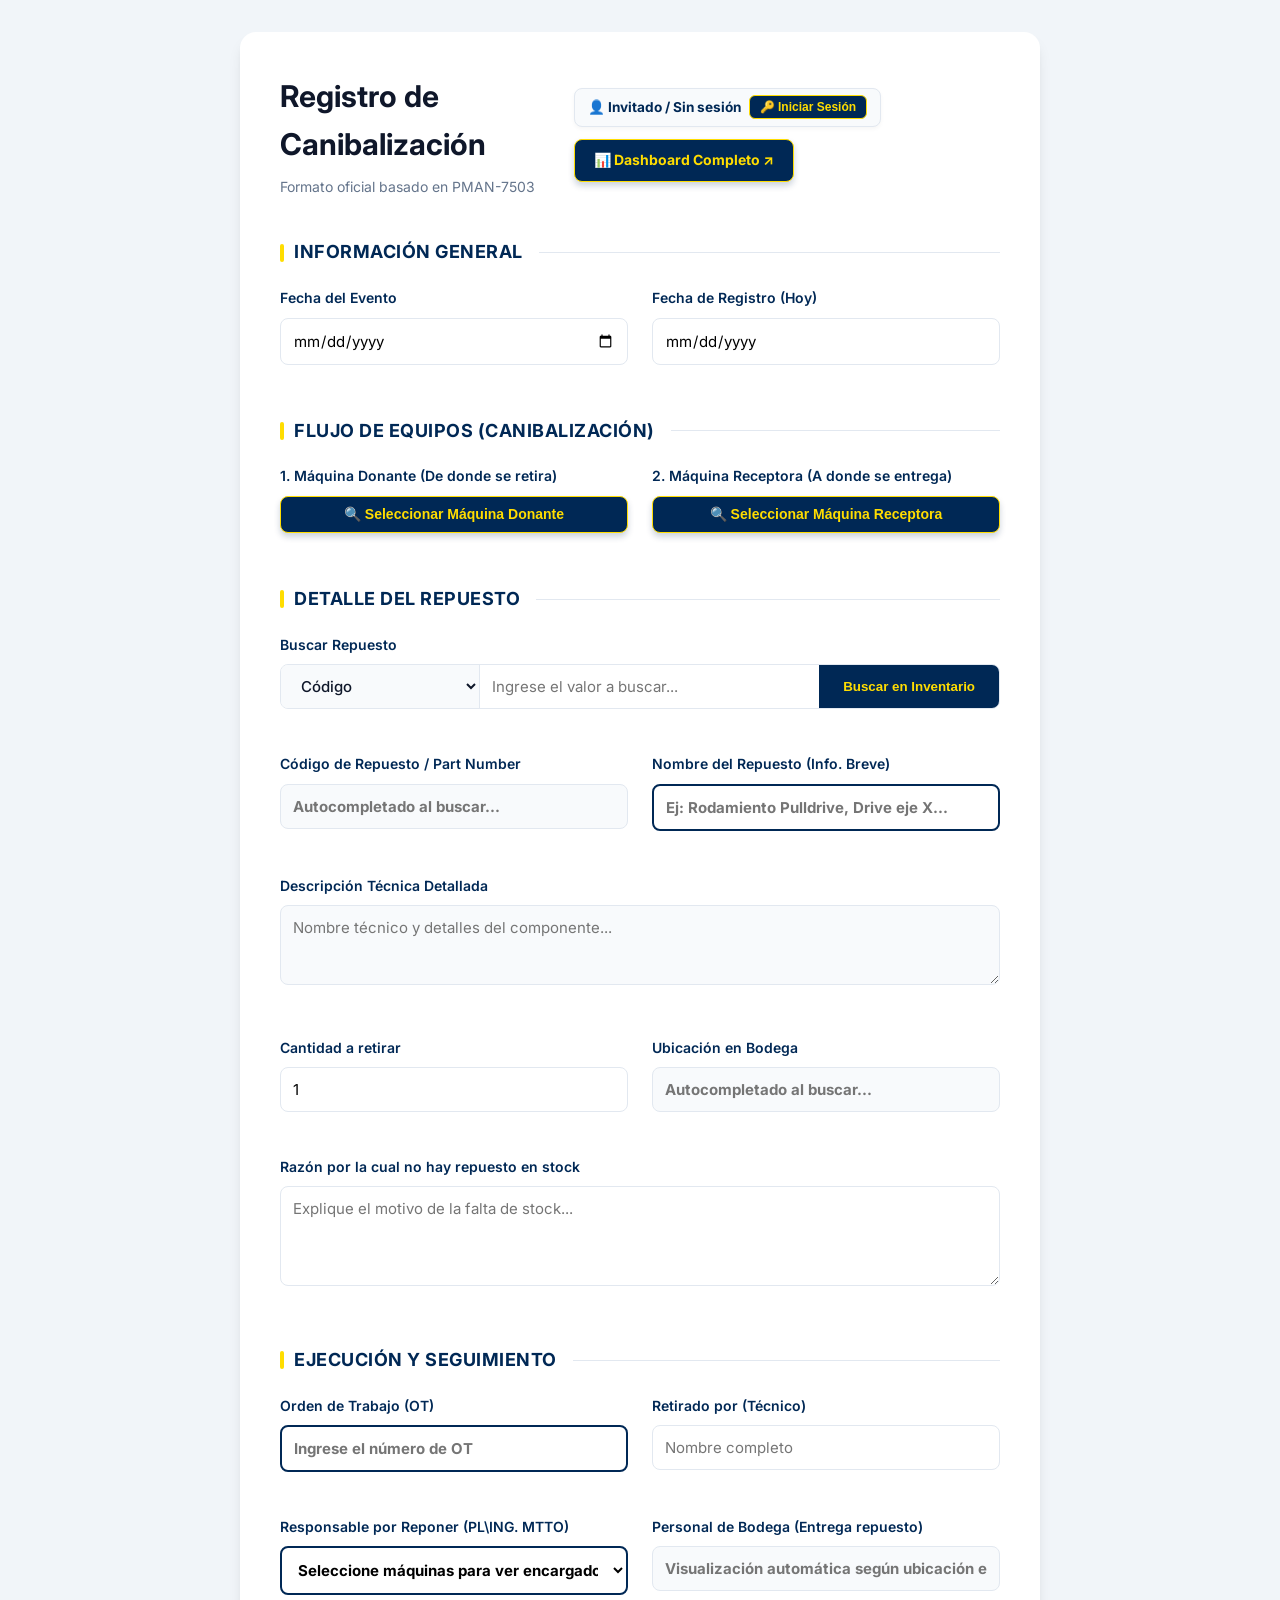
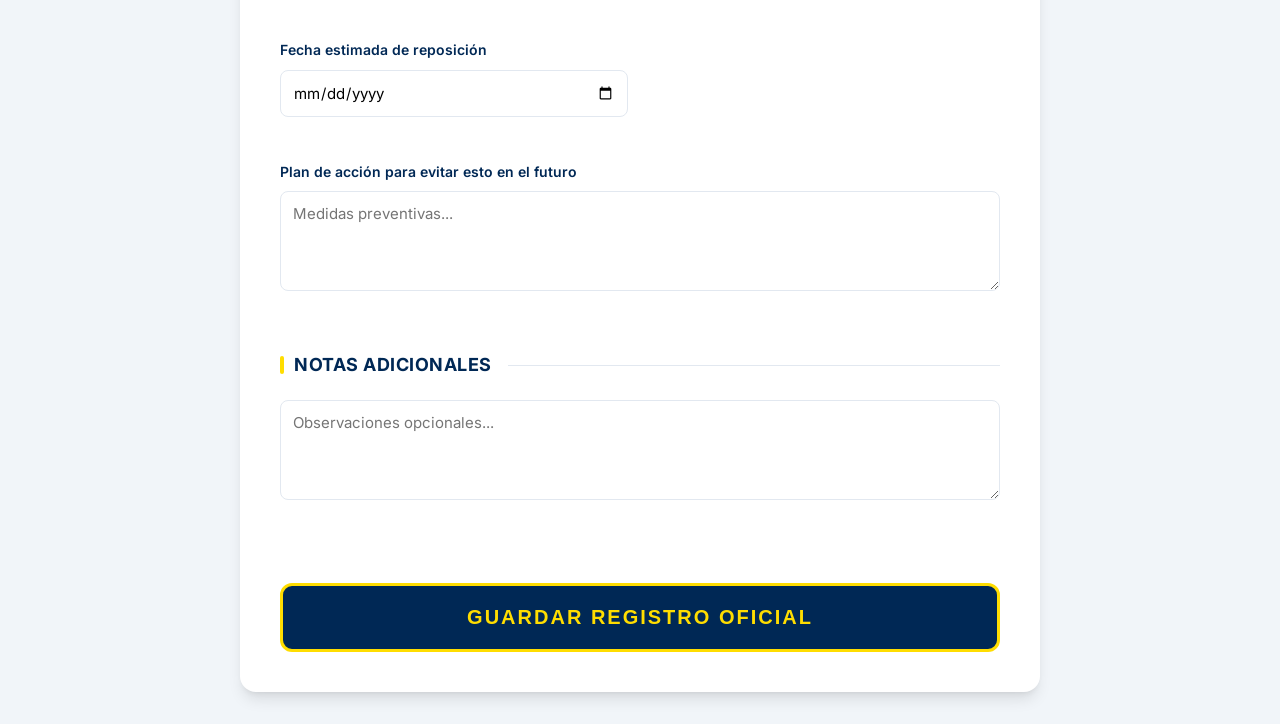
==== commit ea12028e: "Backup punto de restauracion antes de corregir login" ====
--- a/index.html
+++ b/index.html
@@ -6,6 +6,27 @@
     <title>Canibalización de Repuestos | Registro Oficial</title>
     <meta name="viewport" content="width=device-width, initial-scale=1.0">
     <link rel="stylesheet" href="styles.css">
+    <script>
+        function toggleLoginModal() {
+            const modal = document.getElementById('modalLogin');
+            if (modal) {
+                const currentDisplay = window.getComputedStyle(modal).display;
+                if (currentDisplay === 'none') {
+                    modal.style.display = 'flex';
+                    const err = document.getElementById('loginError');
+                    if (err) err.style.display = 'none';
+                } else {
+                    modal.style.display = 'none';
+                }
+            }
+        }
+        function cerrarModal(id) {
+            const modal = document.getElementById(id);
+            if (modal) modal.style.display = 'none';
+        }
+        window.toggleLoginModal = toggleLoginModal;
+        window.cerrarModal = cerrarModal;
+    </script>
 </head>
 
 <body>
@@ -19,7 +40,16 @@
                     <p class="subtitle">Formato oficial basado en PMAN-7503</p>
                 </div>
             </div>
-            <a href="history.html" class="btn-dashboard">Ir al Dashboard Completo ↗</a>
+            <div style="display: flex; gap: 0.75rem; align-items: center; flex-wrap: wrap;">
+                <div id="sessionIndicator" style="display: flex; align-items: center; gap: 0.5rem; background: #f8fafc; padding: 0.4rem 0.8rem; border-radius: 0.5rem; border: 1px solid var(--border-color); font-size: 0.85rem; box-shadow: 0 2px 4px rgba(0,0,0,0.04);">
+                    <span id="sessionUserName" style="font-weight: 700; color: var(--primary-color);">👤 Invitado / Sin sesión</span>
+                    <button id="btnLoginLogout" type="button" onclick="toggleLoginModal()" style="background: var(--primary-color); color: var(--accent-yellow); border: 1px solid var(--accent-yellow); padding: 4px 10px; border-radius: 6px; font-weight: 800; font-size: 0.75rem; cursor: pointer; transition: all 0.2s;">
+                        🔑 Iniciar Sesión
+                    </button>
+                </div>
+                <a href="admin.html" id="navAdminLink" class="btn-dashboard" style="display: none; background: #fef9c3; color: #854d0e; border: 1px solid #facc15;">⚙️ Panel Admin</a>
+                <a href="history.html" class="btn-dashboard">📊 Dashboard Completo ↗</a>
+            </div>
         </header>
 
         <form id="canibalizacionForm">
@@ -106,7 +136,7 @@
                             style="background-color: #f8fafc; cursor: not-allowed; font-weight: 700;">
                     </div>
                     <div class="form-group">
-                        <label>Nombre del Repuesto (Info. Corta)</label>
+                        <label>Nombre del Repuesto (Info. Breve)</label>
                         <input type="text" name="repuesto_nombre" id="repuesto_nombre" required
                             placeholder="Ej: Rodamiento Pulldrive, Drive eje X..."
                             style="border: 2px solid var(--primary-color); font-weight: 700;">
@@ -159,7 +189,8 @@
                     </div>
                     <div class="form-group">
                         <label>Responsable por Reponer (PL\ING. MTTO)</label>
-                        <select name="responsable_reposicion" id="responsable_reposicion" required style="width: 100%; padding: 0.75rem; border-radius: 0.5rem; border: 2px solid var(--primary-color); font-weight: 700; background-color: #ffffff;">
+                        <select name="responsable_reposicion" id="responsable_reposicion" required
+                            style="width: 100%; padding: 0.75rem; border-radius: 0.5rem; border: 2px solid var(--primary-color); font-weight: 700; background-color: #ffffff;">
                             <option value="">Seleccione máquinas para ver encargados...</option>
                         </select>
                         <div id="email_responsable_container"
@@ -191,20 +222,88 @@
                 </div>
 
                 <!-- Container de Encargados de Área (Estructura Interna) -->
-                <div id="containerEncargadosArea" style="display: none; margin-top: 1.5rem; padding: 1.25rem; background: #f0f9ff; border: 1.5px solid #0284c7; border-radius: 0.75rem; box-shadow: 0 4px 6px -1px rgba(0,0,0,0.05);">
-                    <div style="display: flex; justify-content: space-between; align-items: center; border-bottom: 1px solid #bae6fd; padding-bottom: 0.6rem; margin-bottom: 0.75rem;">
-                        <h4 style="margin: 0; color: #0369a1; font-size: 0.95rem; font-weight: 800; display: flex; align-items: center; gap: 0.4rem;">
+                <div id="containerEncargadosArea"
+                    style="display: none; margin-top: 1.5rem; padding: 1.25rem; background: #f0f9ff; border: 1.5px solid #0284c7; border-radius: 0.75rem; box-shadow: 0 4px 6px -1px rgba(0,0,0,0.05);">
+                    <div
+                        style="display: flex; justify-content: space-between; align-items: center; border-bottom: 1px solid #bae6fd; padding-bottom: 0.6rem; margin-bottom: 0.75rem;">
+                        <h4
+                            style="margin: 0; color: #0369a1; font-size: 0.95rem; font-weight: 800; display: flex; align-items: center; gap: 0.4rem;">
                             <span>👥</span> Encargados de Área Detectados (Estructura Interna)
                         </h4>
-                        <a id="btnEnviarCorreoNotificacion" href="#" target="_blank" class="btn-dashboard" style="background: #0284c7; color: white; padding: 6px 14px; font-size: 0.8rem; border-radius: 0.375rem; text-decoration: none; display: inline-flex; align-items: center; gap: 0.4rem; font-weight: 700; box-shadow: 0 2px 4px rgba(0,0,0,0.1);">
-                            ✉️ Redactar Correo
+                        <a id="btnEnviarCorreoNotificacion" href="#" target="_blank" class="btn-dashboard"
+                            style="background: #0284c7; color: white; padding: 6px 14px; font-size: 0.8rem; border-radius: 0.375rem; text-decoration: none; display: inline-flex; align-items: center; gap: 0.4rem; font-weight: 700; box-shadow: 0 2px 4px rgba(0,0,0,0.1);">
+                            ✉️ Vista Previa Correo
                         </a>
                     </div>
                     <div id="gridEncargadosArea">
                         <!-- Se llenará dinámicamente -->
                     </div>
-                    <div style="margin-top: 0.85rem; border-top: 1px dashed #bae6fd; padding-top: 0.5rem; font-size: 0.75rem; color: #0369a1;">
-                        <strong>Correos a Notificar:</strong> <span id="listaCorreosNotificacion" style="font-family: monospace; word-break: break-all;">-</span>
+
+                    <!-- Gestión de Correos Destinatarios con Chips interactivos y botón X -->
+                    <div
+                        style="margin-top: 1rem; border-top: 1px dashed #bae6fd; padding-top: 0.75rem; font-size: 0.75rem; color: #0369a1;">
+                        <div style="display: flex; justify-content: space-between; align-items: center; margin-bottom: 0.5rem; flex-wrap: wrap; gap: 0.5rem;">
+                            <strong>📧 Correos a Notificar (Haz clic en ❌ para eliminar individualmente):</strong>
+                            <div style="display: flex; gap: 0.4rem; flex-wrap: wrap; align-items: center;">
+                                <button type="button" onclick="quitarCorreosRealesTest()"
+                                    style="background: #fee2e2; color: #991b1b; border: 1px solid #f87171; padding: 3px 8px; border-radius: 4px; font-size: 0.72rem; font-weight: 700; cursor: pointer; transition: all 0.2s;"
+                                    title="Retirar todos los correos reales de la estructura para pruebas">
+                                    🚫 Retirar correos reales
+                                </button>
+                                <button type="button" onclick="agregarCorreoTestRapido()"
+                                    style="background: #e0f2fe; color: #0369a1; border: 1px solid #0284c7; padding: 3px 8px; border-radius: 4px; font-size: 0.72rem; font-weight: 700; cursor: pointer; transition: all 0.2s;"
+                                    title="Establecer únicamente cristian_curin@goodyear.com">
+                                    🧪 Usar solo mi correo de prueba
+                                </button>
+                            </div>
+                        </div>
+
+                        <!-- Chips dinámicos interactivos -->
+                        <div id="chipsCorreosForm" style="display: flex; flex-wrap: wrap; gap: 0.4rem; margin-bottom: 0.6rem; min-height: 32px; align-items: center;">
+                            <!-- Renderizado dinámicamente -->
+                        </div>
+
+                        <!-- Input para agregar correo personalizado -->
+                        <div style="display: flex; gap: 0.4rem; max-width: 460px;">
+                            <input type="email" id="inputNuevoCorreoForm" placeholder="Agregar otro correo destinatario (ej: correo@goodyear.com)..." style="flex: 1; padding: 5px 10px; border: 1px solid #bae6fd; border-radius: 4px; font-size: 0.78rem; outline: none;">
+                            <button type="button" onclick="agregarCorreoCustomForm()" style="background: #0284c7; color: white; border: none; padding: 5px 12px; border-radius: 4px; font-size: 0.75rem; font-weight: 700; cursor: pointer;">
+                                ➕ Agregar
+                            </button>
+                        </div>
+                    </div>
+
+                    <!-- Redacción Integrada del Correo -->
+                    <div style="margin-top: 1rem; background: #ffffff; border: 1px solid #bae6fd; border-radius: 0.5rem; padding: 0.85rem;">
+                        <div style="font-weight: 800; color: #0369a1; font-size: 0.82rem; margin-bottom: 0.6rem; display: flex; align-items: center; gap: 0.4rem;">
+                            <span>✍️</span> Redactar / Personalizar Mensaje de Notificación
+                        </div>
+
+                        <div style="margin-bottom: 0.6rem;">
+                            <label style="display: block; font-size: 0.7rem; font-weight: 700; color: #0369a1; text-transform: uppercase; margin-bottom: 2px;">Asunto del Correo:</label>
+                            <input type="text" id="asuntoCorreoForm" placeholder="Asunto del correo..." style="width: 100%; padding: 6px 10px; border: 1px solid #bae6fd; border-radius: 4px; font-size: 0.8rem; font-weight: 600; color: #1e293b; outline: none;">
+                        </div>
+
+                        <div style="margin-bottom: 0.6rem;">
+                            <label style="display: block; font-size: 0.7rem; font-weight: 700; color: #0369a1; text-transform: uppercase; margin-bottom: 2px;">Mensaje / Nota Adicional para el Correo:</label>
+                            <textarea id="notaCorreoForm" rows="2" placeholder="Nota o instrucción adicional que se incluirá en el cuerpo del correo..." style="width: 100%; padding: 6px 10px; border: 1px solid #bae6fd; border-radius: 4px; font-size: 0.8rem; outline: none; font-family: inherit; resize: vertical;"></textarea>
+                        </div>
+
+                        <div style="margin-top: 0.5rem; display: flex; flex-direction: column; gap: 0.4rem; font-size: 0.78rem; color: #0369a1; font-weight: 700; background: #e0f2fe; padding: 10px 12px; border-radius: 6px; border: 1px solid #7dd3fc;">
+                            <div style="display: flex; align-items: center; gap: 0.5rem;">
+                                <input type="checkbox" id="checkEnviarAutoForm" checked style="width: 16px; height: 16px; cursor: pointer;">
+                                <label for="checkEnviarAutoForm" style="cursor: pointer;">
+                                    🚀 Enviar correo automáticamente al presionar "Guardar Registro Oficial"
+                                </label>
+                            </div>
+                            <div style="display: flex; align-items: center; gap: 1.2rem; margin-top: 4px; padding-left: 1.5rem; font-weight: 600;">
+                                <label style="cursor: pointer; display: flex; align-items: center; gap: 0.35rem; color: #0284c7;">
+                                    <input type="radio" name="modoEnvioCorreo" value="backend" checked style="cursor: pointer;"> ⚡ Directo desde Servidor SMTP (Sin abrir Outlook)
+                                </label>
+                                <label style="cursor: pointer; display: flex; align-items: center; gap: 0.35rem; color: #475569;">
+                                    <input type="radio" name="modoEnvioCorreo" value="outlook" style="cursor: pointer;"> ✉️ Abrir ventana en Outlook
+                                </label>
+                            </div>
+                        </div>
                     </div>
                 </div>
             </fieldset>
@@ -225,6 +324,141 @@
 
 
     </div>
+
+    <!-- Modal Pop-Up de Confirmación con fondo borroso -->
+    <div id="modalConfirmacionExito" class="modal"
+        style="display: none; position: fixed; z-index: 3000; left: 0; top: 0; width: 100%; height: 100%; background: rgba(15, 23, 42, 0.7); backdrop-filter: blur(8px); align-items: center; justify-content: center;">
+        <div class="modal-content"
+            style="max-width: 650px; width: 92%; border-radius: 1.25rem; background: #fff; overflow: hidden; border: 2px solid var(--accent-yellow); box-shadow: 0 25px 50px -12px rgba(0,0,0,0.3); animation: popInModal 0.3s cubic-bezier(0.175, 0.885, 0.32, 1.275);">
+            <!-- Header -->
+            <div
+                style="background: var(--primary-color); color: white; padding: 1.25rem 1.5rem; display: flex; justify-content: space-between; align-items: center; border-bottom: 3px solid var(--accent-yellow);">
+                <div style="display: flex; align-items: center; gap: 0.75rem;">
+                    <span style="font-size: 1.75rem;">✅</span>
+                    <div>
+                        <h3
+                            style="margin: 0; color: var(--accent-yellow); font-size: 1.2rem; font-weight: 800; text-transform: uppercase; font-family: 'Outfit', sans-serif;">
+                            ¡Registro Exitoso!</h3>
+                        <p style="margin: 0; font-size: 0.8rem; color: #cbd5e1;">Canibalización registrada oficialmente
+                            en el sistema</p>
+                    </div>
+                </div>
+                <button type="button" class="btn-close" onclick="cerrarModalConfirmacion()"
+                    style="color: var(--accent-yellow); font-size: 2rem; border: none; background: none; cursor: pointer;">&times;</button>
+            </div>
+
+            <!-- Body -->
+            <div style="padding: 1.5rem; max-height: 70vh; overflow-y: auto;">
+                <!-- Brief Summary Box -->
+                <div
+                    style="background: #f8fafc; border: 1px solid var(--border-color); border-radius: 0.75rem; padding: 1rem; margin-bottom: 1.25rem;">
+                    <div
+                        style="display: flex; justify-content: space-between; align-items: center; border-bottom: 1px dashed #cbd5e1; padding-bottom: 0.5rem; margin-bottom: 0.75rem;">
+                        <span style="font-size: 0.85rem; font-weight: 800; color: var(--primary-color);">REGISTRO ID:
+                            <span id="confRecordId" style="color: #0369a1;">#</span></span>
+                        <span id="confFecha"
+                            style="font-size: 0.75rem; background: #e2e8f0; padding: 2px 8px; border-radius: 4px; font-weight: 700;">-</span>
+                    </div>
+                    <div style="display: grid; grid-template-columns: 1fr 1fr; gap: 0.75rem; font-size: 0.85rem;">
+                        <div><span style="color: var(--text-muted); font-size:0.75rem; display:block;">ORDEN DE
+                                TRABAJO</span> <strong id="confOT" style="color: var(--primary-color);">-</strong></div>
+                        <div><span style="color: var(--text-muted); font-size:0.75rem; display:block;">REPUESTO</span>
+                            <strong id="confRepuesto" style="color: var(--primary-color);">-</strong></div>
+                        <div
+                            style="grid-column: span 2; background: white; padding: 0.5rem 0.75rem; border-radius: 0.5rem; border: 1px solid #e2e8f0;">
+                            <span
+                                style="color: var(--text-muted); font-size:0.75rem; display:block; margin-bottom: 2px;">FLUJO
+                                DE EQUIPOS</span>
+                            <span id="confOrigen" style="color:#991b1b; font-weight:700;">-</span>
+                            <span style="color: var(--primary-color); font-weight:800; margin: 0 4px;">➔</span>
+                            <span id="confDestino" style="color:#166534; font-weight:700;">-</span>
+                        </div>
+                        <div><span style="color: var(--text-muted); font-size:0.75rem; display:block;">RETIRADO
+                                POR</span> <strong id="confTecnico">-</strong></div>
+                        <div><span style="color: var(--text-muted); font-size:0.75rem; display:block;">RESPONSABLE
+                                REPOSICIÓN</span> <strong id="confResponsable">-</strong></div>
+                    </div>
+                </div>
+
+                <!-- Recipient Emails & Custom Test Emails Section -->
+                <div
+                    style="background: #f0f9ff; border: 1.5px solid #0284c7; border-radius: 0.75rem; padding: 1.25rem;">
+                    <div
+                        style="display: flex; justify-content: space-between; align-items: center; margin-bottom: 0.5rem;">
+                        <h4
+                            style="margin: 0; color: #0369a1; font-size: 0.9rem; font-weight: 800; display: flex; align-items: center; gap: 0.4rem;">
+                            <span>✉️</span> Destinatarios a Notificar
+                        </h4>
+                        <span
+                            style="font-size: 0.7rem; background: #0284c7; color: white; padding: 2px 8px; border-radius: 12px; font-weight: 700; text-transform: uppercase;">Modo
+                            Pruebas</span>
+                    </div>
+                    <p style="font-size: 0.78rem; color: #0369a1; margin-bottom: 0.5rem;">
+                        Puedes retirar los correos reales de la estructura o usar tu correo de prueba:
+                    </p>
+
+                    <div style="display: flex; gap: 0.4rem; margin-bottom: 0.75rem; flex-wrap: wrap;">
+                        <button type="button" onclick="quitarTodosCorreosModal()"
+                            style="background: #fee2e2; color: #991b1b; border: 1px solid #f87171; padding: 3px 8px; border-radius: 4px; font-size: 0.72rem; font-weight: 700; cursor: pointer;">
+                            🚫 Retirar correos reales
+                        </button>
+                        <button type="button" onclick="usarSoloMiCorreoModal()"
+                            style="background: #e0f2fe; color: #0369a1; border: 1px solid #0284c7; padding: 3px 8px; border-radius: 4px; font-size: 0.72rem; font-weight: 700; cursor: pointer;">
+                            🧪 Usar solo cristian_curin@goodyear.com
+                        </button>
+                    </div>
+
+                    <!-- Email List Chips -->
+                    <div id="confCorreosChips"
+                        style="display: flex; flex-wrap: wrap; gap: 0.4rem; margin-bottom: 0.85rem; min-height: 32px; align-items: center;">
+                        <!-- Chips dinámicos -->
+                    </div>
+
+                    <!-- Input to add custom email -->
+                    <div style="display: flex; gap: 0.5rem;">
+                        <input type="email" id="inputCustomEmail"
+                            placeholder="Agregar correo de prueba (ej: cristian_curin@goodyear.com)..."
+                            style="flex: 1; padding: 0.55rem 0.75rem; font-size: 0.85rem; border: 1px solid #bae6fd; border-radius: 0.5rem; outline: none;">
+                        <button type="button" onclick="agregarCorreoPruebaModal()"
+                            style="background: #0284c7; color: white; border: none; padding: 0.55rem 1rem; border-radius: 0.5rem; font-size: 0.8rem; font-weight: 700; cursor: pointer; transition: all 0.2s; white-space: nowrap;">
+                            + Agregar Correo
+                        </button>
+                    </div>
+                </div>
+            </div>
+
+            <!-- Footer Actions -->
+            <div
+                style="background: #f8fafc; padding: 1rem 1.5rem; border-top: 1px solid var(--border-color); display: flex; gap: 0.75rem; justify-content: flex-end; flex-wrap: wrap; align-items: center;">
+                <button type="button" onclick="cerrarModalConfirmacion()"
+                    style="padding: 0.65rem 1.2rem; background: #e2e8f0; color: var(--text-main); border: 1px solid #cbd5e1; border-radius: 0.5rem; font-weight: 700; cursor: pointer; font-size: 0.85rem;">
+                    ➕ Crear Otro Registro
+                </button>
+                <a id="btnVerDetalleConfirmacion" href="#" class="btn-dashboard"
+                    style="padding: 0.65rem 1.2rem; font-size: 0.85rem; border-radius: 0.5rem; font-weight: 700; text-decoration: none; display: inline-flex; align-items: center; gap: 0.4rem; background: #334155; color: white; border: 1px solid #475569;">
+                    📜 Ver Detalle Completo
+                </a>
+                <a id="btnRedactarCorreoConfirmacion" href="#" target="_blank" class="btn-dashboard"
+                    style="padding: 0.65rem 1.2rem; font-size: 0.85rem; border-radius: 0.5rem; font-weight: 800; text-decoration: none; display: inline-flex; align-items: center; gap: 0.4rem; background: #0284c7; color: white; border: 1px solid var(--accent-yellow); box-shadow: 0 4px 12px rgba(2, 132, 199, 0.3);">
+                    ✉️ Redactar / Enviar Correo
+                </a>
+            </div>
+        </div>
+    </div>
+
+    <style>
+        @keyframes popInModal {
+            0% {
+                transform: scale(0.85);
+                opacity: 0;
+            }
+
+            100% {
+                transform: scale(1);
+                opacity: 1;
+            }
+        }
+    </style>
 
     <!-- Modal para el Árbol de Equipos -->
     <div id="modalArbol" class="modal">
@@ -233,12 +467,16 @@
                 <h2 id="modalArbolTitulo" style="margin:0; font-size:1.25rem;">Explorador Visual de Equipos</h2>
                 <button type="button" id="btnCerrarArbol" class="btn-close">&times;</button>
             </div>
-            <div class="modal-search" style="padding: 1rem 1.5rem; border-bottom: 1px solid var(--border-color); background: #f8fafc;">
+            <div class="modal-search"
+                style="padding: 1rem 1.5rem; border-bottom: 1px solid var(--border-color); background: #f8fafc;">
                 <div style="position: relative; width: 100%;">
-                    <input type="text" id="inputBuscarArbol" placeholder="🔍 Buscar equipo por nombre, tag o ubicación..." 
-                        style="width: 100%; padding: 0.75rem 1rem; border-radius: 0.5rem; border: 1px solid var(--border-color); font-size: 0.9rem;" autocomplete="off">
-                    <div id="resultadosBusquedaArbol" class="autocomplete-results" 
-                        style="display: none; position: absolute; top: 100%; left: 0; right: 0; max-height: 250px; overflow-y: auto; background: white; border: 1px solid var(--border-color); border-radius: 0.5rem; z-index: 2100; box-shadow: var(--shadow-lg);"></div>
+                    <input type="text" id="inputBuscarArbol"
+                        placeholder="🔍 Buscar equipo por nombre, tag o ubicación..."
+                        style="width: 100%; padding: 0.75rem 1rem; border-radius: 0.5rem; border: 1px solid var(--border-color); font-size: 0.9rem;"
+                        autocomplete="off">
+                    <div id="resultadosBusquedaArbol" class="autocomplete-results"
+                        style="display: none; position: absolute; top: 100%; left: 0; right: 0; max-height: 250px; overflow-y: auto; background: white; border: 1px solid var(--border-color); border-radius: 0.5rem; z-index: 2100; box-shadow: var(--shadow-lg);">
+                    </div>
                 </div>
             </div>
             <div class="modal-body">
@@ -757,7 +995,7 @@
             codInput.value = "";
             descInput.value = "";
             document.getElementById('repuesto_nombre').value = "";
-            
+
             // Configurar ubicación de bodega por defecto en modo manual
             if (bodegaInput) {
                 bodegaInput.value = "SIN UBICACIÓN DESIGNADA";
@@ -767,7 +1005,7 @@
                 bodegaInput.style.color = "#991b1b";
                 bodegaInput.style.cursor = "text";
             }
-            
+
             // Habilitar inputs para modo manual
             codInput.readOnly = false;
             codInput.style.backgroundColor = "#ffffff";
@@ -1062,19 +1300,87 @@
                         }
                     }
                 }
-            } catch (err) {
-                console.error("Error buscando correo del jefe:", err);
-            }
+            } catch (e) {
+                console.error("Error al buscar correo del jefe:", e);
+            }
+            actualizarEnlaceCorreoNotificacion();
         }
 
         let ultimosEncargadosArea = null;
+        let correosNotificacionForm = [];
+        let encargadosManualModificados = false;
+
+        function renderCardHtml(c) {
+            const email = (c.correo || '').trim();
+            const hasEmail = email !== '';
+            const isIncluded = hasEmail && correosNotificacionForm.includes(email);
+            return `
+                <div style="background: white; padding: 0.6rem 0.8rem; border-radius: 0.5rem; border: 1px solid #bae6fd; box-shadow: 0 1px 2px rgba(0,0,0,0.03); display: flex; flex-direction: column; justify-content: space-between;">
+                    <div>
+                        <div style="font-weight: 800; color: #0284c7; font-size: 0.75rem; text-transform: uppercase; margin-bottom: 2px;">
+                            ${c.cargo === 'ETL' ? '👔 ETL' : c.cargo === 'Planner' ? '📋 Planner' : c.cargo.includes('Ingeniero') ? '🛠️ Ing. Mantenimiento' : '👤 ' + c.cargo}
+                        </div>
+                        <div style="font-weight: 700; color: #1e293b; font-size: 0.85rem;">${c.nombre}</div>
+                        <div style="font-size: 0.7rem; color: #0284c7; font-weight: 600; word-break: break-all; overflow-wrap: anywhere;">📧 ${email || 'Sin correo'}</div>
+                        <div style="font-size: 0.65rem; color: #64748b; margin-top: 2px;">📍 ${c.division || ''} - ${c.area || c.departamento || ''}</div>
+                    </div>
+                    ${hasEmail ? `
+                        <div style="margin-top: 0.5rem; border-top: 1px solid #f1f5f9; padding-top: 0.35rem; display: flex; justify-content: flex-end;">
+                            <button type="button" onclick="toggleContactoCard('${email}')" style="background: ${isIncluded ? '#fee2e2' : '#e0f2fe'}; color: ${isIncluded ? '#991b1b' : '#0369a1'}; border: 1px solid ${isIncluded ? '#f87171' : '#7dd3fc'}; padding: 2px 8px; border-radius: 4px; font-size: 0.7rem; font-weight: 700; cursor: pointer; transition: all 0.2s;">
+                                ${isIncluded ? '❌ Quitar' : '➕ Incluir'}
+                            </button>
+                        </div>
+                    ` : ''}
+                </div>
+            `;
+        }
+
+        function renderGridEncargados(data) {
+            const grid = document.getElementById('gridEncargadosArea');
+            if (!grid || !data) return;
+
+            const pathDonante = document.getElementById('valDonante')?.value || '';
+            const pathReceptora = document.getElementById('valReceptora')?.value || '';
+            const donanteContacts = data.donante || [];
+            const receptoraContacts = data.receptora || [];
+            const combinados = data.combinados || [];
+
+            const donanteCorreos = donanteContacts.map(c => c.correo).filter(Boolean).sort().join(',');
+            const receptoraCorreos = receptoraContacts.map(c => c.correo).filter(Boolean).sort().join(',');
+            const sonDistintasAreas = pathDonante && pathReceptora && (donanteCorreos !== receptoraCorreos);
+
+            if (sonDistintasAreas) {
+                grid.innerHTML = `
+                    <div style="margin-bottom: 0.85rem;">
+                        <div style="font-size: 0.8rem; font-weight: 800; color: #991b1b; background: #fee2e2; border: 1px solid #fca5a5; padding: 4px 10px; border-radius: 6px; display: inline-block; margin-bottom: 0.6rem;">
+                            🔴 Encargados Máquina Donante (Origen: ${pathDonante.split(' > ').pop()})
+                        </div>
+                        <div style="display: grid; grid-template-columns: repeat(auto-fit, minmax(220px, 1fr)); gap: 0.75rem;">
+                            ${donanteContacts.map(renderCardHtml).join('')}
+                        </div>
+                    </div>
+                    <div>
+                        <div style="font-size: 0.8rem; font-weight: 800; color: #166534; background: #dcfce7; border: 1px solid #86efac; padding: 4px 10px; border-radius: 6px; display: inline-block; margin-bottom: 0.6rem;">
+                            🟢 Encargados Máquina Receptora (Destino: ${pathReceptora.split(' > ').pop()})
+                        </div>
+                        <div style="display: grid; grid-template-columns: repeat(auto-fit, minmax(220px, 1fr)); gap: 0.75rem;">
+                            ${receptoraContacts.map(renderCardHtml).join('')}
+                        </div>
+                    </div>
+                `;
+            } else {
+                grid.innerHTML = `
+                    <div style="display: grid; grid-template-columns: repeat(auto-fit, minmax(220px, 1fr)); gap: 0.75rem;">
+                        ${combinados.map(renderCardHtml).join('')}
+                    </div>
+                `;
+            }
+        }
 
         async function actualizarEncargadosArea() {
             const pathDonante = document.getElementById('valDonante')?.value || '';
             const pathReceptora = document.getElementById('valReceptora')?.value || '';
             const container = document.getElementById('containerEncargadosArea');
-            const grid = document.getElementById('gridEncargadosArea');
-            const listaCorreos = document.getElementById('listaCorreosNotificacion');
 
             if (!pathDonante && !pathReceptora) {
                 if (container) container.style.display = 'none';
@@ -1086,70 +1392,22 @@
                 const data = await response.json();
                 ultimosEncargadosArea = data;
 
-                if (!grid || !container) return;
-
-                const donanteContacts = data.donante || [];
-                const receptoraContacts = data.receptora || [];
                 const combinados = data.combinados || [];
-
                 if (combinados.length === 0) {
-                    container.style.display = 'none';
+                    if (container) container.style.display = 'none';
                     return;
                 }
 
-                // Verificar si donante y receptora pertenecen a áreas distintas
-                const donanteCorreos = donanteContacts.map(c => c.correo).filter(Boolean).sort().join(',');
-                const receptoraCorreos = receptoraContacts.map(c => c.correo).filter(Boolean).sort().join(',');
-                const sonDistintasAreas = pathDonante && pathReceptora && (donanteCorreos !== receptoraCorreos);
-
-                function renderCardHtml(c) {
-                    return `
-                        <div style="background: white; padding: 0.6rem 0.8rem; border-radius: 0.5rem; border: 1px solid #bae6fd; box-shadow: 0 1px 2px rgba(0,0,0,0.03);">
-                            <div style="font-weight: 800; color: #0284c7; font-size: 0.75rem; text-transform: uppercase; margin-bottom: 2px;">
-                                ${c.cargo === 'ETL' ? '👔 ETL' : c.cargo === 'Planner' ? '📋 Planner' : c.cargo.includes('Ingeniero') ? '🛠️ Ing. Mantenimiento' : '👤 ' + c.cargo}
-                            </div>
-                            <div style="font-weight: 700; color: #1e293b; font-size: 0.85rem;">${c.nombre}</div>
-                            <div style="font-size: 0.7rem; color: #0284c7; font-weight: 600; word-break: break-all; overflow-wrap: anywhere;">📧 ${c.correo || 'Sin correo'}</div>
-                            <div style="font-size: 0.65rem; color: #64748b; margin-top: 2px;">📍 ${c.division || ''} - ${c.area || c.departamento || ''}</div>
-                        </div>
-                    `;
-                }
-
-                if (sonDistintasAreas) {
-                    grid.innerHTML = `
-                        <div style="margin-bottom: 0.85rem;">
-                            <div style="font-size: 0.8rem; font-weight: 800; color: #991b1b; background: #fee2e2; border: 1px solid #fca5a5; padding: 4px 10px; border-radius: 6px; display: inline-block; margin-bottom: 0.6rem;">
-                                🔴 Encargados Máquina Donante (Origen: ${pathDonante.split(' > ').pop()})
-                            </div>
-                            <div style="display: grid; grid-template-columns: repeat(auto-fit, minmax(220px, 1fr)); gap: 0.75rem;">
-                                ${donanteContacts.map(renderCardHtml).join('')}
-                            </div>
-                        </div>
-                        <div>
-                            <div style="font-size: 0.8rem; font-weight: 800; color: #166534; background: #dcfce7; border: 1px solid #86efac; padding: 4px 10px; border-radius: 6px; display: inline-block; margin-bottom: 0.6rem;">
-                                🟢 Encargados Máquina Receptora (Destino: ${pathReceptora.split(' > ').pop()})
-                            </div>
-                            <div style="display: grid; grid-template-columns: repeat(auto-fit, minmax(220px, 1fr)); gap: 0.75rem;">
-                                ${receptoraContacts.map(renderCardHtml).join('')}
-                            </div>
-                        </div>
-                    `;
-                } else {
-                    grid.innerHTML = `
-                        <div style="display: grid; grid-template-columns: repeat(auto-fit, minmax(220px, 1fr)); gap: 0.75rem;">
-                            ${combinados.map(renderCardHtml).join('')}
-                        </div>
-                    `;
-                }
-
-                const correos = data.correos_notificacion || [];
-                if (listaCorreos) {
-                    listaCorreos.innerText = correos.join('; ') || 'Sin correos';
-                }
-
-                container.style.display = 'block';
-
-                // Poblar el selector estricto de Responsable por Reponer con los encargados del área
+                if (!encargadosManualModificados) {
+                    correosNotificacionForm = (data.correos_notificacion || []).slice();
+                }
+
+                renderGridEncargados(data);
+                renderizarChipsForm();
+
+                if (container) container.style.display = 'block';
+
+                // Poblar selector estricto de Responsable por Reponer
                 const respSelect = document.getElementById('responsable_reposicion');
                 if (respSelect) {
                     const prevValue = respSelect.value;
@@ -1159,7 +1417,6 @@
                         </option>
                     `).join('');
 
-                    // Seleccionar por defecto al Planner
                     let defaultIndex = combinados.findIndex(c => c.cargo === 'Planner');
                     if (defaultIndex === -1) defaultIndex = 0;
 
@@ -1169,7 +1426,6 @@
                         respSelect.selectedIndex = defaultIndex;
                     }
 
-                    // Actualizar inputs ocultos del responsable
                     const selectedOpt = respSelect.options[respSelect.selectedIndex];
                     if (selectedOpt) {
                         const emailCont = document.getElementById('email_responsable_container');
@@ -1196,6 +1452,79 @@
             }
         }
 
+        function renderizarChipsForm() {
+            const container = document.getElementById('chipsCorreosForm');
+            if (!container) return;
+
+            if (correosNotificacionForm.length === 0) {
+                container.innerHTML = '<span style="font-size:0.75rem; color:#dc2626; font-weight:700; font-style:italic;">🚫 Ningún correo configurado (no se enviarán notificaciones). Agregue uno abajo o utilice los botones.</span>';
+            } else {
+                container.innerHTML = correosNotificacionForm.map((email, idx) => `
+                    <span style="display:inline-flex; align-items:center; gap:0.4rem; background:#e0f2fe; color:#0369a1; border:1px solid #7dd3fc; padding:4px 10px; border-radius:20px; font-size:0.75rem; font-weight:700;">
+                        📧 ${email}
+                        <button type="button" onclick="eliminarCorreoChipForm(${idx})" style="background:#bae6fd; border:none; color:#0369a1; border-radius:50%; width:18px; height:18px; display:inline-flex; align-items:center; justify-content:center; cursor:pointer; font-weight:bold; font-size:0.85rem; padding:0; line-height:1;" title="Eliminar ${email} de la lista">&times;</button>
+                    </span>
+                `).join('');
+            }
+
+            actualizarEnlaceCorreoNotificacion();
+        }
+
+        function eliminarCorreoChipForm(index) {
+            encargadosManualModificados = true;
+            correosNotificacionForm.splice(index, 1);
+            renderizarChipsForm();
+            if (ultimosEncargadosArea) renderGridEncargados(ultimosEncargadosArea);
+        }
+
+        function toggleContactoCard(email) {
+            encargadosManualModificados = true;
+            const idx = correosNotificacionForm.indexOf(email);
+            if (idx !== -1) {
+                correosNotificacionForm.splice(idx, 1);
+            } else {
+                correosNotificacionForm.push(email);
+            }
+            renderizarChipsForm();
+            if (ultimosEncargadosArea) renderGridEncargados(ultimosEncargadosArea);
+        }
+
+        function agregarCorreoCustomForm() {
+            const input = document.getElementById('inputNuevoCorreoForm');
+            if (!input) return;
+            const email = input.value.trim();
+
+            if (!email || !email.includes('@')) {
+                alert('Por favor ingrese una dirección de correo válida.');
+                return;
+            }
+
+            encargadosManualModificados = true;
+            if (!correosNotificacionForm.includes(email)) {
+                correosNotificacionForm.push(email);
+            }
+            input.value = '';
+            renderizarChipsForm();
+            if (ultimosEncargadosArea) renderGridEncargados(ultimosEncargadosArea);
+        }
+
+        function quitarCorreosRealesTest() {
+            encargadosManualModificados = true;
+            correosNotificacionForm = [];
+            renderizarChipsForm();
+            if (ultimosEncargadosArea) renderGridEncargados(ultimosEncargadosArea);
+            alert("Se han retirado todos los correos de la lista.");
+        }
+
+        function agregarCorreoTestRapido() {
+            const miCorreo = "cristian_curin@goodyear.com";
+            encargadosManualModificados = true;
+            correosNotificacionForm = [miCorreo];
+            renderizarChipsForm();
+            if (ultimosEncargadosArea) renderGridEncargados(ultimosEncargadosArea);
+            alert(`Se configuró únicamente el correo de prueba (${miCorreo}).`);
+        }
+
         function actualizarEnlaceCorreoNotificacion() {
             const btnMail = document.getElementById('btnEnviarCorreoNotificacion');
             if (!btnMail) return;
@@ -1207,29 +1536,30 @@
             const cantidad = document.querySelector('input[name="cantidad"]')?.value || '1';
             const ot = document.getElementById('orden_trabajo')?.value || 'S/N';
             const retiradoPor = document.getElementById('retirado_por')?.value || 'N/A';
-            const correoTecnico = document.getElementById('correo_tecnico')?.value || '';
             const responsable = document.getElementById('responsable_reposicion')?.value || 'N/A';
-            const correoResponsable = document.getElementById('correo_responsable')?.value || '';
-            
+
             const codigoBodega = document.getElementById('codigo_bodega')?.value || '';
             const tieneBodegaValida = codigoBodega && codigoBodega !== 'SIN UBICACIÓN DESIGNADA' && codigoBodega !== 'Autocompletado al buscar...';
             const personalBodegaText = tieneBodegaValida ? (document.getElementById('personal_bodega')?.value || 'N/A') : 'No aplica (Sin ubicación en bodega - Gestión de Planner / Ing. Mtto)';
-            const correoBodega = tieneBodegaValida ? (document.getElementById('correo_bodega')?.value || '') : '';
 
             const fechaEstimada = document.querySelector('input[name="tiempo_reposicion"]')?.value || 'N/A';
             const razon = document.querySelector('textarea[name="razon"]')?.value || 'N/A';
             const planAccion = document.querySelector('textarea[name="plan_accion"]')?.value || 'N/A';
 
-            let toList = [];
-            if (ultimosEncargadosArea && ultimosEncargadosArea.correos_notificacion) {
-                toList = [...ultimosEncargadosArea.correos_notificacion];
-            }
-            if (correoTecnico && !toList.includes(correoTecnico)) toList.push(correoTecnico);
-            if (correoResponsable && !toList.includes(correoResponsable)) toList.push(correoResponsable);
-            if (correoBodega && !toList.includes(correoBodega)) toList.push(correoBodega);
-
-            const subject = encodeURIComponent(`[CANIBALIZACIÓN] Notificación de Cambio de Repuesto - OT: ${ot}`);
-            const bodyText = `Estimados,
+            // Auto-poblar o usar asunto personalizado
+            const inputAsunto = document.getElementById('asuntoCorreoForm');
+            const defaultSubject = `[CANIBALIZACIÓN] Notificación de Cambio de Repuesto - OT: ${ot}`;
+            if (inputAsunto && (!inputAsunto.value || inputAsunto.value.startsWith('[CANIBALIZACIÓN]'))) {
+                inputAsunto.value = defaultSubject;
+            }
+
+            const customSubject = (inputAsunto && inputAsunto.value.trim()) ? inputAsunto.value.trim() : defaultSubject;
+            const customNota = document.getElementById('notaCorreoForm')?.value.trim() || '';
+
+            let toList = correosNotificacionForm.slice();
+
+            const subject = encodeURIComponent(customSubject);
+            let bodyText = `Estimados,
 
 Se ha realizado el registro oficial de una canibalización de repuesto en Planta Goodyear L504. A continuación se detallan los datos del evento y los encargados asignados por área:
 
@@ -1252,6 +1582,23 @@
 --------------------------------------------------
 • Retirado por (Técnico): ${retiradoPor}
 • Responsable por Reponer: ${responsable}
+• Personal de Bodega: ${personalBodegaText}
+• Fecha Estimada Reposición: ${fechaEstimada}
+
+--------------------------------------------------
+PLAN DE ACCIÓN PREVENTIVO
+--------------------------------------------------
+${planAccion}`;
+
+            if (customNota) {
+                bodyText += `\n\n--------------------------------------------------\nNOTA ADICIONAL DEL REMITENTE\n--------------------------------------------------\n${customNota}`;
+            }
+
+            bodyText += `\n\n--------------------------------------------------\nMensaje generado automáticamente por el Sistema de Canibalización Goodyear L504 (PMAN-7503).`;
+
+            const mailtoUrl = `mailto:${toList.join(',')}?subject=${subject}&body=${encodeURIComponent(bodyText)}`;
+            btnMail.href = mailtoUrl;
+        }eponer: ${responsable}
 • Personal de Bodega: ${personalBodegaText}
 • Fecha Estimada Reposición: ${fechaEstimada}
 
@@ -1486,8 +1833,8 @@
             targetMachineContext = context;
             const titulo = document.getElementById('modalArbolTitulo');
             if (titulo) {
-                titulo.innerText = context === 'donante' 
-                    ? 'Explorador - Selección Máquina DONANTE' 
+                titulo.innerText = context === 'donante'
+                    ? 'Explorador - Selección Máquina DONANTE'
                     : 'Explorador - Selección Máquina RECEPTORA';
             }
         };
@@ -1642,10 +1989,10 @@
             if (!currentParent) return;
 
             let pathAcumulado = '';
-            
+
             for (let i = 0; i < parts.length; i++) {
                 pathAcumulado = pathAcumulado ? `${pathAcumulado} > ${parts[i]}` : parts[i];
-                
+
                 let searchContainer = currentParent;
                 if (currentParent.classList.contains('children-container')) {
                     searchContainer = currentParent;
@@ -1668,7 +2015,7 @@
                 if (i < parts.length - 1) {
                     const toggle = nodeDiv.querySelector(':scope > .node-content > .node-toggle');
                     const childrenContainer = nodeDiv.querySelector(':scope > .children-container');
-                    
+
                     if (toggle && childrenContainer) {
                         if (!toggle.classList.contains('expanded') || childrenContainer.innerHTML === '') {
                             toggle.click();
@@ -1770,7 +2117,15 @@
             const year = now.getFullYear();
             const month = String(now.getMonth() + 1).padStart(2, '0');
             const day = String(now.getDate()).padStart(2, '0');
-            document.getElementById('fecha_registro').value = `${year}-${month}-${day}`;
+            const todayStr = `${year}-${month}-${day}`;
+
+            document.getElementById('fecha_registro').value = todayStr;
+
+            const fechaInput = document.querySelector('input[name="fecha"]');
+            if (fechaInput) fechaInput.max = todayStr;
+
+            const reposicionInput = document.querySelector('input[name="tiempo_reposicion"]');
+            if (reposicionInput) reposicionInput.min = todayStr;
 
             // 2. Cargar equipos (proceso pesado)
             cargarEquipos().catch(err => console.error("Error equipos:", err));
@@ -1838,11 +2193,211 @@
             });
         });
 
+        // Lógica de correos y modal de confirmación
+        let correosConfirmacionList = [];
+        let ultimoPayloadRegistro = null;
+        let modoPruebaSinCorreosReales = false;
+
+        function quitarCorreosRealesTest() {
+            modoPruebaSinCorreosReales = true;
+            if (ultimosEncargadosArea) {
+                ultimosEncargadosArea.correos_notificacion = [];
+            }
+            const listaCorreos = document.getElementById('listaCorreosNotificacion');
+            if (listaCorreos) {
+                listaCorreos.innerText = '🚫 Correos reales retirados (Modo Prueba)';
+                listaCorreos.style.color = '#dc2626';
+            }
+            actualizarEnlaceCorreoNotificacion();
+            alert("Se han retirado todos los correos reales de la estructura para esta prueba.");
+        }
+
+        function agregarCorreoTestRapido() {
+            const miCorreo = "cristian_curin@goodyear.com";
+            modoPruebaSinCorreosReales = true;
+            if (!ultimosEncargadosArea) {
+                ultimosEncargadosArea = { correos_notificacion: [] };
+            }
+            ultimosEncargadosArea.correos_notificacion = [miCorreo];
+            
+            const listaCorreos = document.getElementById('listaCorreosNotificacion');
+            if (listaCorreos) {
+                listaCorreos.innerText = miCorreo + " (Solo prueba)";
+                listaCorreos.style.color = '#0284c7';
+            }
+            actualizarEnlaceCorreoNotificacion();
+            alert(`Se configuró exclusivamente el correo de prueba (${miCorreo}) para notificaciones.`);
+        }
+
+        function quitarTodosCorreosModal() {
+            correosConfirmacionList = [];
+            renderizarChipsCorreos();
+            actualizarMailtoConfirmacion();
+        }
+
+        function usarSoloMiCorreoModal() {
+            correosConfirmacionList = ["cristian_curin@goodyear.com"];
+            renderizarChipsCorreos();
+            actualizarMailtoConfirmacion();
+        }
+
+        function mostrarModalConfirmacion(data, newId) {
+            ultimoPayloadRegistro = data;
+            const modalConfirmacion = document.getElementById('modalConfirmacionExito');
+            if (!modalConfirmacion) return;
+
+            // Poblar datos resumidos en el modal
+            document.getElementById('confRecordId').innerText = `#${newId.length >= 8 ? newId.substring(newId.length - 8) : newId}`;
+            document.getElementById('confFecha').innerText = data.fecha || new Date().toISOString().split('T')[0];
+            document.getElementById('confOT').innerText = data.orden_trabajo || 'S/N';
+            document.getElementById('confRepuesto').innerText = `${data.repuesto_nombre || 'Repuesto'} (${data.repuesto_codigo || 'SIN CÓDIGO'})`;
+
+            const donanteShort = (data.maquina_donante || 'N/A').split(' > ').pop();
+            const receptoraShort = (data.maquina_receptora || 'N/A').split(' > ').pop();
+            document.getElementById('confOrigen').innerText = donanteShort;
+            document.getElementById('confDestino').innerText = receptoraShort;
+
+            document.getElementById('confTecnico').innerText = data.retirado_por || 'N/A';
+            document.getElementById('confResponsable').innerText = data.responsable_reposicion || 'N/A';
+
+            // Configurar enlace Ver Detalle
+            const btnDetalle = document.getElementById('btnVerDetalleConfirmacion');
+            if (btnDetalle) {
+                btnDetalle.href = `detail.html?id=${encodeURIComponent(newId)}`;
+            }
+
+            // Recopilar lista de correos destinatarios desde la selección del formulario o encargados
+            if (correosNotificacionForm && correosNotificacionForm.length > 0) {
+                correosConfirmacionList = [...correosNotificacionForm];
+            } else {
+                correosConfirmacionList = [];
+                if (ultimosEncargadosArea && ultimosEncargadosArea.correos_notificacion) {
+                    correosConfirmacionList = [...ultimosEncargadosArea.correos_notificacion];
+                }
+                if (data.correo_tecnico && !correosConfirmacionList.includes(data.correo_tecnico)) {
+                    correosConfirmacionList.push(data.correo_tecnico);
+                }
+                if (data.correo_responsable && !correosConfirmacionList.includes(data.correo_responsable)) {
+                    correosConfirmacionList.push(data.correo_responsable);
+                }
+                if (data.correo_bodega && !correosConfirmacionList.includes(data.correo_bodega)) {
+                    correosConfirmacionList.push(data.correo_bodega);
+                }
+            }
+
+            renderizarChipsCorreos();
+            actualizarMailtoConfirmacion();
+
+            modalConfirmacion.style.display = 'flex';
+        }
+
+        function renderizarChipsCorreos() {
+            const container = document.getElementById('confCorreosChips');
+            if (!container) return;
+
+            if (correosConfirmacionList.length === 0) {
+                container.innerHTML = '<span style="font-size:0.8rem; color:#94a3b8; font-style:italic;">Sin correos destinatarios. Agregue uno abajo.</span>';
+                return;
+            }
+
+            container.innerHTML = correosConfirmacionList.map((email, idx) => `
+                <span style="display:inline-flex; align-items:center; gap:0.4rem; background:#e0f2fe; color:#0369a1; border:1px solid #7dd3fc; padding:4px 10px; border-radius:20px; font-size:0.78rem; font-weight:700;">
+                    📧 ${email}
+                    <button type="button" onclick="quitarCorreoPrueba(${idx})" style="background:none; border:none; color:#0369a1; cursor:pointer; font-weight:bold; font-size:1rem; padding:0 2px; line-height:1;" title="Quitar correo de la lista">&times;</button>
+                </span>
+            `).join('');
+        }
+
+        function quitarCorreoPrueba(index) {
+            correosConfirmacionList.splice(index, 1);
+            renderizarChipsCorreos();
+            actualizarMailtoConfirmacion();
+        }
+
+        function agregarCorreoPruebaModal() {
+            const input = document.getElementById('inputCustomEmail');
+            if (!input) return;
+            const email = input.value.trim();
+
+            if (!email || !email.includes('@')) {
+                alert('Por favor ingrese una dirección de correo válida (ej: cristian_curin@goodyear.com).');
+                return;
+            }
+
+            if (!correosConfirmacionList.includes(email)) {
+                correosConfirmacionList.push(email);
+            }
+
+            input.value = '';
+            renderizarChipsCorreos();
+            actualizarMailtoConfirmacion();
+        }
+
+        function actualizarMailtoConfirmacion() {
+            const btnMail = document.getElementById('btnRedactarCorreoConfirmacion');
+            if (!btnMail || !ultimoPayloadRegistro) return;
+
+            const data = ultimoPayloadRegistro;
+            const ot = data.orden_trabajo || 'S/N';
+            const pathDonante = data.maquina_donante || 'N/A';
+            const pathReceptora = data.maquina_receptora || 'N/A';
+            const repuesto = data.repuesto_nombre || 'Repuesto';
+            const codigo = data.repuesto_codigo || 'S/N';
+            const cantidad = data.cantidad || '1';
+            const retiradoPor = data.retirado_por || 'N/A';
+            const responsable = data.responsable_reposicion || 'N/A';
+            const fechaEstimada = data.tiempo_reposicion || 'N/A';
+            const razon = data.razon || 'N/A';
+            const planAccion = data.plan_accion || 'N/A';
+
+            const subject = encodeURIComponent(`[CANIBALIZACIÓN] Registro Confirmado - OT: ${ot}`);
+            const bodyText = `Estimados,
+
+Se ha completado exitosamente el registro oficial de canibalización de repuesto en Planta Goodyear L504 (PMAN-7503):
+
+--------------------------------------------------
+DATOS GENERALES DEL REGISTRO
+--------------------------------------------------
+• Orden de Trabajo (OT): ${ot}
+• Máquina Donante (Origen): ${pathDonante}
+• Máquina Receptora (Destino): ${pathReceptora}
+
+--------------------------------------------------
+REPUESTO Y PERSONAL
+--------------------------------------------------
+• Repuesto: ${repuesto} (Código: ${codigo})
+• Cantidad Retirada: ${cantidad} UN
+• Retirado por (Técnico): ${retiradoPor}
+• Responsable por Reponer: ${responsable}
+• Fecha Estimada Reposición: ${fechaEstimada}
+
+--------------------------------------------------
+JUSTIFICACIÓN Y PLAN PREVENTIVO
+--------------------------------------------------
+• Motivo: ${razon}
+• Plan de Acción: ${planAccion}
+
+--------------------------------------------------
+Mensaje generado automáticamente por el Sistema de Canibalización Goodyear Planta L504.`;
+
+            const mailtoUrl = `mailto:${correosConfirmacionList.join(',')}?subject=${subject}&body=${encodeURIComponent(bodyText)}`;
+            btnMail.href = mailtoUrl;
+        }
+
+        function cerrarModalConfirmacion() {
+            const modalConfirmacion = document.getElementById('modalConfirmacionExito');
+            if (modalConfirmacion) modalConfirmacion.style.display = 'none';
+        }
+
         document.getElementById('canibalizacionForm').addEventListener('submit', async (e) => {
             e.preventDefault();
 
             const formData = new FormData(e.target);
             const data = Object.fromEntries(formData.entries());
+
+            if (!data.id) {
+                data.id = Date.now().toString();
+            }
 
             if (data.cantidad) {
                 data.cantidad = parseInt(data.cantidad);
@@ -1851,6 +2406,23 @@
             // Garantizar que personal_bodega se envíe como cadena vacía si no existe (por estar deshabilitado)
             if (!data.hasOwnProperty('personal_bodega')) {
                 data.personal_bodega = "";
+            }
+
+            // Validar restricciones de fechas
+            const now = new Date();
+            const year = now.getFullYear();
+            const month = String(now.getMonth() + 1).padStart(2, '0');
+            const day = String(now.getDate()).padStart(2, '0');
+            const todayStr = `${year}-${month}-${day}`;
+
+            if (data.fecha && data.fecha > todayStr) {
+                alert('La fecha del evento no puede ser posterior a la fecha de hoy.');
+                return;
+            }
+
+            if (data.tiempo_reposicion && data.tiempo_reposicion < todayStr) {
+                alert('La fecha de reposición no puede ser menor a la fecha de hoy.');
+                return;
             }
 
             // Validar que se hayan seleccionado las máquinas
@@ -1872,13 +2444,16 @@
                 });
 
                 if (response.ok) {
-                    alert('Registro guardado con éxito.');
+                    const resData = await response.json();
+                    const savedId = resData.id || data.id;
+
+                    // Limpiar campos del formulario para el siguiente ingreso
                     e.target.reset();
                     document.getElementById('stockStatusContainer').style.display = 'none';
-                    
+
                     const msc = document.getElementById('maquinaSeleccionadaContainer');
                     if (msc) msc.style.display = 'none';
-                    
+
                     const containerDonante = document.getElementById('containerDonante');
                     if (containerDonante) containerDonante.style.display = 'none';
                     const containerReceptora = document.getElementById('containerReceptora');
@@ -1886,6 +2461,49 @@
 
                     actualizarEstadoPersonalBodega(false);
 
+                    // Verificar si el checkbox de envío automático está activado
+                    const checkAuto = document.getElementById('checkEnviarAutoForm');
+                    const autoSend = checkAuto && checkAuto.checked;
+                    const modoEnvio = document.querySelector('input[name="modoEnvioCorreo"]:checked')?.value || 'backend';
+
+                    actualizarEnlaceCorreoNotificacion();
+                    const mailtoUrl = document.getElementById('btnEnviarCorreoNotificacion')?.href;
+
+                    // Desplegar Pop-Up Modal de Confirmación con Resumen y Gestión de Correos
+                    mostrarModalConfirmacion(data, savedId);
+
+                    if (autoSend && correosNotificacionForm.length > 0) {
+                        if (modoEnvio === 'backend') {
+                            try {
+                                const inputAsunto = document.getElementById('asuntoCorreoForm');
+                                const customSubject = inputAsunto?.value.trim() || `[CANIBALIZACIÓN] Notificación - OT: ${data.orden_trabajo || 'S/N'}`;
+                                const customNota = document.getElementById('notaCorreoForm')?.value.trim() || '';
+
+                                let mensajeBody = `Estimados,\n\nSe ha registrado oficialmente la canibalización #${savedId}.\n• OT: ${data.orden_trabajo || 'N/A'}\n• Donante: ${data.maquina_donante || 'N/A'}\n• Receptora: ${data.maquina_receptora || 'N/A'}\n• Repuesto: ${data.repuesto_nombre || 'N/A'} (Código: ${data.repuesto_codigo || 'SIN CÓDIGO'})\n• Retirado por: ${data.retirado_por || 'N/A'}\n• Responsable: ${data.responsable_reposicion || 'N/A'}\n• Fecha Reposición: ${data.tiempo_reposicion || 'N/A'}\n• Razón: ${data.razon || 'N/A'}\n• Plan de Acción: ${data.plan_accion || 'N/A'}`;
+                                if (customNota) mensajeBody += `\n\n[NOTA ADICIONAL]: ${customNota}`;
+
+                                fetch('/api/enviar-correo-backend', {
+                                    method: 'POST',
+                                    headers: { 'Content-Type': 'application/json' },
+                                    body: JSON.stringify({
+                                        destinatarios: correosNotificacionForm,
+                                        asunto: customSubject,
+                                        mensaje: mensajeBody
+                                    })
+                                }).then(res => res.json()).then(resData => {
+                                    if (resData.success) {
+                                        console.log("Correo procesado en segundo plano:", resData);
+                                    }
+                                }).catch(e => console.error("Error envío backend:", e));
+                            } catch (eMailErr) {
+                                console.error("Error al procesar envío backend:", eMailErr);
+                            }
+                        } else if (modoEnvio === 'outlook' && mailtoUrl && mailtoUrl.startsWith('mailto:')) {
+                            setTimeout(() => {
+                                window.location.href = mailtoUrl;
+                            }, 200);
+                        }
+                    }
 
                 } else {
                     alert('Error al guardar el registro.');
@@ -1897,10 +2515,219 @@
                 submitBtn.innerText = originalText;
                 submitBtn.disabled = false;
             }
+            actualizarIndicadorSesion();
         });
 
+        function actualizarIndicadorSesion() {
+            const token = sessionStorage.getItem('session_token') || localStorage.getItem('session_token');
+            const usuario = sessionStorage.getItem('session_usuario') || localStorage.getItem('session_usuario');
+            const nombre = sessionStorage.getItem('session_nombre') || localStorage.getItem('session_nombre');
+            const rol = sessionStorage.getItem('session_rol') || localStorage.getItem('session_rol');
+
+            const nameSpan = document.getElementById('sessionUserName');
+            const btnLoginLogout = document.getElementById('btnLoginLogout');
+            const navAdminLink = document.getElementById('navAdminLink');
+
+            if (token && usuario) {
+                if (nameSpan) nameSpan.innerHTML = `👤 <b>${nombre || usuario}</b> <small style="opacity:0.85; margin-left:2px;">(${rol || 'Usuario'})</small>`;
+                if (btnLoginLogout) {
+                    btnLoginLogout.innerText = '🚪 Cerrar Sesión';
+                    btnLoginLogout.onclick = cerrarSesion;
+                    btnLoginLogout.style.background = '#fee2e2';
+                    btnLoginLogout.style.color = '#991b1b';
+                    btnLoginLogout.style.border = '1px solid #f87171';
+                }
+                if (navAdminLink) navAdminLink.style.display = (rol === 'admin') ? 'inline-flex' : 'none';
+
+                const regUser = document.getElementById('usuario_registro');
+                if (regUser) regUser.value = usuario;
+            } else {
+                if (nameSpan) nameSpan.innerText = '👤 Invitado / Sin sesión';
+                if (btnLoginLogout) {
+                    btnLoginLogout.innerText = '🔑 Iniciar Sesión';
+                    btnLoginLogout.onclick = toggleLoginModal;
+                    btnLoginLogout.style.background = 'var(--primary-color, #002855)';
+                    btnLoginLogout.style.color = 'var(--accent-yellow, #FFDD00)';
+                    btnLoginLogout.style.border = '1px solid var(--accent-yellow, #FFDD00)';
+                }
+                if (navAdminLink) navAdminLink.style.display = 'none';
+            }
+        }
+
+        function toggleLoginModal() {
+            const modal = document.getElementById('modalLogin');
+            if (modal) {
+                modal.style.display = 'flex';
+                const err = document.getElementById('loginError');
+                if (err) err.style.display = 'none';
+            }
+        }
+
+        function cerrarModal(id) {
+            const modal = document.getElementById(id);
+            if (modal) modal.style.display = 'none';
+        }
+
+        async function quickLogin(user, pass) {
+            document.getElementById('loginUsuario').value = user;
+            document.getElementById('loginContrasena').value = pass;
+            await procesarLogin(new Event('submit'));
+        }
+
+        async function procesarLogin(e) {
+            if (e && e.preventDefault) e.preventDefault();
+            const usuario = document.getElementById('loginUsuario').value.trim();
+            const contrasena = document.getElementById('loginContrasena').value;
+            const errorDiv = document.getElementById('loginError');
+
+            try {
+                const response = await fetch('/api/login', {
+                    method: 'POST',
+                    headers: { 'Content-Type': 'application/json' },
+                    body: JSON.stringify({ usuario, contrasena })
+                });
+                const data = await response.json();
+                if (response.ok && data.success) {
+                    sessionStorage.setItem('session_token', data.token);
+                    sessionStorage.setItem('session_usuario', data.usuario);
+                    sessionStorage.setItem('session_rol', data.rol);
+                    sessionStorage.setItem('session_nombre', data.nombre);
+
+                    localStorage.setItem('session_token', data.token);
+                    localStorage.setItem('session_usuario', data.usuario);
+                    localStorage.setItem('session_rol', data.rol);
+                    localStorage.setItem('session_nombre', data.nombre);
+
+                    cerrarModal('modalLogin');
+                    actualizarIndicadorSesion();
+
+                    if (data.rol === 'admin') {
+                        alert(`¡Bienvenido ${data.nombre}! Sesión iniciada como Administrador.`);
+                    }
+                    return;
+                } else {
+                    if (errorDiv) {
+                        errorDiv.innerText = data.detail || 'Usuario o contraseña incorrectos';
+                        errorDiv.style.display = 'block';
+                    }
+                    return;
+                }
+            } catch (err) {
+                console.warn("Fallo backend /api/login, usando fallback local:", err);
+            }
+
+            // Fallback Local de Prueba
+            const MOCK_USERS = {
+                'planificador': { rol: 'planificador', nombre: 'Planificador L504', pass: 'goodyear123' },
+                'confiabilidad': { rol: 'ingeniero_confiabilidad', nombre: 'Ing. Confiabilidad L504', pass: 'goodyear123' },
+                'admin': { rol: 'admin', nombre: 'Administrador de Ingeniería', pass: 'admin123' },
+                'ac42028': { rol: 'admin', nombre: 'Usuario AC42028 (Pruebas)', pass: 'goodyear123' }
+            };
+
+            const userKey = usuario.toLowerCase();
+            if (MOCK_USERS[userKey] && (MOCK_USERS[userKey].pass === contrasena || contrasena === 'goodyear123' || contrasena === 'admin123')) {
+                const mock = MOCK_USERS[userKey];
+                sessionStorage.setItem('session_token', 'local-token-' + Date.now());
+                sessionStorage.setItem('session_usuario', userKey);
+                sessionStorage.setItem('session_rol', mock.rol);
+                sessionStorage.setItem('session_nombre', mock.nombre);
+
+                localStorage.setItem('session_token', 'local-token-' + Date.now());
+                localStorage.setItem('session_usuario', userKey);
+                localStorage.setItem('session_rol', mock.rol);
+                localStorage.setItem('session_nombre', mock.nombre);
+
+                cerrarModal('modalLogin');
+                actualizarIndicadorSesion();
+
+                if (mock.rol === 'admin') {
+                    alert(`¡Bienvenido ${mock.nombre}! Sesión iniciada como Administrador.`);
+                }
+            } else {
+                if (errorDiv) {
+                    errorDiv.innerText = 'Usuario o contraseña incorrectos';
+                    errorDiv.style.display = 'block';
+                }
+            }
+        }
+
+        async function cerrarSesion() {
+            const token = sessionStorage.getItem('session_token') || localStorage.getItem('session_token');
+            if (token) {
+                try {
+                    await fetch('/api/logout', {
+                        method: 'POST',
+                        headers: { 'Content-Type': 'application/json' },
+                        body: JSON.stringify({ token })
+                    });
+                } catch (err) {
+                    console.error(err);
+                }
+            }
+            sessionStorage.clear();
+            localStorage.clear();
+            actualizarIndicadorSesion();
+        }
+
+        // Inicializar estado de sesión
+                window.toggleLoginModal = toggleLoginModal;
+        window.cerrarModal = cerrarModal;
+        window.cerrarSesion = cerrarSesion;
+        window.quickLogin = quickLogin;
+        window.procesarLogin = procesarLogin;
+        actualizarIndicadorSesion();
     </script>
 
+    <!-- Modal de Login Universal -->
+    <div id="modalLogin" class="modal" style="display: none; position: fixed; z-index: 9999; left: 0; top: 0; width: 100%; height: 100%; background: rgba(15, 23, 42, 0.6); backdrop-filter: blur(4px); align-items: center; justify-content: center;">
+        <div class="modal-content" style="background: #fff; width: 90%; max-width: 440px; border-radius: 1rem; box-shadow: 0 25px 50px -12px rgba(0,0,0,0.25); overflow: hidden; border: 1px solid #e2e8f0; animation: fadeIn 0.2s ease-out;">
+            <div style="padding: 1.25rem 1.5rem; background: #002855; color: white; border-bottom: 3px solid #FFDD00; display: flex; justify-content: space-between; align-items: center;">
+                <h2 style="margin:0; font-size: 1.15rem; color: #FFDD00; font-weight: 800; font-family: 'Outfit', sans-serif;">🔑 Acceso de Usuario</h2>
+                <button type="button" onclick="cerrarModal('modalLogin')" style="background: none; border: none; font-size: 1.75rem; cursor: pointer; color: #FFDD00; line-height: 1;">&times;</button>
+            </div>
+            <div style="padding: 1.5rem;">
+                <p style="font-size: 0.85rem; color: #64748b; margin-bottom: 1rem; line-height: 1.4;">
+                    Ingrese con su cuenta autorizada o seleccione una cuenta de prueba rápida a continuación:
+                </p>
+                <form id="formLogin" onsubmit="procesarLogin(event)">
+                    <div style="margin-bottom: 1rem;">
+                        <label style="display: block; font-size: 0.75rem; font-weight: 700; color: #002855; text-transform: uppercase; margin-bottom: 0.3rem;">Usuario</label>
+                        <input type="text" id="loginUsuario" required placeholder="Ej: planificador, confiabilidad, admin, ac42028..." style="width: 100%; padding: 0.75rem; border: 1px solid #cbd5e1; border-radius: 0.5rem; font-size: 0.95rem; outline: none;">
+                    </div>
+                    <div style="margin-bottom: 1.25rem;">
+                        <label style="display: block; font-size: 0.75rem; font-weight: 700; color: #002855; text-transform: uppercase; margin-bottom: 0.3rem;">Contraseña</label>
+                        <input type="password" id="loginContrasena" required placeholder="••••••••" style="width: 100%; padding: 0.75rem; border: 1px solid #cbd5e1; border-radius: 0.5rem; font-size: 0.95rem; outline: none;">
+                    </div>
+                    <button type="submit" style="width: 100%; padding: 0.75rem; background: #002855; color: #FFDD00; border: 2px solid #FFDD00; border-radius: 0.5rem; font-weight: 800; cursor: pointer; font-size: 0.95rem; text-transform: uppercase; box-shadow: 0 4px 6px rgba(0,40,85,0.2);">Iniciar Sesión</button>
+                    <div id="loginError" style="color: #ef4444; font-size: 0.8rem; margin-top: 0.75rem; display: none; font-weight: 600; text-align: center;">Usuario o contraseña incorrectos</div>
+                </form>
+
+                <!-- Cuentas sugeridas de prueba con Click Instantáneo -->
+                <div style="margin-top: 1.25rem; padding-top: 1rem; border-top: 1px dashed #e2e8f0; font-size: 0.75rem; color: #64748b;">
+                    <strong style="color: #002855; display: block; margin-bottom: 0.5rem;">⚡ Iniciar Sesión Rápida de Prueba:</strong>
+                    <div style="display: flex; flex-direction: column; gap: 0.4rem;">
+                        <button type="button" onclick="quickLogin('planificador', 'goodyear123')" style="text-align: left; padding: 6px 10px; background: #f8fafc; border: 1px solid #cbd5e1; border-radius: 6px; cursor: pointer; font-size: 0.75rem; display: flex; justify-content: space-between; align-items: center;">
+                            <span>👤 <b>planificador</b> <small style="color:#64748b;">(Planificador)</small></span>
+                            <span style="color:#002855; font-weight:700;">Ingresar →</span>
+                        </button>
+                        <button type="button" onclick="quickLogin('confiabilidad', 'goodyear123')" style="text-align: left; padding: 6px 10px; background: #f8fafc; border: 1px solid #cbd5e1; border-radius: 6px; cursor: pointer; font-size: 0.75rem; display: flex; justify-content: space-between; align-items: center;">
+                            <span>👤 <b>confiabilidad</b> <small style="color:#64748b;">(Ing. Confiabilidad)</small></span>
+                            <span style="color:#002855; font-weight:700;">Ingresar →</span>
+                        </button>
+                        <button type="button" onclick="quickLogin('admin', 'admin123')" style="text-align: left; padding: 6px 10px; background: #fef9c3; border: 1px solid #facc15; border-radius: 6px; cursor: pointer; font-size: 0.75rem; display: flex; justify-content: space-between; align-items: center;">
+                            <span>👑 <b>admin</b> <small style="color:#854d0e;">(Administrador)</small></span>
+                            <span style="color:#854d0e; font-weight:700;">Ingresar →</span>
+                        </button>
+                        <button type="button" onclick="quickLogin('ac42028', 'goodyear123')" style="text-align: left; padding: 6px 10px; background: #eff6ff; border: 1px solid #93c5fd; border-radius: 6px; cursor: pointer; font-size: 0.75rem; display: flex; justify-content: space-between; align-items: center;">
+                            <span>🔧 <b>ac42028</b> <small style="color:#1d4ed8;">(Técnico / Pruebas)</small></span>
+                            <span style="color:#1e40af; font-weight:700;">Ingresar →</span>
+                        </button>
+                    </div>
+                </div>
+            </div>
+        </div>
+    </div>
+
 </body>
 
 </html>
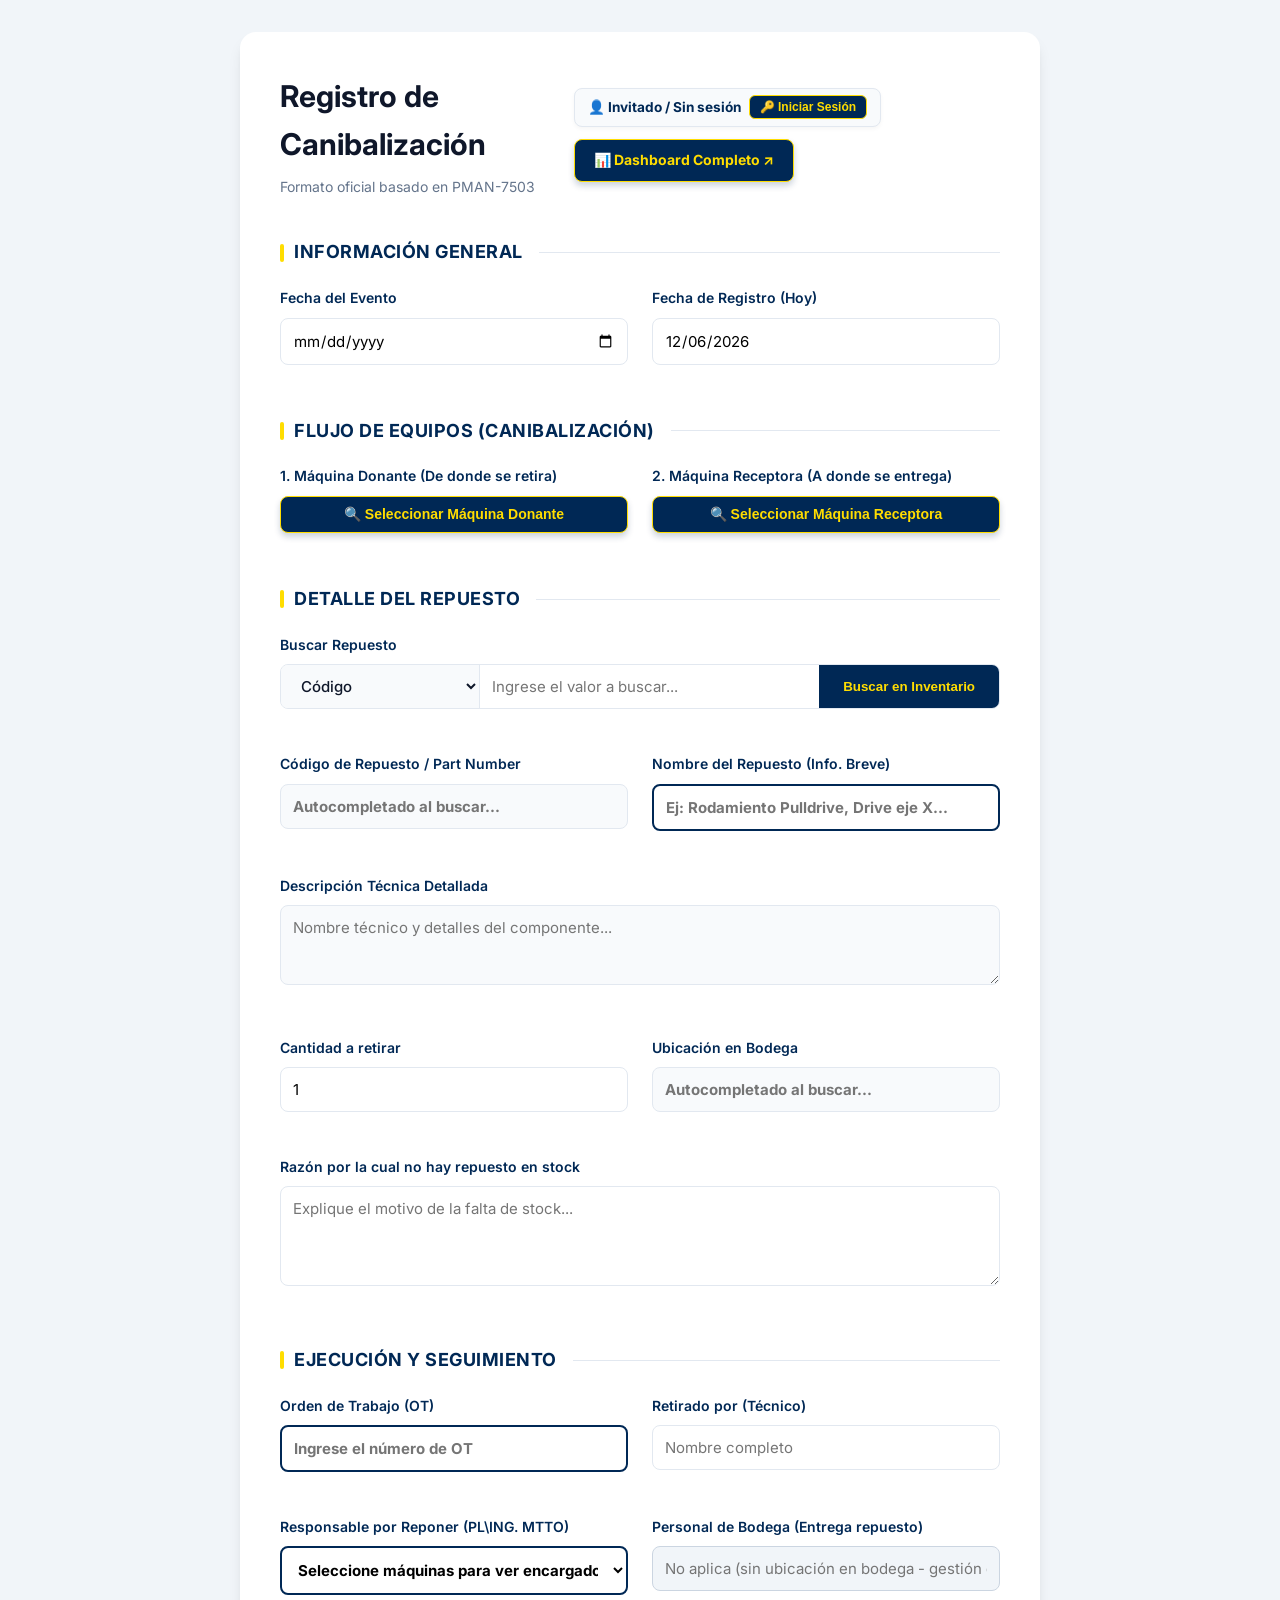
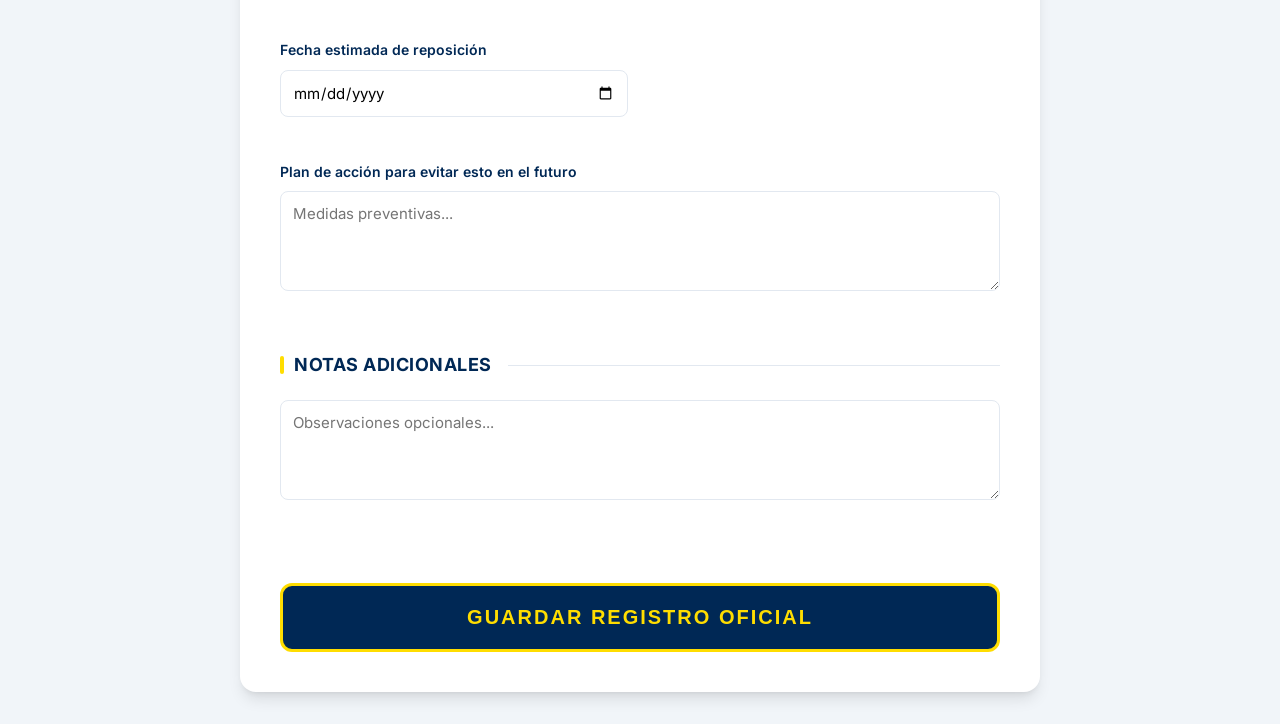
==== commit 159fae0e: "Corregido error de sintaxis en linea 1601 y quickLogin en head" ====
--- a/index.html
+++ b/index.html
@@ -6,7 +6,7 @@
     <title>Canibalización de Repuestos | Registro Oficial</title>
     <meta name="viewport" content="width=device-width, initial-scale=1.0">
     <link rel="stylesheet" href="styles.css">
-    <script>
+        <script>
         function toggleLoginModal() {
             const modal = document.getElementById('modalLogin');
             if (modal) {
@@ -24,10 +24,20 @@
             const modal = document.getElementById(id);
             if (modal) modal.style.display = 'none';
         }
+        async function quickLogin(user, pass) {
+            const uInput = document.getElementById('loginUsuario');
+            const pInput = document.getElementById('loginContrasena');
+            if (uInput) uInput.value = user;
+            if (pInput) pInput.value = pass;
+            if (typeof procesarLogin === 'function') {
+                await procesarLogin(new Event('submit'));
+            }
+        }
         window.toggleLoginModal = toggleLoginModal;
         window.cerrarModal = cerrarModal;
+        window.quickLogin = quickLogin;
     </script>
-</head>
+</head></head>
 
 <body>
 
@@ -1598,20 +1608,6 @@
 
             const mailtoUrl = `mailto:${toList.join(',')}?subject=${subject}&body=${encodeURIComponent(bodyText)}`;
             btnMail.href = mailtoUrl;
-        }eponer: ${responsable}
-• Personal de Bodega: ${personalBodegaText}
-• Fecha Estimada Reposición: ${fechaEstimada}
-
---------------------------------------------------
-PLAN DE ACCIÓN PREVENTIVO
---------------------------------------------------
-${planAccion}
-
---------------------------------------------------
-Mensaje generado automáticamente por el Sistema de Canibalización Goodyear L504 (PMAN-7503).`;
-
-            const mailtoUrl = `mailto:${toList.join(',')}?subject=${subject}&body=${encodeURIComponent(bodyText)}`;
-            btnMail.href = mailtoUrl;
         }
 
         // Lógica de Filtros en Cascada (Equipos)
